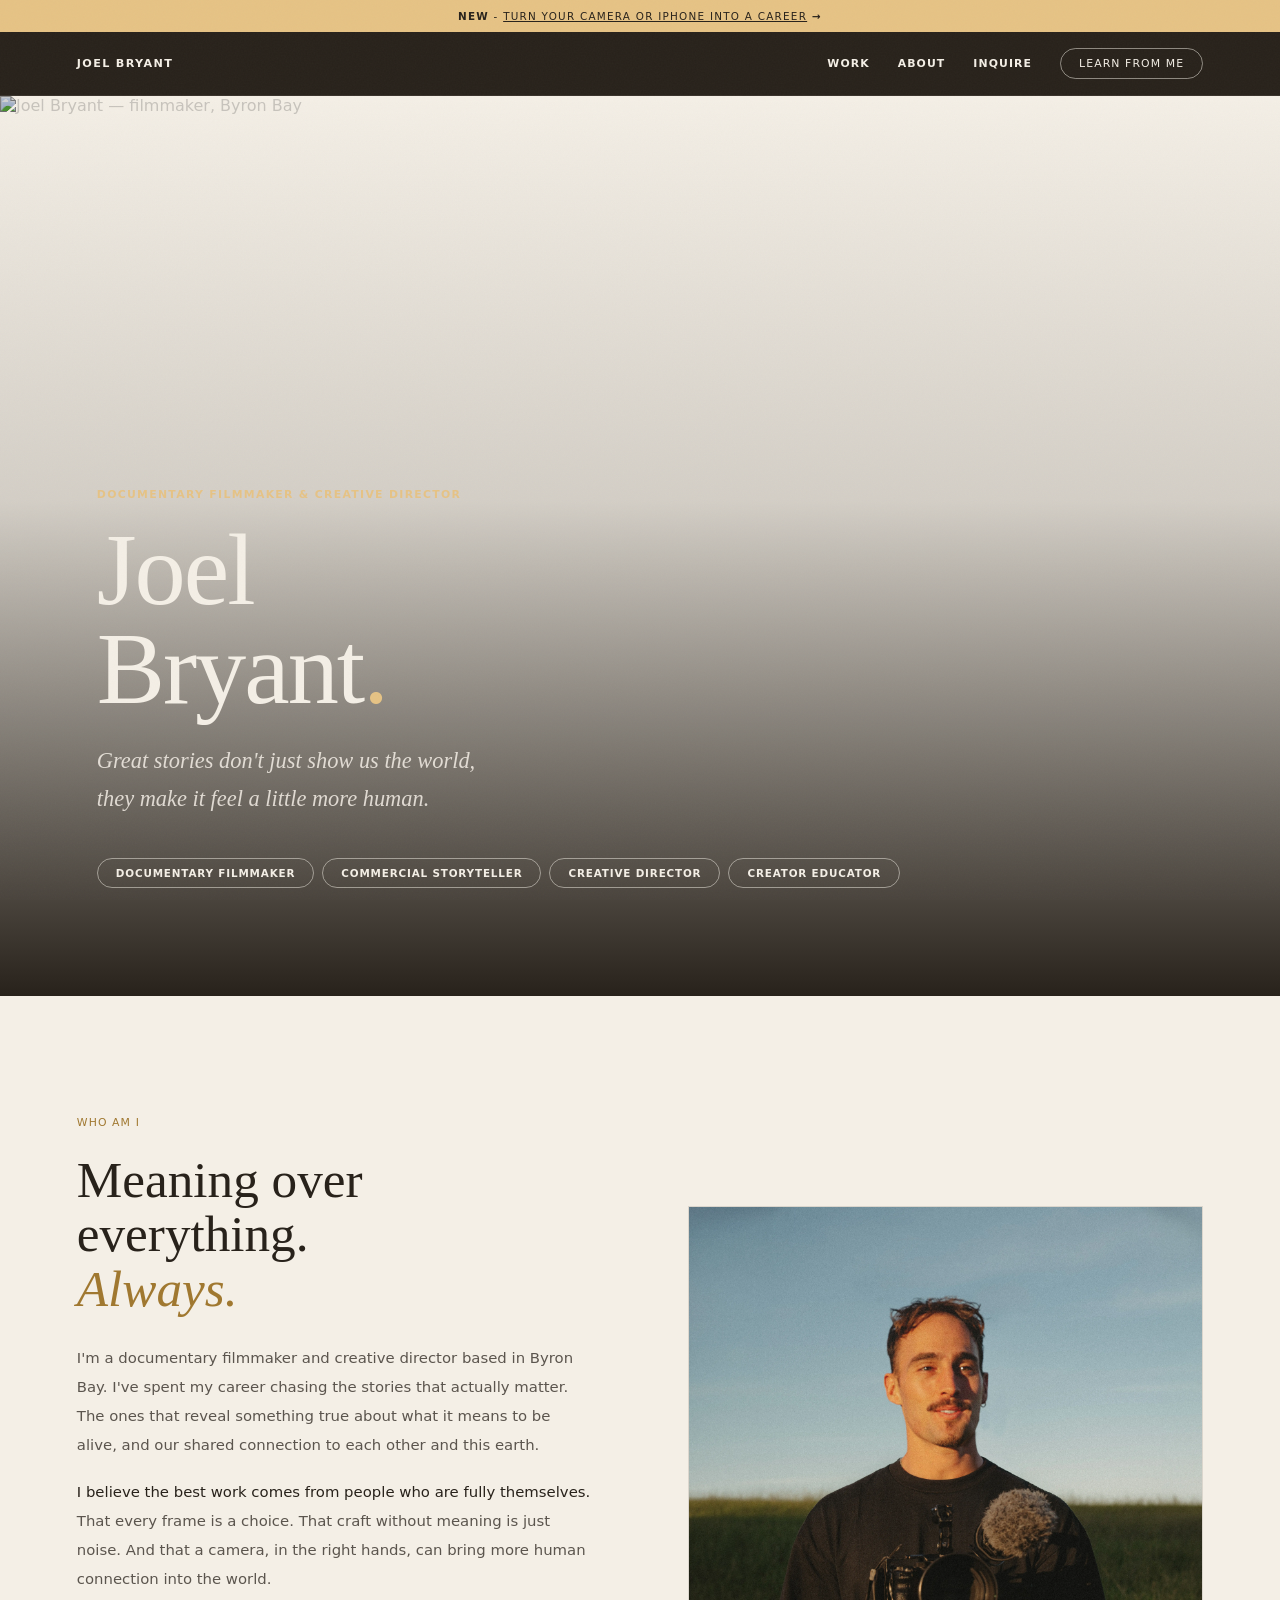
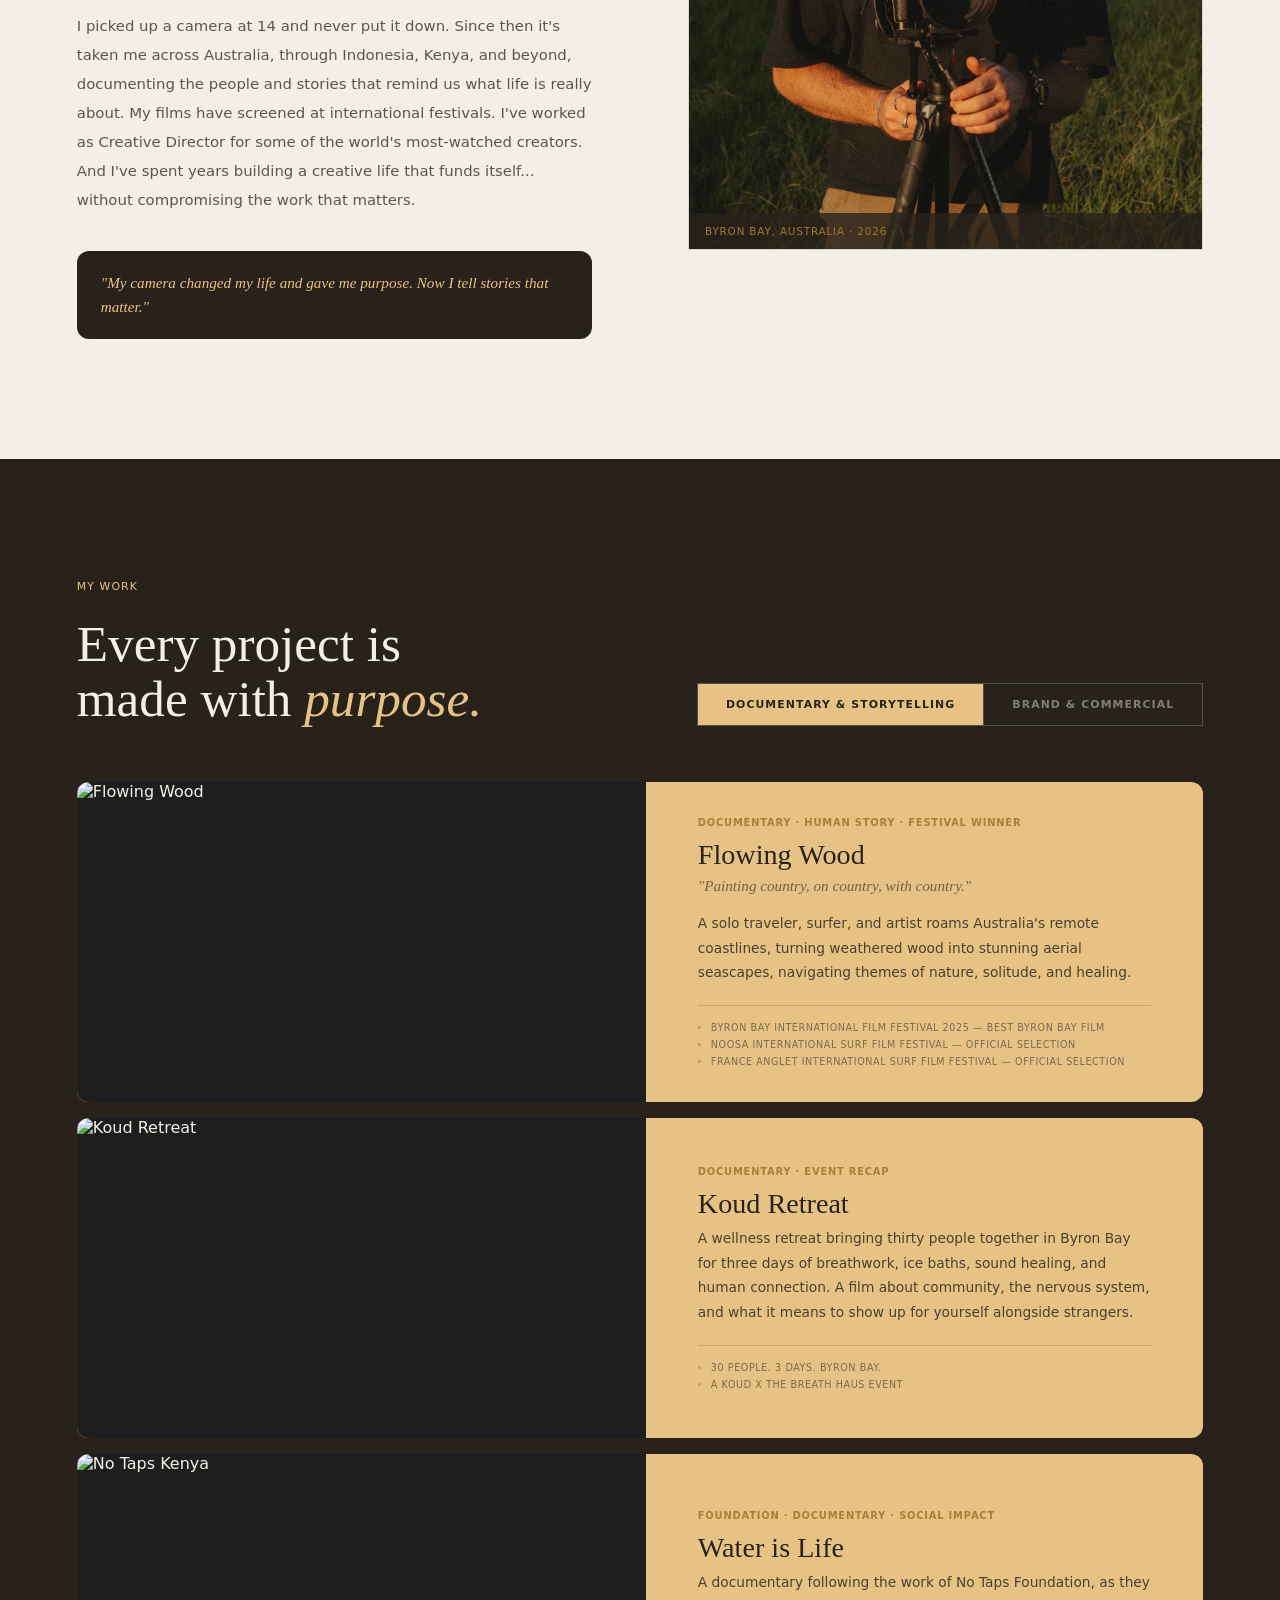
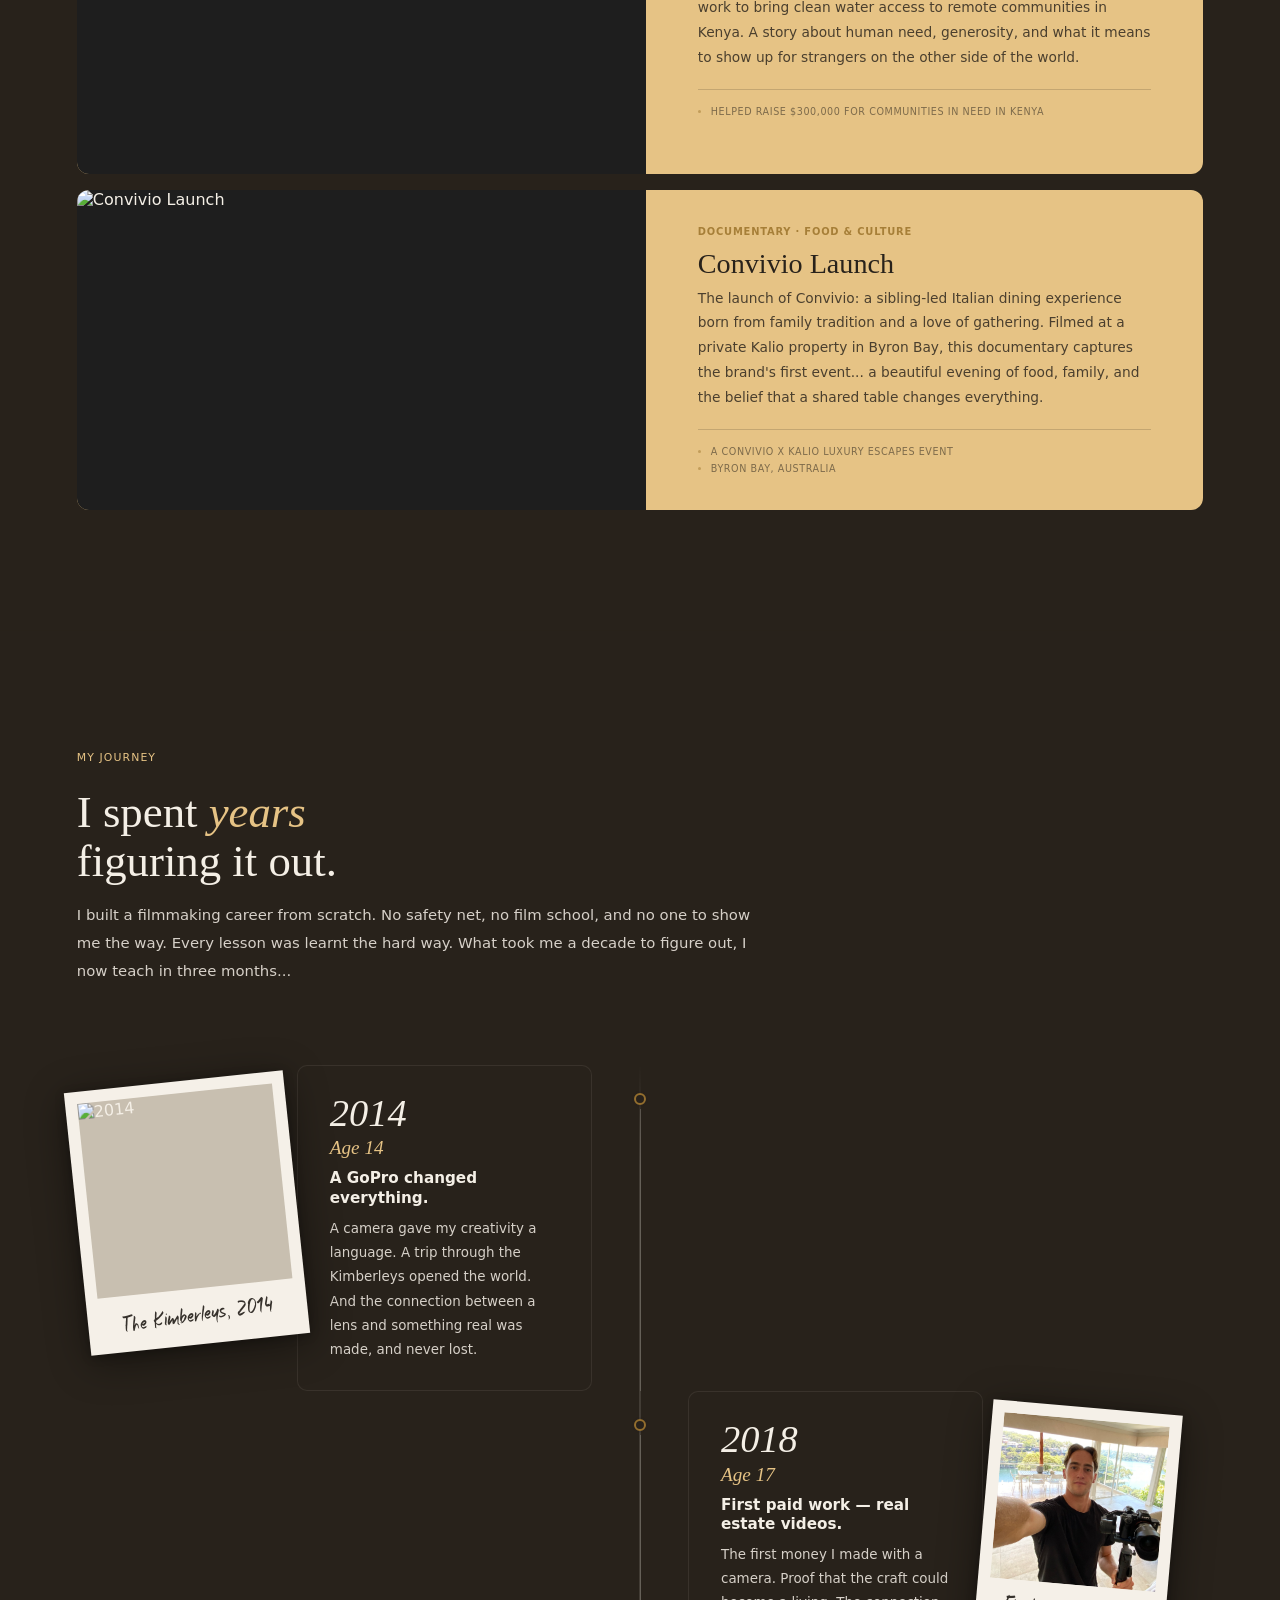
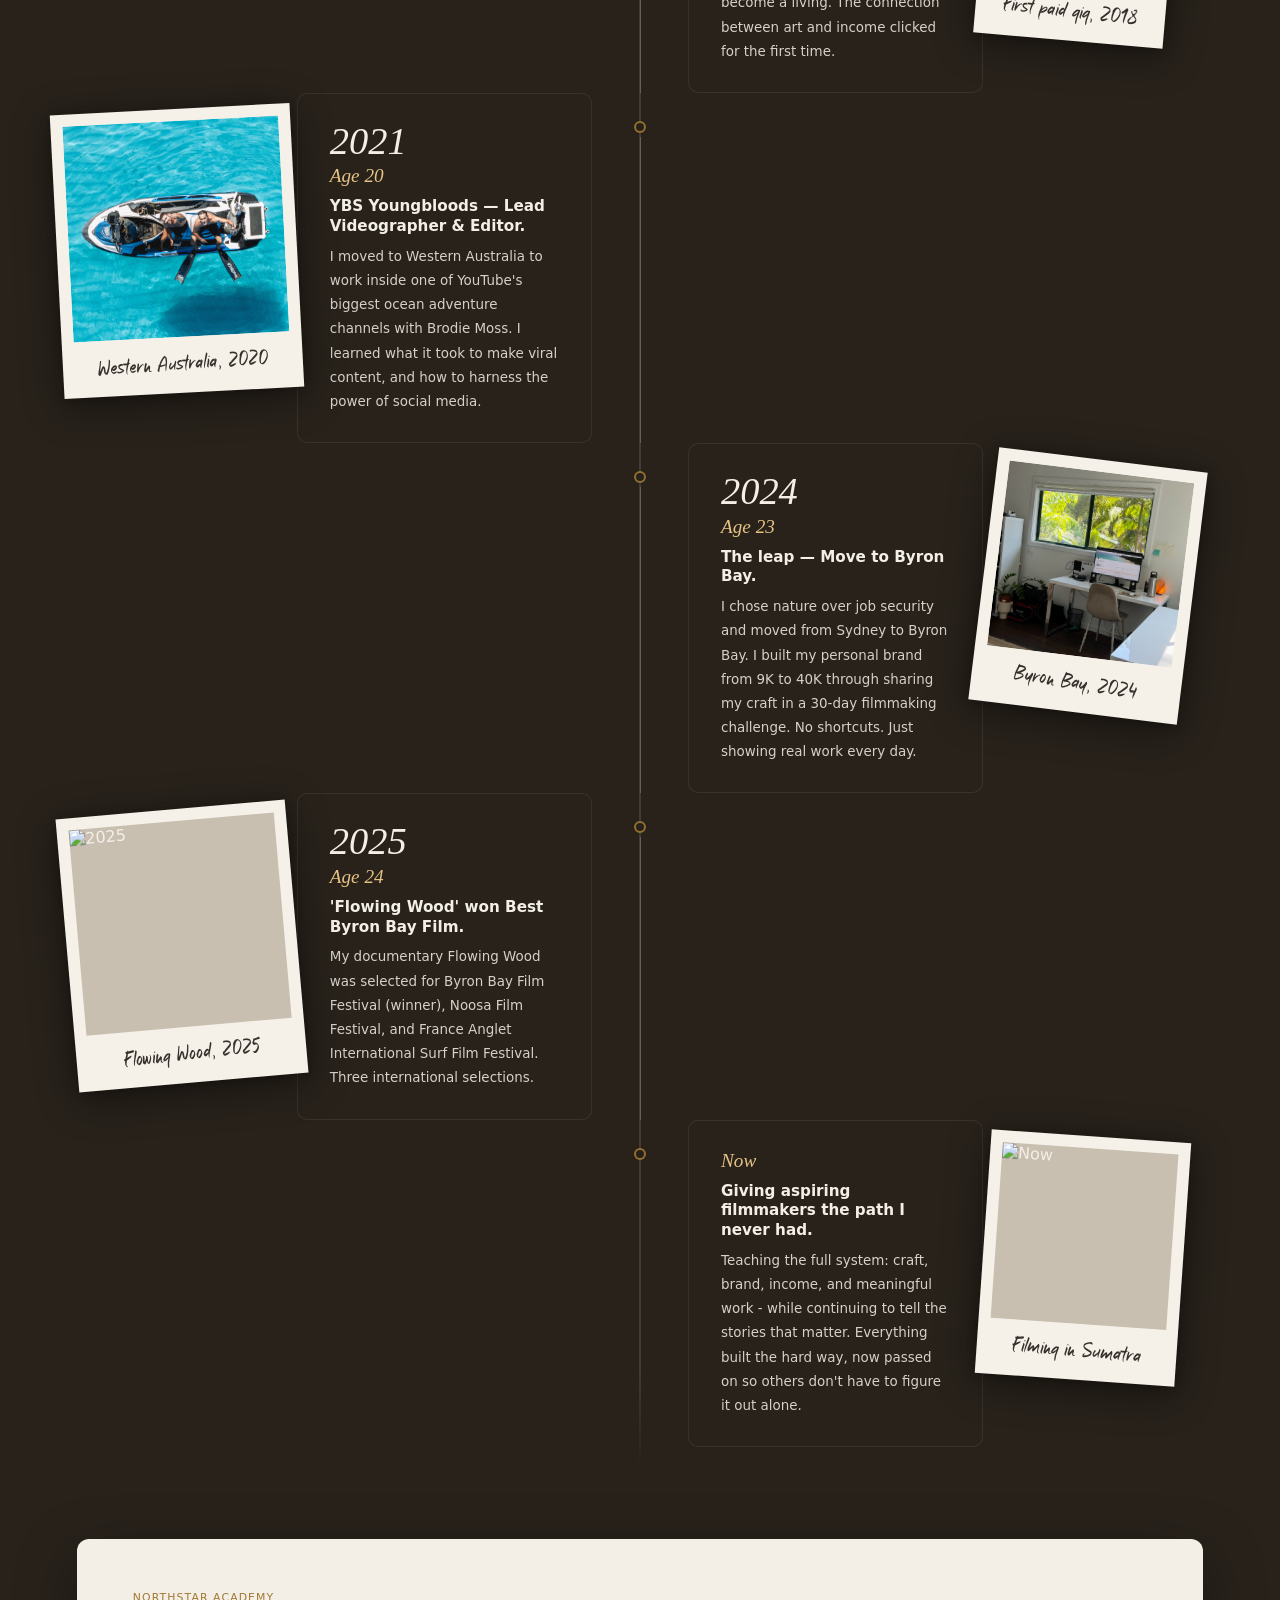
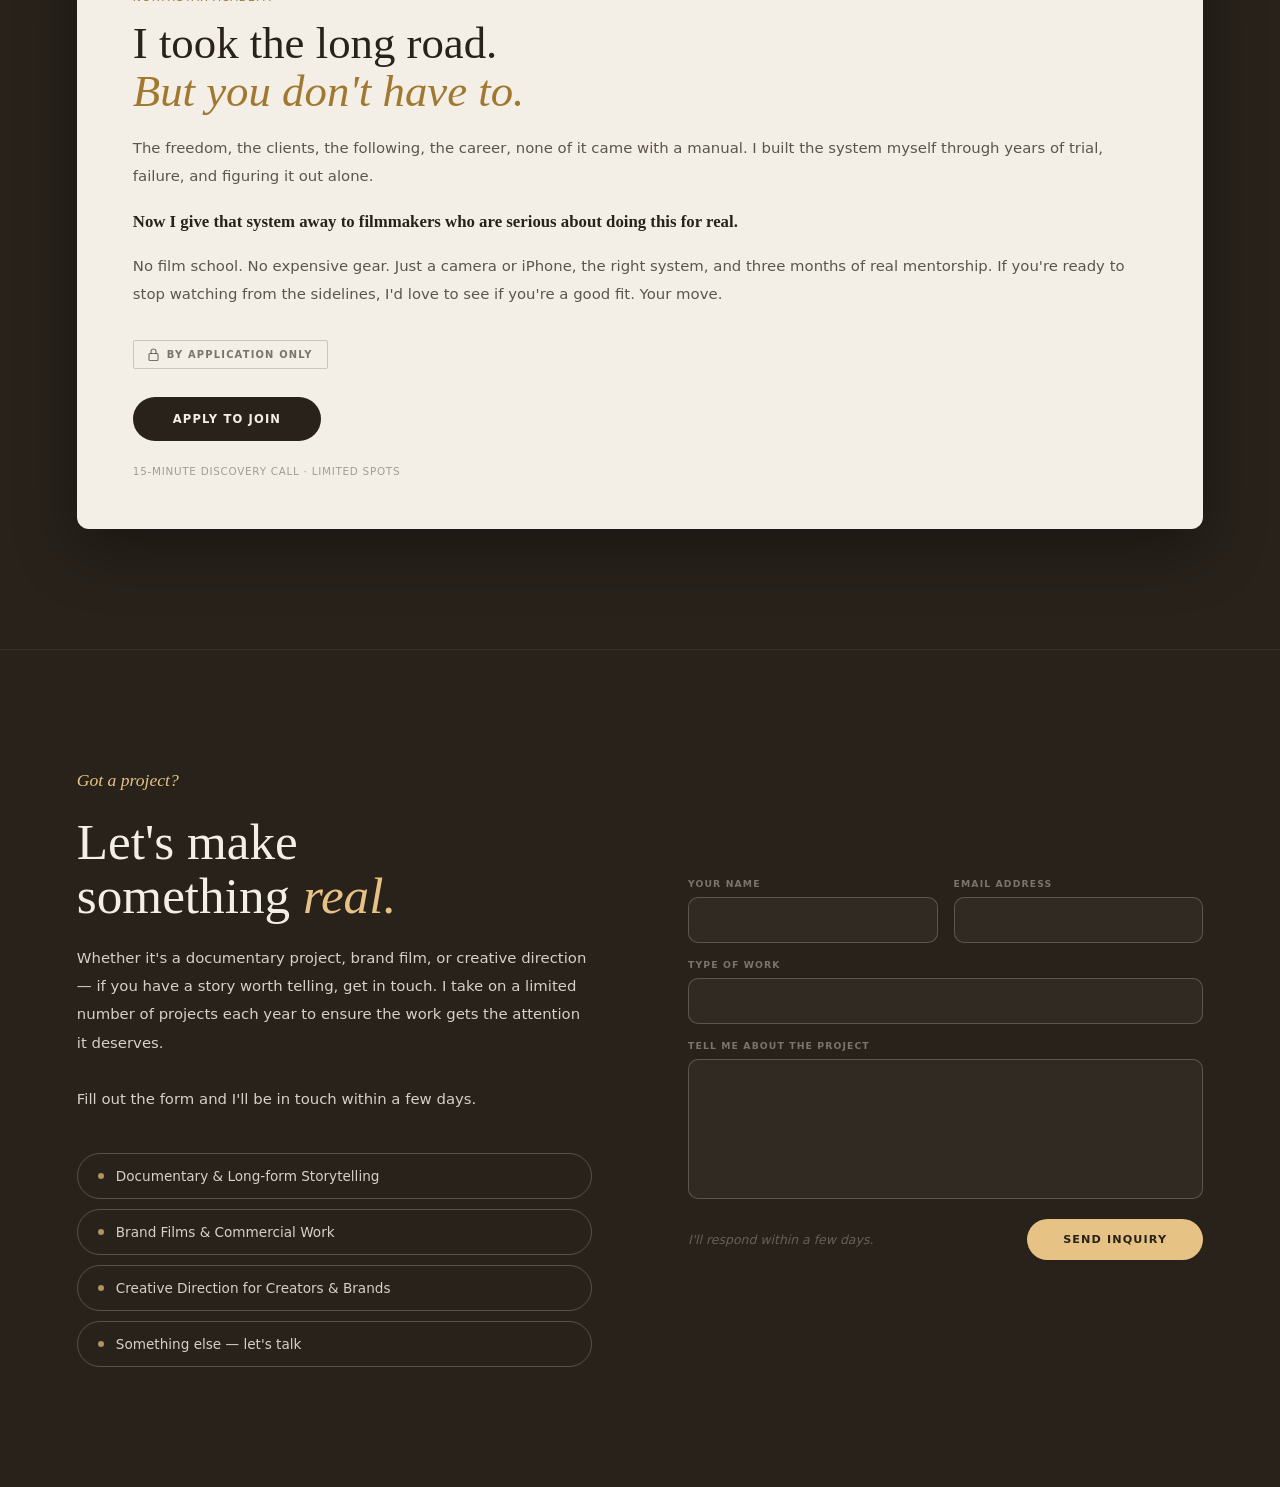
==== index.html @ 5dde791a "Push to Github." ====
<!DOCTYPE html>
<html lang="en">
<head>
<meta charset="UTF-8">
<meta name="viewport" content="width=device-width, initial-scale=1.0">
<title>Joel Bryant — Documentary Filmmaker & Creative Director</title>
<link rel="preload" as="image" href="images/Home-Cover.webp">
<link rel="preload" as="font" type="font/woff2" href="fonts/CanelaText-Regular.woff2" crossorigin>
<link rel="preload" as="font" type="font/woff2" href="fonts/SFProDisplay-Regular.woff2" crossorigin>
<link rel="preload" as="font" type="font/woff2" href="fonts/SFProDisplay-Medium.woff2" crossorigin>
<link rel="icon" type="image/jpeg" href="images/favicon.jpg">
<style>

@font-face { font-family: 'Canela Text'; src: url('fonts/CanelaText-Regular.woff2') format('woff2'); font-weight: 400; font-style: normal; font-display: block; }
@font-face { font-family: 'Canela Text'; src: url('fonts/CanelaText-RegularItalic.woff2') format('woff2'); font-weight: 400; font-style: italic; font-display: block; }
@font-face { font-family: 'Canela Text'; src: url('fonts/CanelaText-Bold.woff2') format('woff2'); font-weight: 700; font-style: normal; font-display: block; }
@font-face { font-family: 'Canela Text'; src: url('fonts/CanelaText-BoldItalic.woff2') format('woff2'); font-weight: 700; font-style: italic; font-display: block; }
@font-face { font-family: 'Canela Text'; src: url('fonts/CanelaText-Light.woff2') format('woff2'); font-weight: 300; font-style: normal; font-display: block; }
@font-face { font-family: 'Canela Text'; src: url('fonts/CanelaText-LightItalic.woff2') format('woff2'); font-weight: 300; font-style: italic; font-display: block; }
@font-face { font-family: 'SF Pro Display'; src: url('fonts/SFProDisplay-Regular.woff2') format('woff2'); font-weight: 400; font-style: normal; font-display: swap; }
@font-face { font-family: 'SF Pro Display'; src: url('fonts/SFProDisplay-RegularItalic.woff2') format('woff2'); font-weight: 400; font-style: italic; font-display: swap; }
@font-face { font-family: 'SF Pro Display'; src: url('fonts/SFProDisplay-Medium.woff2') format('woff2'); font-weight: 500; font-style: normal; font-display: swap; }
@font-face { font-family: 'SF Pro Display'; src: url('fonts/SFProDisplay-Heavy.woff2') format('woff2'); font-weight: 800; font-style: normal; font-display: swap; }
@font-face { font-family: 'MarkerMark'; src: url('fonts/MarkerMark-Regular.woff') format('woff'); font-weight: 400; font-style: normal; font-display: swap; }

:root {
  --bg: #28221b; --bg2: #3d3530; --bg3: #1e1e1e;
  --cream: #f4efe6; --cream2: rgba(244,239,230,0.85); --cream3: rgba(244,239,230,0.65);
  --gold: #e6c385; --golddim: rgba(230,195,133,0.12); --stone: #a99880;
  --border: rgba(244,239,230,0.08); --border2: rgba(244,239,230,0.22);
  --amber: #a07830;
  --serif: 'Canela Text', Georgia, serif;
  --sans: 'SF Pro Display', system-ui, sans-serif;
  --amber: #a07830;
}
*,*::before,*::after{box-sizing:border-box;margin:0;padding:0;}
html{scroll-behavior:smooth;}
body{background:var(--bg);color:var(--cream);font-family:var(--sans);font-weight:300;overflow-x:hidden;-webkit-font-smoothing:antialiased;}
body::after{content:'';position:fixed;inset:0;pointer-events:none;z-index:1000;opacity:0.03;background-image:url("data:image/svg+xml,%3Csvg xmlns='http://www.w3.org/2000/svg' width='300' height='300'%3E%3Cfilter id='n'%3E%3CfeTurbulence type='fractalNoise' baseFrequency='0.65' numOctaves='4' stitchTiles='stitch'/%3E%3C/filter%3E%3Crect width='300' height='300' filter='url(%23n)'/%3E%3C/svg%3E");}

/* ── NAV ── */
/* ── ANNOUNCEMENT BANNER ── */
.announce{background:#e6c385;color:#28221b;text-align:center;padding:10px 6vw;font-family:var(--sans);font-size:0.65rem;font-weight:400;letter-spacing:0.12em;text-transform:uppercase;}
.announce a{color:#28221b;text-decoration:none;}
.announce-arrow{display:inline;}

/* ── STICKY NAV ── */
nav{position:sticky;top:0;left:0;right:0;z-index:100;background:#28221b;padding:0 6vw;display:flex;justify-content:space-between;align-items:center;height:64px;border-bottom:1px solid rgba(244,239,230,0.08);}
.nav-name{font-family:var(--sans);font-size:0.7rem;font-weight:600;letter-spacing:0.12em;text-transform:uppercase;color:var(--cream);text-decoration:none;}
.nav-links{display:flex;gap:28px;align-items:center;}
.nav-link{font-family:var(--sans);font-size:0.68rem;font-weight:600;letter-spacing:0.1em;text-transform:uppercase;color:var(--cream);text-decoration:none;transition:opacity 0.2s;}
.nav-link:hover{opacity:0.6;}
.nav-cta{font-family:var(--sans);font-size:0.68rem;font-weight:500;letter-spacing:0.1em;text-transform:uppercase;color:var(--cream);text-decoration:none;border:1px solid rgba(244,239,230,0.5);padding:8px 18px;transition:all 0.2s;border-radius:999px;}
.nav-cta:hover{background:rgba(244,239,230,0.1);}
.nav-hamburger{display:none;flex-direction:column;gap:5px;background:none;border:none;cursor:pointer;padding:4px;}
.nav-hamburger span{display:block;width:22px;height:1.5px;background:var(--cream);transition:all 0.3s ease;}
.nav-hamburger.open span:nth-child(1){transform:translateY(6.5px) rotate(45deg);}
.nav-hamburger.open span:nth-child(2){opacity:0;}
.nav-hamburger.open span:nth-child(3){transform:translateY(-6.5px) rotate(-45deg);}
.nav-dropdown{display:none;position:absolute;top:64px;left:0;right:0;background:#28221b;border-bottom:1px solid rgba(244,239,230,0.08);z-index:99;flex-direction:column;padding:8px 0;}
.nav-dropdown.open{display:flex;}
.nav-dropdown-link{font-family:var(--sans);font-size:0.72rem;font-weight:600;letter-spacing:0.1em;text-transform:uppercase;color:var(--cream);text-decoration:none;padding:16px 6vw;border-bottom:1px solid rgba(244,239,230,0.05);transition:background 0.2s;}
.nav-dropdown-link:last-child{border-bottom:none;}
.nav-dropdown-link:hover{background:rgba(244,239,230,0.04);}
@media(max-width:768px){
  .nav-hamburger{display:flex;}
  .nav-links .nav-link:not(.nav-cta){display:none;}
  .nav-name{display:none;}
  nav{justify-content:space-between;}
  .nav-hamburger{order:-1;}
  .nav-links{order:1;}
}

/* ── HERO ── */
.hero{min-height:100svh;min-height:100vh;position:relative;display:flex;align-items:flex-end;overflow:visible;padding:20px;background:var(--cream);box-sizing:border-box;}
.hero-bg{position:absolute;inset:0;z-index:0;}
.hero-bg img{width:100%;height:100%;object-fit:cover;object-position:center center;display:block;filter:brightness(0.82);position:absolute;inset:0;}
.hero-bg::after{content:'';position:absolute;inset:0;background:linear-gradient(to top,var(--bg) 0%,rgba(28,22,17,0.15) 55%,transparent 100%);}
.hero-content{position:relative;z-index:2;padding:0 6vw 88px;width:100%;}
.hero-eyebrow{font-family:var(--sans);font-size:0.68rem;font-weight:600;letter-spacing:0.12em;text-transform:uppercase;color:var(--gold);margin-bottom:20px;display:flex;align-items:center;gap:12px;opacity:0;animation:up 0.9s ease 0.2s forwards;}
.hero-h1{font-family:var(--serif);font-weight:400;font-size:clamp(3.8rem,8vw,10rem);line-height:0.96;letter-spacing:-0.02em;color:var(--cream);margin-bottom:24px;opacity:0;animation:up 1s ease 0.35s forwards;}
.hero-desc{font-family:var(--serif);font-style:italic;font-size:clamp(1rem,1.8vw,1.4rem);line-height:1.7;color:var(--cream2);max-width:680px;opacity:0;animation:up 1s ease 0.5s forwards;margin-bottom:40px;}
.hero-tags{display:flex;gap:8px;flex-wrap:wrap;opacity:0;animation:up 1s ease 0.65s forwards;}
.htag{font-family:var(--sans);font-size:0.65rem;font-weight:600;letter-spacing:0.08em;text-transform:uppercase;padding:8px 18px;border:1px solid rgba(244,239,230,0.5);color:var(--cream);border-radius:999px;}
@keyframes up{from{opacity:0;transform:translateY(20px);}to{opacity:1;transform:none;}}

/* ── UTILITY ── */
.sec{padding:120px 6vw;}
.wrap{max-width:1200px;margin:0 auto;}
.tag-label{font-family:var(--sans);font-size:0.68rem;font-weight:500;letter-spacing:0.1em;text-transform:uppercase;color:var(--amber);display:flex;align-items:center;gap:12px;margin-bottom:24px;}
.tag-label::before{content:none;display:none;}
.tag-label-light{font-family:var(--sans);font-size:0.68rem;font-weight:500;letter-spacing:0.1em;text-transform:uppercase;color:var(--gold);display:flex;align-items:center;gap:12px;margin-bottom:24px;}
.tag-label-light::before{content:none;display:none;}
.reveal{opacity:1;transform:none;transition:opacity 0.9s ease,transform 0.9s ease;}
.reveal.in{opacity:1;transform:none;}

/* ── ABOUT ── */
.about{background:var(--cream);border-top:none;}
.about-grid{display:grid;grid-template-columns:1fr 1fr;gap:96px;align-items:center;}
.about-headline{font-family:var(--serif);font-weight:400;font-size:clamp(2.4rem,4vw,5rem);line-height:1.06;margin-bottom:28px;color:#28221b;}
.about-headline em{font-style:italic;color:var(--amber);}
.about-body{font-size:0.93rem;line-height:1.95;color:rgba(40,34,27,0.75);margin-bottom:18px;}
.about-body strong{color:#28221b;font-weight:500;}
.about-img{aspect-ratio:4/5;overflow:hidden;position:relative;border:1px solid rgba(40,34,27,0.12);}
.about-img img{width:100%;height:100%;object-fit:cover;object-position:center top;display:block;transition:transform 0.8s ease;}
.about-img:hover img{transform:scale(1.03);}
.about-img-caption{position:absolute;bottom:0;left:0;right:0;background:rgba(40,34,27,0.8);padding:12px 16px;font-family:var(--sans);font-size:0.65rem;font-weight:400;letter-spacing:0.08em;text-transform:uppercase;color:var(--amber);}

/* ── CREATIVE DIRECTION ── */
.cd{background:var(--bg);border-top:1px solid rgba(40,34,27,0.12);}
.cd-intro{max-width:720px;margin-bottom:64px;}
.cd-headline{font-family:var(--serif);font-weight:400;font-size:clamp(2.2rem,3.5vw,4.2rem);line-height:1.1;margin-bottom:20px;color:var(--cream);}
.cd-headline em{font-style:italic;color:var(--gold);}
.cd-body{font-size:0.93rem;line-height:1.9;color:var(--cream2);}
.cd-grid{display:grid;grid-template-columns:1fr 1fr;gap:1px;background:var(--border);border:1px solid var(--border);}
.cd-card{background:var(--bg);padding:48px 44px;position:relative;overflow:hidden;transition:background 0.3s;}
.cd-card:hover{background:var(--bg2);}
.cd-card::before{content:'';position:absolute;top:0;left:0;right:0;height:1px;background:linear-gradient(to right,var(--gold),transparent);opacity:0;transition:opacity 0.3s;}
.cd-card:hover::before{opacity:1;}
.cc-eyebrow{font-family:var(--sans);font-size:0.62rem;font-weight:500;letter-spacing:0.08em;text-transform:uppercase;color:var(--gold);margin-bottom:14px;}
.cc-name{font-family:var(--serif);font-size:1.8rem;font-weight:400;color:var(--cream);margin-bottom:6px;line-height:1.1;}
.cc-sub{font-family:var(--sans);font-size:0.65rem;font-weight:400;letter-spacing:0.06em;text-transform:uppercase;color:var(--stone);margin-bottom:18px;}
.cc-body{font-size:0.87rem;line-height:1.85;color:var(--cream2);}

/* ── TIMELINE ── */
.timeline{background:var(--bg);border-top:1px solid rgba(40,34,27,0.1);position:relative;}
.timeline::before{content:'';position:absolute;inset:0;background:url('images/Home-Cover.webp') center center/cover no-repeat;opacity:0.2;z-index:0;}
.timeline .wrap{position:relative;z-index:1;}
.tl-intro{max-width:680px;margin-bottom:80px;}
.tl-headline{font-family:var(--serif);font-weight:400;font-size:clamp(2.2rem,3.5vw,4.2rem);line-height:1.1;margin-bottom:16px;color:var(--cream);}
.tl-headline em{font-style:italic;color:var(--gold);}
.tl-body{font-size:0.93rem;line-height:1.85;color:var(--cream2);font-weight:400;}

/* ── SPINE TIMELINE ── */
.tl-spine{position:relative;padding:0 0 20px;}
.tl-spine::before{content:'';position:absolute;left:50%;top:0;bottom:0;width:1px;background:linear-gradient(to bottom,transparent,rgba(244,239,230,0.25) 5%,rgba(244,239,230,0.25) 95%,transparent);transform:translateX(-50%);}
.tl-item{display:grid;grid-template-columns:220px 1fr 48px 1fr 220px;gap:0;position:relative;min-height:120px;}
.tl-item.right{grid-template-columns:220px 1fr 48px 1fr 220px;}
.tl-item:last-child{margin-bottom:0;}
.tl-card{background:var(--bg);border:1px solid rgba(244,239,230,0.08);border-radius:10px;padding:28px 32px;transition:background 0.3s,transform 0.3s;}
.tl-card:hover{background:var(--bg2);transform:translateY(-2px);}
.tl-item.left .tl-card{grid-column:2;grid-row:1;margin-right:24px;}
.tl-item.left .tl-spacer{grid-column:3;grid-row:1;}
.tl-item.left .tl-polaroid-wrap{grid-column:1;grid-row:1;}
.tl-item.right .tl-polaroid-wrap{grid-column:5;grid-row:1;}
.tl-item.right .tl-spacer{grid-column:3;grid-row:1;}
.tl-item.right .tl-card{grid-column:4;grid-row:1;margin-left:24px;}
.tl-spacer{display:flex;flex-direction:column;align-items:center;justify-content:flex-start;padding-top:28px;gap:0;position:relative;z-index:2;}
.tl-node{width:12px;height:12px;border-radius:50%;background:#28221b;border:2px solid var(--amber);flex-shrink:0;position:relative;}
.tl-node::after{content:'';position:absolute;inset:-4px;border-radius:50%;background:rgba(40,34,27,0.1);}
.tl-connector{flex:1;width:1px;background:rgba(244,239,230,0.2);margin-top:4px;}
.tl-year{font-family:var(--serif);font-style:italic;font-size:clamp(2rem,3vw,3rem);font-weight:400;color:var(--cream);line-height:1;margin-bottom:4px;display:block;}
.tl-year-label{font-family:var(--serif);font-style:italic;font-size:clamp(1rem,1.5vw,1.3rem);font-weight:400;color:var(--gold);line-height:1.2;margin-bottom:10px;display:block;}
.tl-title{font-size:0.95rem;font-weight:700;color:var(--cream);margin-bottom:8px;line-height:1.3;}
.tl-desc{font-size:0.84rem;line-height:1.8;color:var(--cream2);}
.tl-polaroid-wrap{display:flex;align-items:flex-start;padding:16px 0;}
.tl-item.left .tl-polaroid-wrap{justify-content:flex-end;}
.tl-item.right .tl-polaroid-wrap{justify-content:flex-start;}
.tl-polaroid{background:#f5f0e8;padding:12px 12px 0;box-shadow:0 8px 40px rgba(0,0,0,0.45),0 2px 10px rgba(0,0,0,0.25);width:var(--size,200px);flex-shrink:0;opacity:1;transform:rotate(var(--rot,3deg));transition:opacity 0.8s ease,transform 0.8s ease;}
.tl-polaroid.will-animate{opacity:0;transform:rotate(var(--rot,3deg)) translateY(20px);}
.tl-polaroid.visible{opacity:1;transform:rotate(var(--rot,3deg));}

.tl-polaroid-img{aspect-ratio:1;overflow:hidden;background:#c8bfb0;width:100%;display:flex;align-items:center;justify-content:center;}
.tl-polaroid-img img{width:100%;height:100%;object-fit:cover;display:block;}
.tl-polaroid-caption{font-family:'MarkerMark',cursive;font-style:normal;font-size:1.4rem;color:rgba(20,15,10,0.85);text-align:center;display:flex;align-items:center;justify-content:center;height:64px;padding:0 10px;margin-top:-8px;}
@media(max-width:960px){
  .tl-spine::before{left:20px;}
  .tl-item,.tl-item.right{grid-template-columns:40px 1fr;}
  .tl-item.left .tl-card,.tl-item.right .tl-card{grid-column:2;grid-row:1;margin:0 0 0 16px;}
  .tl-item.left .tl-spacer,.tl-item.right .tl-spacer{grid-column:1;grid-row:1;}
  .tl-item.left .tl-polaroid-wrap,.tl-item.right .tl-polaroid-wrap{display:none;}
}

/* ── PORTFOLIO ── */
.portfolio{background:var(--bg);border-top:1px solid rgba(40,34,27,0.12);}
.portfolio-intro{max-width:920px;margin-bottom:72px;}
.portfolio-headline{font-family:var(--serif);font-weight:400;font-size:clamp(2.4rem,4vw,5rem);line-height:1.06;margin-bottom:16px;color:var(--cream);}
.portfolio-headline em{font-style:italic;color:var(--gold);}
.portfolio-sub{font-size:0.93rem;line-height:1.85;color:var(--cream2);}
.film-cards{display:flex;flex-direction:column;gap:16px;background:transparent;border:none;}
.film-card{display:grid;grid-template-columns:569px 1fr;height:320px;background:var(--gold);transition:transform 0.3s,box-shadow 0.3s;position:relative;text-decoration:none;color:inherit;border-radius:12px;}
.film-card:hover{transform:translateY(-3px);box-shadow:0 20px 60px rgba(0,0,0,0.3);}
.film-card:hover .fc-image img{transform:scale(1.04);}
.fc-image{width:569px;height:320px;overflow:hidden;position:relative;background:var(--bg3);flex-shrink:0;border-radius:12px 0 0 12px;}
.fc-image img{position:absolute;inset:0;width:100%;height:100%;object-fit:cover;display:block;transition:transform 0.5s ease;}
.fc-body{padding:40px 52px;display:flex;flex-direction:column;justify-content:center;overflow:hidden;}
.fc-type{font-family:var(--sans);font-size:0.62rem;font-weight:700;letter-spacing:0.08em;text-transform:uppercase;color:var(--amber);opacity:0.9;margin-bottom:12px;}
.fc-title{font-family:var(--serif);font-size:clamp(1.6rem,2.2vw,2.4rem);font-weight:400;color:#28221b;margin-bottom:6px;line-height:1.1;}
.fc-tagline{font-family:var(--serif);font-style:italic;font-size:0.95rem;color:#28221b;opacity:0.6;margin-bottom:16px;}
.fc-desc{font-size:0.86rem;line-height:1.8;color:rgba(40,34,27,0.82);margin-bottom:20px;}
.fc-meta{display:flex;flex-direction:column;gap:6px;padding-top:16px;border-top:1px solid rgba(40,34,27,0.18);}
.fc-meta-item{font-family:var(--sans);font-size:0.6rem;font-weight:500;letter-spacing:0.06em;text-transform:uppercase;color:rgba(40,34,27,0.55);display:flex;gap:10px;align-items:center;}
.fc-meta-dot{width:3px;height:3px;background:var(--amber);border-radius:50%;flex-shrink:0;opacity:0.5;}

/* ── FLOWING WOOD FEATURE ── */
.fw{background:var(--cream);border-top:1px solid rgba(40,34,27,0.18);}
.fw-grid{display:grid;grid-template-columns:1fr 1fr;gap:80px;align-items:start;}
.fw-headline{font-family:var(--serif);font-weight:400;font-size:clamp(3rem,5.5vw,6.5rem);line-height:1.0;margin-bottom:16px;color:var(--cream);}
.fw-headline em{font-style:italic;color:var(--gold);}
.fw-tagline{font-family:var(--serif);font-style:italic;font-size:1.15rem;color:var(--amber);margin-bottom:28px;letter-spacing:0.02em;}
.fw-body{font-size:0.93rem;line-height:1.95;color:rgba(40,34,27,0.75);margin-bottom:18px;}
.fw-body strong{color:#28221b;font-weight:500;}
.laurels{margin-top:36px;display:flex;flex-direction:column;border:1px solid rgba(40,34,27,0.15);}
.laurel{display:grid;grid-template-columns:44px 1fr;align-items:center;border-bottom:1px solid rgba(40,34,27,0.1);transition:background 0.2s;}
.laurel:last-child{border-bottom:none;}
.laurel:hover{background:rgba(40,34,27,0.04);}
.laurel-icon{padding:18px 0 18px 18px;display:flex;align-items:center;justify-content:center;}
.laurel-info{padding:18px 20px 18px 0;}
.laurel-name{font-size:0.9rem;font-weight:500;color:#28221b;margin-bottom:3px;}
.laurel-detail{font-family:var(--sans);font-size:0.62rem;font-weight:600;letter-spacing:0.06em;text-transform:uppercase;color:#6b5a47;}
.fw-right{display:flex;flex-direction:column;gap:20px;}
.fw-poster{width:100%;aspect-ratio:2/3;overflow:hidden;border:1px solid rgba(40,34,27,0.12);position:relative;}
.fw-poster img{width:100%;height:100%;object-fit:cover;display:block;transition:transform 0.6s ease;}
.fw-poster:hover img{transform:scale(1.03);}
.yt-wrap{position:relative;width:100%;aspect-ratio:16/9;background:var(--bg3);overflow:hidden;border:1px solid rgba(40,34,27,0.12);}
.yt-wrap iframe{position:absolute;inset:0;width:100%;height:100%;border:none;}
.yt-caption{font-family:var(--sans);font-size:0.65rem;font-weight:400;letter-spacing:0.08em;text-transform:uppercase;color:rgba(40,34,27,0.45);text-align:right;margin-top:10px;}

/* ── LEARN TRANSITION ── */
.learn-transition{background:var(--bg2);border-top:1px solid var(--border);padding:120px 6vw;}
.lt-inner{display:grid;grid-template-columns:1fr 1fr;gap:96px;align-items:center;max-width:1200px;margin:0 auto;}
.lt-headline{font-family:var(--serif);font-weight:400;font-size:clamp(2.4rem,4vw,5rem);line-height:1.06;margin-bottom:24px;color:var(--cream);}
.lt-headline em{font-style:italic;color:var(--gold);}
.lt-body{font-size:0.93rem;line-height:1.95;color:var(--cream2);margin-bottom:36px;}
.lt-body strong{color:var(--cream);font-weight:500;}
.btn-learn{display:inline-block;font-family:var(--sans);font-size:0.72rem;font-weight:500;letter-spacing:0.1em;text-transform:uppercase;color:var(--bg);background:var(--gold);padding:16px 40px;text-decoration:none;transition:background 0.3s;position:relative;overflow:hidden;}
.btn-learn::before{content:'';position:absolute;inset:0;background:var(--cream);transform:translateX(-101%);transition:transform 0.4s ease;}
.btn-learn span{position:relative;z-index:1;}
.btn-learn:hover::before{transform:translateX(0);}
.lt-note{margin-top:14px;font-family:var(--sans);font-size:0.65rem;font-weight:400;letter-spacing:0.07em;text-transform:uppercase;color:rgba(40,34,27,0.4);}
.lt-manifesto{background:var(--bg);border:1px solid var(--border2);padding:52px 48px;position:relative;}
.lm-rule{width:1px;height:48px;background:var(--amber);opacity:0.4;margin-bottom:32px;}
.lm-quote{font-family:var(--serif);font-style:italic;font-weight:400;font-size:1.6rem;line-height:1.4;color:#28221b;margin-bottom:20px;}
.lm-attr{font-family:var(--sans);font-size:0.65rem;font-weight:400;letter-spacing:0.08em;text-transform:uppercase;color:rgba(40,34,27,0.4);}
.lm-ns{display:flex;align-items:center;gap:8px;margin-top:28px;padding-top:20px;border-top:1px solid rgba(40,34,27,0.12);}
.lm-ns-text{font-family:var(--sans);font-size:0.65rem;font-weight:400;letter-spacing:0.08em;text-transform:uppercase;color:rgba(40,34,27,0.45);}
.lm-ns-text em{font-style:normal;color:var(--amber);opacity:0.9;}

/* ── LIGHTBOX ── */
.lightbox{position:fixed;inset:0;z-index:999;background:rgba(0,0,0,0.95);display:flex;align-items:center;justify-content:center;opacity:0;pointer-events:none;transition:opacity 0.3s ease;}
.lightbox.open{opacity:1;pointer-events:all;}
.lightbox-inner{position:relative;width:90vw;max-width:1100px;aspect-ratio:16/9;background:#000;}
.lightbox-inner iframe{position:absolute;inset:0;width:100%;height:100%;border:none;}
.lightbox-close{position:absolute;top:-44px;right:0;font-family:var(--sans);font-size:0.65rem;font-weight:600;letter-spacing:0.12em;text-transform:uppercase;color:rgba(244,239,230,0.5);background:none;border:none;cursor:pointer;padding:8px 0;transition:color 0.2s;}
.lightbox-close:hover{color:var(--cream);}


.tl-cta{display:block;margin-top:72px;background:var(--cream);border-radius:12px;overflow:hidden;box-shadow:0 20px 60px rgba(0,0,0,0.35);}
.tl-cta-heading{font-family:var(--serif);font-weight:400;font-size:clamp(2rem,3.5vw,3.8rem);line-height:1.06;margin-bottom:20px;color:#28221b;}
.tl-cta-heading em{font-style:italic;color:var(--amber);}
@media(max-width:960px){.tl-cta{grid-template-columns:1fr;gap:52px;}}

/* ── POLAROIDS ── */

.tl-lock-badge{display:inline-flex;align-items:center;gap:8px;font-family:var(--sans);font-size:0.62rem;font-weight:600;letter-spacing:0.12em;text-transform:uppercase;color:var(--cream2);border:1px solid rgba(244,239,230,0.2);padding:7px 14px;border-radius:2px;}
.tl-badge-wrap{display:flex;align-items:center;gap:16px;margin-bottom:28px;flex-wrap:wrap;}
.btn-apply{display:inline-block;font-family:var(--sans);font-size:0.72rem;font-weight:600;letter-spacing:0.1em;text-transform:uppercase;color:var(--cream);background:#28221b;padding:15px 40px;text-decoration:none;transition:background 0.3s;border-radius:999px;border:none;cursor:pointer;}
.btn-apply:hover{background:#3d3530;}
.tl-sketch-wrap{position:relative;display:flex;justify-content:center;margin:8px 0 0;pointer-events:none;}

.inquire{background:var(--bg);border-top:1px solid var(--border);}
.inquire-grid{display:grid;grid-template-columns:1fr 1fr;gap:96px;align-items:center;}
.inquire-headline{font-family:var(--serif);font-weight:400;font-size:clamp(2.4rem,4vw,5rem);line-height:1.06;margin-bottom:20px;color:var(--cream);}
.inquire-headline em{font-style:italic;color:var(--gold);}
.inquire-body{font-size:0.93rem;line-height:1.9;color:var(--cream2);margin-bottom:28px;}
.inquire-types{display:flex;flex-direction:column;gap:10px;margin-top:40px;}
.inquire-type{display:flex;align-items:center;gap:12px;padding:14px 20px;border-radius:999px;border:1px solid var(--border2);transition:background 0.2s,border-color 0.2s;}
.inquire-type:hover{background:rgba(244,239,230,0.04);border-color:rgba(230,195,133,0.3);}
.it-dot{width:6px;height:6px;background:var(--gold);border-radius:50%;flex-shrink:0;opacity:0.7;}
.it-label{font-family:var(--sans);font-size:0.85rem;color:var(--cream2);}
.inquire-form{display:flex;flex-direction:column;gap:16px;}
.form-row{display:grid;grid-template-columns:1fr 1fr;gap:16px;}
.form-field{display:flex;flex-direction:column;gap:8px;}
.form-field.full{grid-column:1/-1;}
.form-label{font-family:var(--sans);font-size:0.58rem;font-weight:600;letter-spacing:0.12em;text-transform:uppercase;color:rgba(244,239,230,0.4);}
.form-input,.form-select,.form-textarea{background:rgba(244,239,230,0.04);border:1px solid var(--border2);border-radius:10px;color:var(--cream);font-family:var(--sans);font-size:0.9rem;font-weight:300;padding:14px 18px;outline:none;transition:border-color 0.2s,background 0.2s;width:100%;-webkit-appearance:none;appearance:none;}
.form-input:focus,.form-select:focus,.form-textarea:focus{border-color:rgba(230,195,133,0.5);background:rgba(244,239,230,0.06);}
.form-textarea{min-height:140px;resize:none;line-height:1.7;}
.form-select{cursor:pointer;}
.form-select option{background:var(--bg2);color:var(--cream);}
.form-submit-row{display:flex;justify-content:space-between;align-items:center;gap:20px;padding-top:4px;}
.form-note{font-family:var(--sans);font-size:0.78rem;color:rgba(244,239,230,0.3);font-style:italic;}
.btn-inquire{font-family:var(--sans);font-size:0.7rem;font-weight:600;letter-spacing:0.1em;text-transform:uppercase;color:var(--bg);background:var(--gold);border:none;padding:14px 36px;cursor:pointer;transition:background 0.3s;flex-shrink:0;border-radius:999px;}
.btn-inquire:hover{background:var(--cream);}
@media(max-width:960px){.inquire-grid{grid-template-columns:1fr;gap:52px;}.form-row{grid-template-columns:1fr;}}


footer{padding:36px 6vw;border-top:1px solid var(--border);display:flex;justify-content:space-between;align-items:center;}

/* ── MOBILE OPTIMISATION ── */
@media(max-width:768px){
  .sec{padding:64px 5vw;}
  .learn-transition{padding:64px 5vw;}
  .announce{font-size:0.58rem;padding:10px 4vw;}
  nav{padding:0 5vw;}
  .hero-content{padding:0 5vw 64px;}
  .hero-h1{font-size:clamp(3rem,14vw,5rem);}
  .hero-desc{font-size:0.95rem;}
  .hero-tags{gap:6px;}
  .htag{font-size:0.6rem;padding:6px 12px;}
  .about-grid{grid-template-columns:1fr;gap:0;}
  .about-left{display:contents;}
  .about-intro{order:1;padding-bottom:0;}
  .about-intro .about-headline{margin-bottom:0;}
  .about-img{order:2;margin:0;}
  .about-body-wrap{order:3;}
  .about-quote-text{font-size:1.2rem!important;}
  .wt-header{flex-direction:column;align-items:flex-start;gap:24px;margin-bottom:36px;}
  .wt-heading-block{width:100%;}
  .wt-headline{font-size:clamp(1.8rem,7vw,2.4rem);}
  .wt-tabs{width:100%;}
  .wt-tab{flex:1;font-size:0.6rem;padding:12px 6px;text-align:center;}
  .film-cards{gap:20px;}
  .film-card{grid-template-columns:1fr;height:auto;border-radius:10px;}
  .fc-image{width:100%;height:220px;border-radius:0;position:relative;}
  .fc-image img{position:absolute;inset:0;width:100%;height:100%;}
  .fc-body{padding:24px 20px;}
  .fc-title{font-size:1.4rem;}
  .brand-grid{gap:20px;}
  .fw-grid{grid-template-columns:1fr;gap:40px;}
  .work-doors{grid-template-columns:1fr;}
  .work-door{min-height:200px;padding:32px 28px;}
  .inquire-grid{grid-template-columns:1fr;gap:40px;}
  .form-row{grid-template-columns:1fr;}
  .form-field{border-right:none;}
  .form-submit-row{flex-direction:column;align-items:flex-start;}
  .btn-inquire{width:100%;text-align:center;}
  .tl-cta{border-radius:8px;}
  .tl-cta-right{padding:36px 28px!important;}
  .tl-cta-heading{font-size:1.8rem;}
  .tl-spine::before{display:block!important;left:18px;transform:none;}
  .tl-connector{display:none;}
  .tl-item,.tl-item.right{grid-template-columns:36px 1fr!important;grid-template-rows:auto;position:relative;overflow:visible;}
  .tl-item.left .tl-card,.tl-item.right .tl-card{grid-column:2!important;grid-row:1;margin:0 0 0 14px!important;padding:16px 14px;position:relative;z-index:3;}
  .tl-item.left .tl-spacer,.tl-item.right .tl-spacer{grid-column:1!important;grid-row:1;}
  .tl-item.left .tl-polaroid-wrap,.tl-item.right .tl-polaroid-wrap{display:flex!important;position:absolute;left:50px;top:-44px;z-index:5;padding:0;margin:0;grid-column:unset;grid-row:unset;}
  .tl-item:last-child .tl-polaroid-wrap{top:-66px;}
  .tl-polaroid{width:110px!important;position:relative;z-index:5;}
  .tl-polaroid-caption{font-size:0.65rem!important;height:48px!important;line-height:1.2;margin-top:0!important;}
  .tl-item .tl-year{padding-left:118px;}
  .tl-item .tl-year-label{padding-left:118px;}
  .tl-item .tl-title{padding-left:118px;}
  .tl-item .tl-desc{padding-left:0;margin-left:0;width:100%;}
  .tl-item{margin-bottom:32px;margin-top:52px;}
  .tl-item:last-child{margin-top:74px;}
  .tl-item:first-child{margin-top:0;}
  .tl-card{padding:20px 18px;}
  .tl-year{font-size:2rem;}
  .tl-year-label{font-size:0.9rem;}
  .tl-intro{margin-bottom:80px;}
  .tl-node{width:10px;height:10px;}
  .tl-cta{margin-top:40px;}
  footer{flex-direction:column;gap:16px;text-align:center;}
  .footer-links{flex-wrap:wrap;justify-content:center;}
}
@media(max-width:480px){
  .sec{padding:48px 4vw;}
  .hero-h1{font-size:clamp(2.6rem,16vw,4rem);}
  .wt-tab{font-size:0.55rem;letter-spacing:0.06em;}
  .fc-body{padding:20px 16px;}
  .brand-grid{grid-template-columns:1fr;}
  .tl-card{padding:20px 18px;}
  .tl-year{font-size:1.8rem;}
  .tl-year-label{font-size:0.9rem;}
  .tl-intro{margin-bottom:40px;}
}
.footer-l{font-family:var(--sans);font-size:0.65rem;font-weight:400;letter-spacing:0.08em;text-transform:uppercase;color:var(--cream3);}
.footer-links{display:flex;gap:24px;}
.footer-link{font-family:var(--sans);font-size:0.65rem;font-weight:400;letter-spacing:0.08em;text-transform:uppercase;color:var(--cream3);text-decoration:none;transition:color 0.2s;}
.footer-link:hover{color:var(--gold);}

@media(max-width:960px){
  .about-grid,.fw-grid,.lt-inner{grid-template-columns:1fr;gap:52px;}
  .cd-grid{grid-template-columns:1fr;}
  .film-card{grid-template-columns:1fr;height:auto;}
  .fc-image{width:100%;height:auto;aspect-ratio:16/9;border-radius:0;}
  .fc-image img{position:absolute;inset:0;}
  .tl-item{grid-template-columns:80px 1fr;}
  nav .nav-links .nav-link:not(.nav-cta){display:none;}
}

/* ── VISIBILITY GUARANTEE ── */
section, .sec, .cred-strip, .learn-transition, footer,
.about-grid, .fw-grid, .portfolio-intro, .film-cards,
.film-card, .cd-intro, .cd-grid, .tl-intro, .tl-items,
.lt-inner, .hero-content, .cred-row, .cred-item {
  opacity: 1 !important;
  transform: none !important;
  visibility: visible !important;
}
.reveal {
  opacity: 1 !important;
  transform: none !important;
  visibility: visible !important;
}


/* ── WORK TABS ── */
.work-tabs{background:var(--bg);border-top:1px solid rgba(40,34,27,0.12);}
.tab-radio{display:none;}
.wt-header{display:flex;justify-content:space-between;align-items:flex-end;margin-bottom:56px;gap:40px;flex-wrap:wrap;}
.wt-heading-block{flex:1;min-width:280px;}
.wt-headline{font-family:var(--serif);font-weight:400;font-size:clamp(2.4rem,4vw,5rem);line-height:1.06;color:var(--cream);}
.wt-headline em{font-style:italic;color:var(--gold);}
.wt-tabs{display:flex;gap:0;border:1px solid var(--border2);align-self:flex-end;flex-shrink:0;}
.wt-tab{font-family:var(--sans);font-size:0.68rem;font-weight:600;letter-spacing:0.1em;text-transform:uppercase;padding:14px 28px;background:transparent;color:rgba(244,239,230,0.45);cursor:pointer;transition:all 0.2s;}
.wt-tab+.wt-tab{border-left:1px solid var(--border2);}
.wt-tab:hover{color:var(--cream);background:rgba(244,239,230,0.04);}
.wt-panel{display:none;}
#tab-doc:checked ~ .wt-header label[for="tab-doc"],
#tab-brand:checked ~ .wt-header label[for="tab-brand"]{background:var(--gold);color:var(--bg);}
#tab-doc:checked ~ #wt-documentary{display:block;}
#tab-brand:checked ~ #wt-brand{display:block;}

/* ── TWO-DOOR WORK ENTRY ── */
.work-entry{background:var(--bg);border-top:1px solid var(--border);padding:120px 6vw;}
.work-entry-intro{max-width:680px;margin-bottom:64px;}
.work-entry-headline{font-family:var(--serif);font-weight:400;font-size:clamp(2.4rem,4vw,5rem);line-height:1.06;margin-bottom:16px;color:var(--cream);}
.work-entry-headline em{font-style:italic;color:var(--gold);}
.work-entry-sub{font-size:0.93rem;line-height:1.85;color:var(--cream2);}
.work-doors{display:grid;grid-template-columns:1fr 1fr;gap:1px;background:var(--border);border:1px solid var(--border);}
.work-door{background:var(--bg);padding:56px 52px;display:flex;flex-direction:column;justify-content:space-between;min-height:320px;position:relative;overflow:hidden;text-decoration:none;cursor:pointer;transition:background 0.3s;}
.work-door:hover{background:var(--bg2);}
.work-door::before{content:'';position:absolute;top:0;left:0;right:0;height:2px;background:linear-gradient(to right,var(--gold),transparent);opacity:0;transition:opacity 0.3s;}
.work-door:hover::before{opacity:1;}
.work-door-primary::after{content:'Primary focus';position:absolute;top:28px;right:28px;font-family:var(--sans);font-size:0.58rem;font-weight:600;letter-spacing:0.1em;text-transform:uppercase;color:var(--gold);border:1px solid rgba(230,195,133,0.25);padding:4px 10px;}
.door-eyebrow{font-family:var(--sans);font-size:0.62rem;font-weight:600;letter-spacing:0.1em;text-transform:uppercase;color:var(--amber);margin-bottom:20px;}
.door-title{font-family:var(--serif);font-weight:400;font-size:clamp(1.8rem,2.8vw,3.2rem);line-height:1.05;color:var(--cream);margin-bottom:16px;}
.door-title em{font-style:italic;color:var(--gold);}
.door-desc{font-size:0.87rem;line-height:1.8;color:var(--cream2);max-width:360px;}
.door-footer{display:flex;align-items:center;justify-content:space-between;padding-top:32px;border-top:1px solid var(--border);margin-top:32px;}
.door-items{display:flex;flex-direction:column;gap:5px;}
.door-item{font-family:var(--sans);font-size:0.62rem;font-weight:500;letter-spacing:0.06em;text-transform:uppercase;color:var(--stone);display:flex;align-items:center;gap:8px;}
.door-item::before{content:'';width:3px;height:3px;background:var(--gold);border-radius:50%;opacity:0.5;flex-shrink:0;}
.door-arrow{font-family:var(--serif);font-style:italic;font-size:1.4rem;color:var(--gold);opacity:0.5;transition:opacity 0.3s,transform 0.3s;}
.work-door:hover .door-arrow{opacity:1;transform:translateY(4px);}
@media(max-width:960px){.work-doors{grid-template-columns:1fr;}}


.brand-work{border-top:1px solid rgba(40,34,27,0.12);}
.brand-intro{max-width:680px;margin-bottom:64px;}
.brand-grid{display:grid;grid-template-columns:repeat(3,1fr);gap:16px;background:transparent;border:none;}
.brand-card{background:var(--gold);transition:transform 0.3s,box-shadow 0.3s;display:flex;flex-direction:column;border-radius:12px;overflow:hidden;text-decoration:none;color:inherit;}
.brand-card:hover{transform:translateY(-3px);box-shadow:0 20px 60px rgba(0,0,0,0.3);}
.brand-card-img{position:relative;aspect-ratio:16/10;overflow:hidden;background:var(--bg2);border-radius:12px 12px 0 0;flex-shrink:0;}
.brand-card-img img{width:100%;height:100%;object-fit:cover;display:block;transition:transform 0.5s ease;}
.brand-card:hover .brand-card-img img{transform:scale(1.04);}
.brand-placeholder{width:100%;height:100%;display:flex;align-items:center;justify-content:center;color:var(--cream);}
.brand-card-overlay{position:absolute;inset:0;background:linear-gradient(to top,rgba(28,22,17,0.5) 0%,transparent 60%);}
.brand-card-type{position:absolute;bottom:12px;left:14px;font-family:var(--sans);font-size:0.55rem;font-weight:600;letter-spacing:0.1em;text-transform:uppercase;color:var(--cream);z-index:2;}
.brand-card-body{padding:20px 22px 24px;}
.brand-card-title{font-family:var(--serif);font-size:1.15rem;font-weight:400;color:#28221b;margin-bottom:6px;line-height:1.25;}
.brand-card-desc{font-size:0.78rem;line-height:1.6;color:rgba(40,34,27,0.6);margin-top:4px;}
@media(max-width:960px){.brand-grid{grid-template-columns:1fr 1fr;gap:12px;}}
@media(max-width:600px){.brand-grid{grid-template-columns:1fr;}}


/* ── CREATIVE DIRECTION CLIENTS ── */
.cd-clients{display:grid;grid-template-columns:1fr 1fr;gap:1px;background:var(--border);border:1px solid var(--border);margin-bottom:80px;}
.cd-client-card{background:var(--bg2);padding:48px 44px;position:relative;overflow:hidden;transition:background 0.3s;}
.cd-client-card:hover{background:var(--bg3);}
.cd-client-card::before{content:'';position:absolute;top:0;left:0;right:0;height:2px;background:linear-gradient(to right,var(--gold),transparent);opacity:0;transition:opacity 0.3s;}
.cd-client-card:hover::before{opacity:1;}
.cd-client-top{display:flex;justify-content:space-between;align-items:flex-start;margin-bottom:24px;gap:20px;}
.cd-client-eyebrow{font-family:var(--sans);font-size:0.58rem;font-weight:600;letter-spacing:0.1em;text-transform:uppercase;color:#a07830;margin-bottom:8px;}
.cd-client-name{font-family:var(--serif);font-size:1.9rem;font-weight:400;color:var(--cream);line-height:1.1;margin-bottom:4px;}
.cd-client-channel{font-family:var(--sans);font-size:0.7rem;font-weight:500;letter-spacing:0.08em;text-transform:uppercase;color:rgba(244,239,230,0.4);}
.cd-client-stat{text-align:right;flex-shrink:0;}
.cd-stat-num{font-family:var(--serif);font-style:italic;font-size:2rem;font-weight:400;color:var(--gold);line-height:1;margin-bottom:4px;white-space:nowrap;}
.cd-stat-label{font-family:var(--sans);font-size:0.52rem;font-weight:500;letter-spacing:0.08em;text-transform:uppercase;color:rgba(244,239,230,0.35);max-width:120px;text-align:right;line-height:1.4;}
.cd-client-body{font-size:0.87rem;line-height:1.85;color:rgba(244,239,230,0.7);margin-bottom:24px;}
.cd-client-tags{display:flex;flex-wrap:wrap;gap:6px;margin-bottom:24px;}
.cd-tag{font-family:var(--sans);font-size:0.55rem;font-weight:600;letter-spacing:0.08em;text-transform:uppercase;padding:5px 10px;border:1px solid rgba(244,239,230,0.12);color:rgba(244,239,230,0.4);border-radius:2px;}
.cd-client-link{font-family:var(--sans);font-size:0.65rem;font-weight:600;letter-spacing:0.08em;text-transform:uppercase;color:var(--gold);text-decoration:none;border-bottom:1px solid rgba(230,195,133,0.3);padding-bottom:2px;transition:border-color 0.2s;display:inline-flex;align-items:center;gap:6px;}
.cd-client-link:hover{border-color:var(--gold);}
.cd-link-note{display:none;}

/* What I bring grid */
.cd-what{border-top:1px solid var(--border);padding-top:52px;}
.cd-what-label{font-family:var(--sans);font-size:0.62rem;font-weight:600;letter-spacing:0.1em;text-transform:uppercase;color:rgba(244,239,230,0.3);margin-bottom:32px;}
.cd-what-grid{display:grid;grid-template-columns:1fr 1fr;gap:0;border:1px solid var(--border);}
.cd-what-item{display:flex;gap:20px;align-items:flex-start;padding:28px 32px;border-bottom:1px solid var(--border);border-right:1px solid var(--border);}
.cd-what-item:nth-child(2n){border-right:none;}
.cd-what-item:nth-child(3),.cd-what-item:nth-child(4){border-bottom:none;}
.cd-what-dot{width:4px;height:4px;background:var(--gold);border-radius:50%;flex-shrink:0;margin-top:6px;opacity:0.6;}
.cd-what-title{font-family:var(--sans);font-size:0.82rem;font-weight:600;color:var(--cream);margin-bottom:6px;}
.cd-what-desc{font-size:0.82rem;line-height:1.75;color:rgba(244,239,230,0.6);}

@media(max-width:960px){
  .cd-clients{grid-template-columns:1fr;}
  .cd-what-grid{grid-template-columns:1fr;}
  .cd-what-item{border-right:none;}
  .cd-what-item:nth-child(3){border-bottom:1px solid var(--border);}
}

</style>
</head>
<body>

<!-- ── NAV ── -->
<!-- Announcement banner -->
<div class="announce">
  <a href="apply.html"><strong>New</strong> - <span style="text-decoration:underline;">Turn your camera or iPhone into a career</span><span class="announce-arrow"><strong> →</strong></span></a>
</div>

<!-- Sticky nav -->
<nav id="nav" style="position:sticky;">
  <a href="#" class="nav-name">Joel Bryant</a>
  <div class="nav-links">
    <a href="#work" class="nav-link">Work</a>
    <a href="#about" class="nav-link">About</a>
    <a href="#inquire" class="nav-link">Inquire</a>
    <a href="apply.html" class="nav-link nav-cta">Learn from me</a>
  </div>
  <button class="nav-hamburger" id="hamburger" aria-label="Menu">
    <span></span><span></span><span></span>
  </button>
  <div class="nav-dropdown" id="nav-dropdown">
    <a href="index.html" class="nav-dropdown-link">Home</a>
    <a href="#work" class="nav-dropdown-link">Work</a>
    <a href="#about" class="nav-dropdown-link">About</a>
    <a href="#inquire" class="nav-dropdown-link">Inquire</a>
    <a href="apply.html" class="nav-dropdown-link" style="color:var(--gold);">Learn from me</a>
  </div>
</nav>

<!-- ── HERO ── -->
<section class="hero">
  <div class="hero-bg">
    <img src="images/Home-Cover.webp" alt="Joel Bryant — filmmaker, Byron Bay">
  </div>
  <div class="hero-content">
    <p class="hero-eyebrow">Documentary Filmmaker & Creative Director</p>
    <h1 class="hero-h1">Joel<br>Bryant<span style="color:var(--gold)">.</span></h1>
    <p class="hero-desc">Great stories don't just show us the world,<br>they make it feel a little more human.</p>
    <div class="hero-tags">
      <span class="htag">Documentary Filmmaker</span>
      <span class="htag">Commercial Storyteller</span>
      <span class="htag">Creative Director</span>
      <span class="htag">Creator Educator</span>
    </div>
  </div>
</section>

<!-- ── ABOUT / WHO AM I ── -->
<section class="sec about" id="about">
  <div class="wrap about-grid">
    <div class="about-left">
      <div class="about-intro">
        <p class="tag-label reveal">Who Am I</p>
        <h2 class="about-headline reveal">
          Meaning over<br>everything.<br><em>Always.</em>
        </h2>
      </div>
      <div class="about-body-wrap">
        <p class="about-body reveal">
          I'm a documentary filmmaker and creative director based in Byron Bay. I've spent my career chasing the stories that actually matter. The ones that reveal something true about what it means to be alive, and our shared connection to each other and this earth.
        </p>
        <p class="about-body reveal">
          <strong>I believe the best work comes from people who are fully themselves.</strong> That every frame is a choice. That craft without meaning is just noise. And that a camera, in the right hands, can bring more human connection into the world.
        </p>
        <p class="about-body reveal">
          I picked up a camera at 14 and never put it down. Since then it's taken me across Australia, through Indonesia, Kenya, and beyond, documenting the people and stories that remind us what life is really about. My films have screened at international festivals. I've worked as Creative Director for some of the world's most-watched creators. And I've spent years building a creative life that funds itself... without compromising the work that matters.
        </p>
        <div class="reveal" style="margin-top:36px;background:#28221b;border-radius:12px;padding:20px 24px;">
          <p class="about-quote-text" style="font-family:var(--serif);font-style:italic;font-size:0.95rem;line-height:1.6;color:var(--gold);margin-bottom:0;">"My camera changed my life and gave me purpose. Now I tell stories that matter."</p>
        </div>
      </div>
    </div>
    <div class="about-img reveal">
      <img src="images/joel-dp.webp" alt="Joel Bryant">
      <div class="about-img-caption">Byron Bay, Australia · 2026</div>
    </div>
  </div>
</section>

<!-- ── WORK (TABBED) ── -->
<section class="sec work-tabs" id="work">
  <div class="wrap">

    <input type="radio" id="tab-doc" name="work-tabs" class="tab-radio" checked>
    <input type="radio" id="tab-brand" name="work-tabs" class="tab-radio">

    <div class="wt-header">
      <div class="wt-heading-block">
        <p class="tag-label-light reveal">My work</p>
        <h2 class="wt-headline reveal">Every project is<br>made with <em>purpose.</em></h2>
      </div>
      <div class="wt-tabs">
        <label class="wt-tab" for="tab-doc">Documentary & Storytelling</label>
        <label class="wt-tab" for="tab-brand">Brand & Commercial</label>
      </div>
    </div>

    <!-- ── DOCUMENTARY PANEL ── -->
    <div class="wt-panel" id="wt-documentary">
      <div class="film-cards">

        <a class="film-card reveal" href="flowing-wood.html">
          <div class="fc-image">
            <img loading="lazy" decoding="async" src="images/Flowing-wood-thumbnail.jpg" alt="Flowing Wood">
            
          </div>
          <div class="fc-body">
            <p class="fc-type">Documentary · Human Story · Festival Winner</p>
            <h3 class="fc-title">Flowing Wood</h3>
            <p class="fc-tagline">"Painting country, on country, with country."</p>
            <p class="fc-desc">A solo traveler, surfer, and artist roams Australia's remote coastlines, turning weathered wood into stunning aerial seascapes, navigating themes of nature, solitude, and healing.</p>
            <div class="fc-meta">
              <span class="fc-meta-item"><span class="fc-meta-dot"></span>Byron Bay International Film Festival 2025 — Best Byron Bay Film</span>
              <span class="fc-meta-item"><span class="fc-meta-dot"></span>Noosa International Surf Film Festival — Official Selection</span>
              <span class="fc-meta-item"><span class="fc-meta-dot"></span>France Anglet International Surf Film Festival — Official Selection</span>
            </div>
          </div>
        </a>

        <a class="film-card reveal" href="koud-retreat.html">
          <div class="fc-image">
            <img loading="lazy" decoding="async" src="images/Koud-thumbnail.jpg" alt="Koud Retreat">
            
          </div>
          <div class="fc-body">
            <p class="fc-type">Documentary · Event Recap</p>
            <h3 class="fc-title">Koud Retreat</h3>
            <p class="fc-desc">A wellness retreat bringing thirty people together in Byron Bay for three days of breathwork, ice baths, sound healing, and human connection. A film about community, the nervous system, and what it means to show up for yourself alongside strangers.</p>
            <div class="fc-meta">
              <span class="fc-meta-item"><span class="fc-meta-dot"></span>30 people. 3 days. Byron Bay.</span>
              <span class="fc-meta-item"><span class="fc-meta-dot"></span>A Koud x The Breath Haus Event</span>
            </div>
          </div>
        </a>

        <a class="film-card reveal" href="no-taps-kenya.html">
          <div class="fc-image">
            <img loading="lazy" decoding="async" src="images/Kenya-placeholder.jpg" alt="No Taps Kenya">
            
          </div>
          <div class="fc-body">
            <p class="fc-type">Foundation · Documentary · Social Impact</p>
            <h3 class="fc-title">Water is Life</h3>
            <p class="fc-desc">A documentary following the work of No Taps Foundation, as they work to bring clean water access to remote communities in Kenya. A story about human need, generosity, and what it means to show up for strangers on the other side of the world.</p>
            <div class="fc-meta">
              <span class="fc-meta-item"><span class="fc-meta-dot"></span>Helped raise $300,000 for communities in need in Kenya</span>
            </div>
          </div>
        </a>

        <a class="film-card reveal" href="convivio.html">
          <div class="fc-image">
            <img loading="lazy" decoding="async" src="images/Convivio-thumbnail.jpg" alt="Convivio Launch">
            
          </div>
          <div class="fc-body">
            <p class="fc-type">Documentary · Food &amp; Culture</p>
            <h3 class="fc-title">Convivio Launch</h3>
            <p class="fc-desc">The launch of Convivio: a sibling-led Italian dining experience born from family tradition and a love of gathering. Filmed at a private Kalio property in Byron Bay, this documentary captures the brand's first event... a beautiful evening of food, family, and the belief that a shared table changes everything.</p>
            <div class="fc-meta">
              <span class="fc-meta-item"><span class="fc-meta-dot"></span>A Convivio x Kalio Luxury Escapes Event</span>
              <span class="fc-meta-item"><span class="fc-meta-dot"></span>Byron Bay, Australia</span>
            </div>
          </div>
        </a>

      </div>
    </div>

    <!-- ── BRAND PANEL ── -->
    <div class="wt-panel" id="wt-brand">
      <div class="brand-grid">

        <a href="craved-this-1.html" class="brand-card">
          <div class="brand-card-img">
            <img loading="lazy" decoding="async" src="images/Craved2-thumbnail.jpg" alt="Craved This I" style="width:100%;height:100%;object-fit:cover;display:block;">
            <div class="brand-card-overlay"></div>
            <span class="brand-card-type">Brand Film</span>
          </div>
          <div class="brand-card-body"><h3 class="brand-card-title">Craved This I</h3><p class="brand-card-desc">Aphrodisiac chocolate — dark, sensory, and unapologetically indulgent.</p></div>
        </a>

        <a href="craved-this-2.html" class="brand-card">
          <div class="brand-card-img">
            <img loading="lazy" decoding="async" src="images/Craved1-thumbnail.jpg" alt="Craved This II" style="width:100%;height:100%;object-fit:cover;display:block;">
            <div class="brand-card-overlay"></div>
            <span class="brand-card-type">Brand Film</span>
          </div>
          <div class="brand-card-body"><h3 class="brand-card-title">Craved This II</h3><p class="brand-card-desc">A second film — deepening the brand's world of ritual and desire.</p></div>
        </a>

        <a href="rogue-watches.html" class="brand-card">
          <div class="brand-card-img">
            <img loading="lazy" decoding="async" src="images/Rogue-placeholder.gif" alt="Rogue Watches" style="width:100%;height:100%;object-fit:cover;display:block;">
            <div class="brand-card-overlay"></div>
            <span class="brand-card-type">Commercial</span>
          </div>
          <div class="brand-card-body"><h3 class="brand-card-title">Rogue Watches</h3><p class="brand-card-desc">Australian independent watches — craft, precision, and time.</p></div>
        </a>

        <a href="bytropic-nutrition.html" class="brand-card">
          <div class="brand-card-img">
            <img loading="lazy" decoding="async" src="images/Bytropic-placeholder.gif" alt="Bytropic Nutrition" style="width:100%;height:100%;object-fit:cover;display:block;">
            <div class="brand-card-overlay"></div>
            <span class="brand-card-type">Brand Film</span>
          </div>
          <div class="brand-card-body"><h3 class="brand-card-title">Bytropic Nutrition</h3><p class="brand-card-desc">Performance nutrition rooted in nature and human potential.</p></div>
        </a>

        <a href="fat-fish-bikes.html" class="brand-card">
          <div class="brand-card-img">
            <img loading="lazy" decoding="async" src="images/Fatfish-thumbnail.jpg" alt="Fat Fish Bikes" style="width:100%;height:100%;object-fit:cover;display:block;">
            <div class="brand-card-overlay"></div>
            <span class="brand-card-type">Brand Film</span>
          </div>
          <div class="brand-card-body"><h3 class="brand-card-title">Fat Fish Bikes</h3><p class="brand-card-desc">Bikes, culture, and the freedom of the ride.</p></div>
        </a>

        <a href="grun-resort.html" class="brand-card">
          <div class="brand-card-img">
            <img loading="lazy" decoding="async" src="images/Grun-thumbnail.jpg" alt="Grün Resort Bali" style="width:100%;height:100%;object-fit:cover;display:block;">
            <div class="brand-card-overlay"></div>
            <span class="brand-card-type">Brand Film</span>
          </div>
          <div class="brand-card-body"><h3 class="brand-card-title">Grün Resort Bali</h3><p class="brand-card-desc">Luxury eco-retreat in Bali — stillness, nature, and real rest.</p></div>
        </a>

      </div>
    </div>

  </div>
</section>

<!-- ── JOURNEY + LEARN ── -->
<section class="sec timeline" id="journey">
  <div class="wrap">

    <div class="tl-intro">
      <p class="tag-label-light reveal">My journey</p>
      <h2 class="tl-headline reveal">I spent <em>years</em><br>figuring it out.</h2>
      <p class="tl-body reveal">I built a filmmaking career from scratch. No safety net, no film school, and no one to show me the way. Every lesson was learnt the hard way. What took me a decade to figure out, I now teach in three months...</p>
    </div>

    <div class="tl-spine">

      <div class="tl-item left">
        <div class="tl-card">
          <span class="tl-year">2014</span>
          <span class="tl-year-label">Age 14</span>
          <p class="tl-title">A GoPro changed everything.</p>
          <p class="tl-desc">A camera gave my creativity a language. A trip through the Kimberleys opened the world. And the connection between a lens and something real was made, and never lost.</p>
        </div>
        <div class="tl-spacer"><div class="tl-node"></div><div class="tl-connector"></div></div>
        <div class="tl-polaroid-wrap"><div class="tl-polaroid" style="--rot:-6deg;--size:220px;"><div class="tl-polaroid-img"><img loading="lazy" decoding="async" src="images/Polaroid-1.jpg" alt="2014"></div><p class="tl-polaroid-caption" style="transform:rotate(-2deg);">The Kimberleys, 2014</p></div></div>
      </div>

      <div class="tl-item right">
        <div class="tl-polaroid-wrap"><div class="tl-polaroid" style="--rot:5deg;--size:190px;"><div class="tl-polaroid-img"><img loading="lazy" decoding="async" src="images/Polaroid-2.jpg" alt="2018"></div><p class="tl-polaroid-caption" style="transform:rotate(1.5deg);">First paid gig, 2018</p></div></div>
        <div class="tl-spacer"><div class="tl-node"></div><div class="tl-connector"></div></div>
        <div class="tl-card">
          <span class="tl-year">2018</span>
          <span class="tl-year-label">Age 17</span>
          <p class="tl-title">First paid work — real estate videos.</p>
          <p class="tl-desc">The first money I made with a camera. Proof that the craft could become a living. The connection between art and income clicked for the first time.</p>
        </div>
      </div>

      <div class="tl-item left">
        <div class="tl-card">
          <span class="tl-year">2021</span>
          <span class="tl-year-label">Age 20</span>
          <p class="tl-title">YBS Youngbloods — Lead Videographer & Editor.</p>
          <p class="tl-desc">I moved to Western Australia to work inside one of YouTube's biggest ocean adventure channels with Brodie Moss. I learned what it took to make viral content, and how to harness the power of social media.</p>
        </div>
        <div class="tl-spacer"><div class="tl-node"></div><div class="tl-connector"></div></div>
        <div class="tl-polaroid-wrap"><div class="tl-polaroid" style="--rot:-3deg;--size:240px;"><div class="tl-polaroid-img"><img loading="lazy" decoding="async" src="images/Polaroid-3.jpg" alt="2020"></div><p class="tl-polaroid-caption" style="transform:rotate(-1deg);">Western Australia, 2020</p></div></div>
      </div>

      <div class="tl-item right">
        <div class="tl-polaroid-wrap"><div class="tl-polaroid" style="--rot:7deg;--size:210px;"><div class="tl-polaroid-img"><img loading="lazy" decoding="async" src="images/Polaroid-4.jpg" alt="2024"></div><p class="tl-polaroid-caption" style="transform:rotate(2deg);">Byron Bay, 2024</p></div></div>
        <div class="tl-spacer"><div class="tl-node"></div><div class="tl-connector"></div></div>
        <div class="tl-card">
          <span class="tl-year">2024</span>
          <span class="tl-year-label">Age 23</span>
          <p class="tl-title">The leap — Move to Byron Bay.</p>
          <p class="tl-desc">I chose nature over job security and moved from Sydney to Byron Bay. I built my personal brand from 9K to 40K through sharing my craft in a 30-day filmmaking challenge. No shortcuts. Just showing real work every day.</p>
        </div>
      </div>

      <div class="tl-item left">
        <div class="tl-card">
          <span class="tl-year">2025</span>
          <span class="tl-year-label">Age 24</span>
          <p class="tl-title">'Flowing Wood' won Best Byron Bay Film.</p>
          <p class="tl-desc">My documentary Flowing Wood was selected for Byron Bay Film Festival (winner), Noosa Film Festival, and France Anglet International Surf Film Festival. Three international selections.</p>
        </div>
        <div class="tl-spacer"><div class="tl-node"></div><div class="tl-connector"></div></div>
        <div class="tl-polaroid-wrap"><div class="tl-polaroid" style="--rot:-5deg;--size:230px;"><div class="tl-polaroid-img"><img loading="lazy" decoding="async" src="images/Polaroid-5.jpg" alt="2025"></div><p class="tl-polaroid-caption" style="transform:rotate(-1.5deg);">Flowing Wood, 2025</p></div></div>
      </div>

      <div class="tl-item right">
        <div class="tl-polaroid-wrap"><div class="tl-polaroid" style="--rot:4deg;--size:200px;"><div class="tl-polaroid-img"><img loading="lazy" decoding="async" src="images/Polaroid-6.jpg" alt="Now"></div><p class="tl-polaroid-caption" style="transform:rotate(1deg);">Filming in Sumatra</p></div></div>
        <div class="tl-spacer"><div class="tl-node"></div></div>
        <div class="tl-card">
          <span class="tl-year-label">Now</span>
          <p class="tl-title">Giving aspiring filmmakers the path I never had.</p>
          <p class="tl-desc">Teaching the full system: craft, brand, income, and meaningful work - while continuing to tell the stories that matter. Everything built the hard way, now passed on so others don't have to figure it out alone.</p>
        </div>
      </div>

    </div>

    <!-- CTA -->
    <div class="tl-cta reveal">
      <div class="tl-cta-right" style="padding:52px 56px;">
        <p class="tag-label-light" style="margin-bottom:16px;color:var(--amber);">Northstar Academy</p>
        <h3 class="tl-cta-heading">I took the long road.<br><em>But you don't have to.</em></h3>
        <p class="tl-body" style="margin-bottom:16px;color:rgba(40,34,27,0.75);">The freedom, the clients, the following, the career, none of it came with a manual. I built the system myself through years of trial, failure, and figuring it out alone.</p>
        <p class="tl-body" style="margin-bottom:16px;"><strong style="color:#28221b;font-family:var(--serif);font-size:1.05rem;">Now I give that system away to filmmakers who are serious about doing this for real.</strong></p>
        <p class="tl-body" style="margin-bottom:32px;color:rgba(40,34,27,0.75);">No film school. No expensive gear. Just a camera or iPhone, the right system, and three months of real mentorship. If you're ready to stop watching from the sidelines, I'd love to see if you're a good fit. Your move.</p>
        <div class="tl-badge-wrap">
          <span class="tl-lock-badge" style="color:rgba(40,34,27,0.6);border-color:rgba(40,34,27,0.2);">
            <svg width="11" height="13" viewBox="0 0 11 13" fill="none"><rect x="1" y="5.5" width="9" height="7" rx="1" stroke="currentColor" stroke-width="1.2"/><path d="M3 5.5V3.5a2.5 2.5 0 0 1 5 0v2" stroke="currentColor" stroke-width="1.2" stroke-linecap="round"/></svg>
            By application only
          </span>
        </div>
        <a href="apply.html" class="btn-apply">Apply to join</a>
        <p class="lt-note" style="margin-top:24px;color:rgba(40,34,27,0.4);">15-minute discovery call · Limited spots</p>
      </div>
    </div>

  </div>
</section>

<!-- ── INQUIRE ── -->
<section class="sec inquire" id="inquire">
  <div class="wrap">
    <div class="inquire-grid">

      <div>
        <p class="tag-label-light reveal" style="font-family:var(--serif);font-style:italic;font-size:1.1rem;letter-spacing:0;text-transform:none;font-weight:400;">Got a project?</p>
        <h2 class="inquire-headline reveal">Let's make<br>something <em>real.</em></h2>
        <p class="inquire-body reveal">Whether it's a documentary project, brand film, or creative direction — if you have a story worth telling, get in touch. I take on a limited number of projects each year to ensure the work gets the attention it deserves.</p>
        <p class="inquire-body reveal">Fill out the form and I'll be in touch within a few days.</p>
        <div class="inquire-types reveal">
          <div class="inquire-type"><span class="it-dot"></span><span class="it-label">Documentary & Long-form Storytelling</span></div>
          <div class="inquire-type"><span class="it-dot"></span><span class="it-label">Brand Films & Commercial Work</span></div>
          <div class="inquire-type"><span class="it-dot"></span><span class="it-label">Creative Direction for Creators & Brands</span></div>
          <div class="inquire-type"><span class="it-dot"></span><span class="it-label">Something else — let's talk</span></div>
        </div>
      </div>

      <div class="reveal">
        <form class="inquire-form" id="inquireForm" onsubmit="handleInquire(event)">
          <div class="form-row">
            <div class="form-field">
              <label class="form-label" for="inq-name">Your name</label>
              <input class="form-input" id="inq-name" name="name" type="text" autocomplete="name" required>
            </div>
            <div class="form-field">
              <label class="form-label" for="inq-email">Email address</label>
              <input class="form-input" id="inq-email" name="email" type="email" autocomplete="email" required>
            </div>
          </div>
          <div class="form-row">
            <div class="form-field full">
              <label class="form-label" for="inq-type">Type of work</label>
              <select class="form-select" id="inq-type" name="type">
                <option value="" disabled selected></option>
                <option value="documentary">Documentary & Long-form</option>
                <option value="brand">Brand Film & Commercial</option>
                <option value="creative-direction">Creative Direction</option>
                <option value="other">Something else</option>
              </select>
            </div>
          </div>
          <div class="form-row">
            <div class="form-field full">
              <label class="form-label" for="inq-message">Tell me about the project</label>
              <textarea class="form-textarea" id="inq-message" name="message" required></textarea>
            </div>
          </div>
          <div class="form-submit-row">
            <p class="form-note">I'll respond within a few days.</p>
            <button type="submit" class="btn-inquire">Send inquiry</button>
          </div>
        </form>
        <div id="inquireSuccess" style="display:none;padding:32px 0;text-align:center;">
          <p style="font-family:var(--serif);font-style:italic;font-size:1.4rem;color:var(--cream);margin-bottom:8px;">Message received.</p>
          <p style="font-size:0.88rem;color:var(--cream2);">I'll be in touch within a few days.</p>
        </div>
      </div>

    </div>
  </div>
</section>

<!-- ── FOOTER ── */
<footer>
  <span class="footer-l">© 2026 Joel Bryant</span>
  <div class="footer-links">
    <a href="https://instagram.com/joelbryant_" class="footer-link" target="_blank">Instagram</a>
    <a href="https://www.youtube.com/watch?v=8GG6SbLBU90" class="footer-link" target="_blank">Flowing Wood</a>
    <a href="apply.html" class="footer-link" style="color:var(--gold);">Learn from me</a>
  </div>
</footer>

<!-- ── LIGHTBOX ── -->
<div class="lightbox" id="lightbox">
  <div class="lightbox-inner">
    <button class="lightbox-close" id="lightbox-close">✕ &nbsp;Close</button>
    <iframe id="lightbox-iframe" src="" allow="accelerometer; autoplay; clipboard-write; encrypted-media; gyroscope; picture-in-picture" allowfullscreen></iframe>
  </div>
</div>

<script defer>
const lightbox=document.getElementById('lightbox');
const lbIframe=document.getElementById('lightbox-iframe');
const lbClose=document.getElementById('lightbox-close');

document.querySelectorAll('.film-card[data-video]').forEach(card=>{
  card.addEventListener('click',()=>{
    const url=card.dataset.video;
    if(!url)return;
    lbIframe.src=url;
    lightbox.classList.add('open');
    document.body.style.overflow='hidden';
  });
});

function closeLightbox(){
  lightbox.classList.remove('open');
  lbIframe.src='';
  document.body.style.overflow='';
}

lbClose.addEventListener('click',closeLightbox);
lightbox.addEventListener('click',e=>{if(e.target===lightbox)closeLightbox();});
document.addEventListener('keydown',e=>{if(e.key==='Escape')closeLightbox();});

function handleInquire(e){
  e.preventDefault();
  const form = document.getElementById('inquireForm');
  fetch('https://formspree.io/f/mqegoqgv', {
    method:'POST',
    body: new FormData(form),
    headers:{'Accept':'application/json'}
  }).then(res => {
    if(res.ok){
      form.style.display='none';
      document.getElementById('inquireSuccess').style.display='block';
    } else {
      alert('Something went wrong. Please try again.');
    }
  }).catch(() => alert('Something went wrong. Please try again.'));
}

const hamburger=document.getElementById('hamburger');
const navDropdown=document.getElementById('nav-dropdown');
hamburger.addEventListener('click',()=>{
  hamburger.classList.toggle('open');
  navDropdown.classList.toggle('open');
});
document.querySelectorAll('.nav-dropdown-link').forEach(link=>{
  link.addEventListener('click',()=>{
    hamburger.classList.remove('open');
    navDropdown.classList.remove('open');
  });
});

const revealObs=new IntersectionObserver(entries=>{
  entries.forEach(e=>{
    if(e.isIntersecting){
      const s=[...e.target.parentElement.querySelectorAll('.reveal')];
      setTimeout(()=>e.target.classList.add('in'),s.indexOf(e.target)*90);
      revealObs.unobserve(e.target);
    }
  });
},{threshold:0.08});
document.querySelectorAll('.reveal').forEach(el=>revealObs.observe(el));

const polaroidObs=new IntersectionObserver(entries=>{
  entries.forEach(e=>{
    if(e.isIntersecting){
      setTimeout(()=>e.target.classList.add('visible'),100);
      polaroidObs.unobserve(e.target);
    }
  });
},{threshold:0.15});
document.querySelectorAll('.tl-polaroid').forEach(p=>{
  p.classList.add('will-animate');
  polaroidObs.observe(p);
});

</script>
</body>
</html>
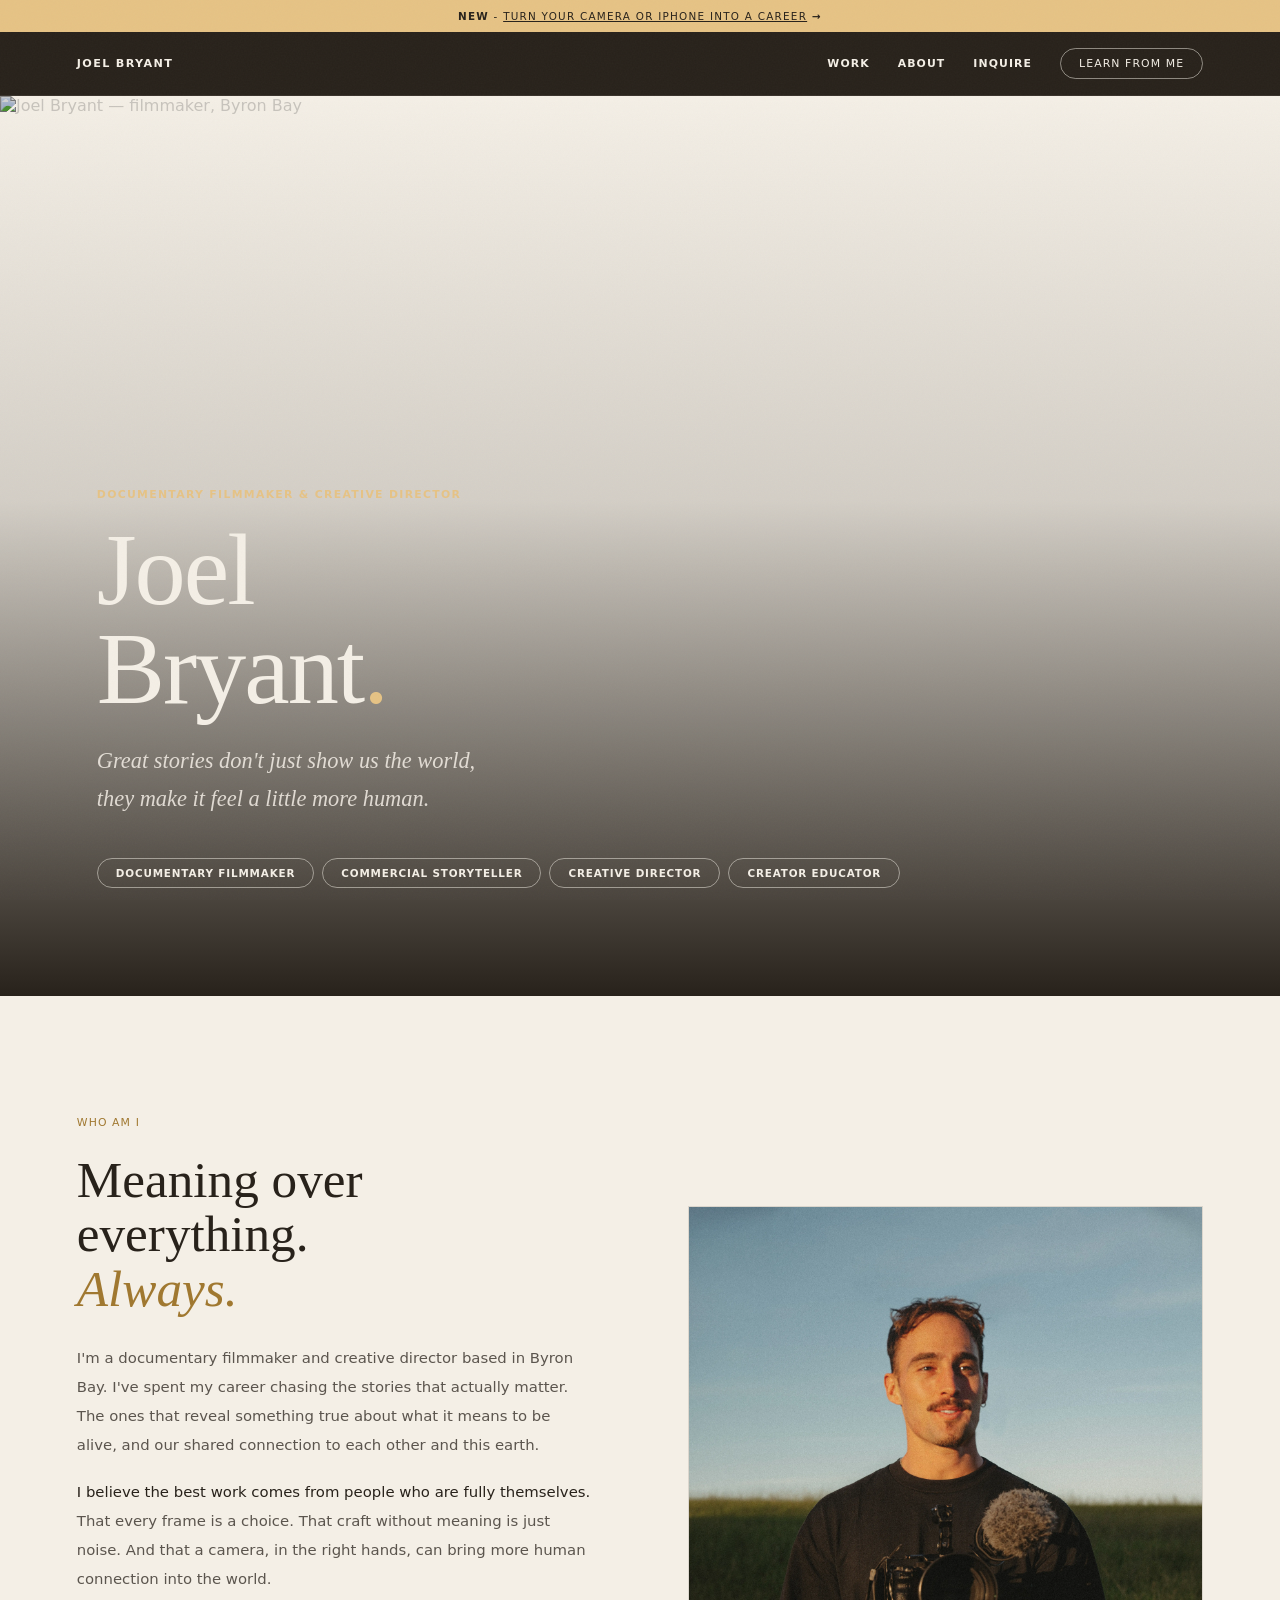
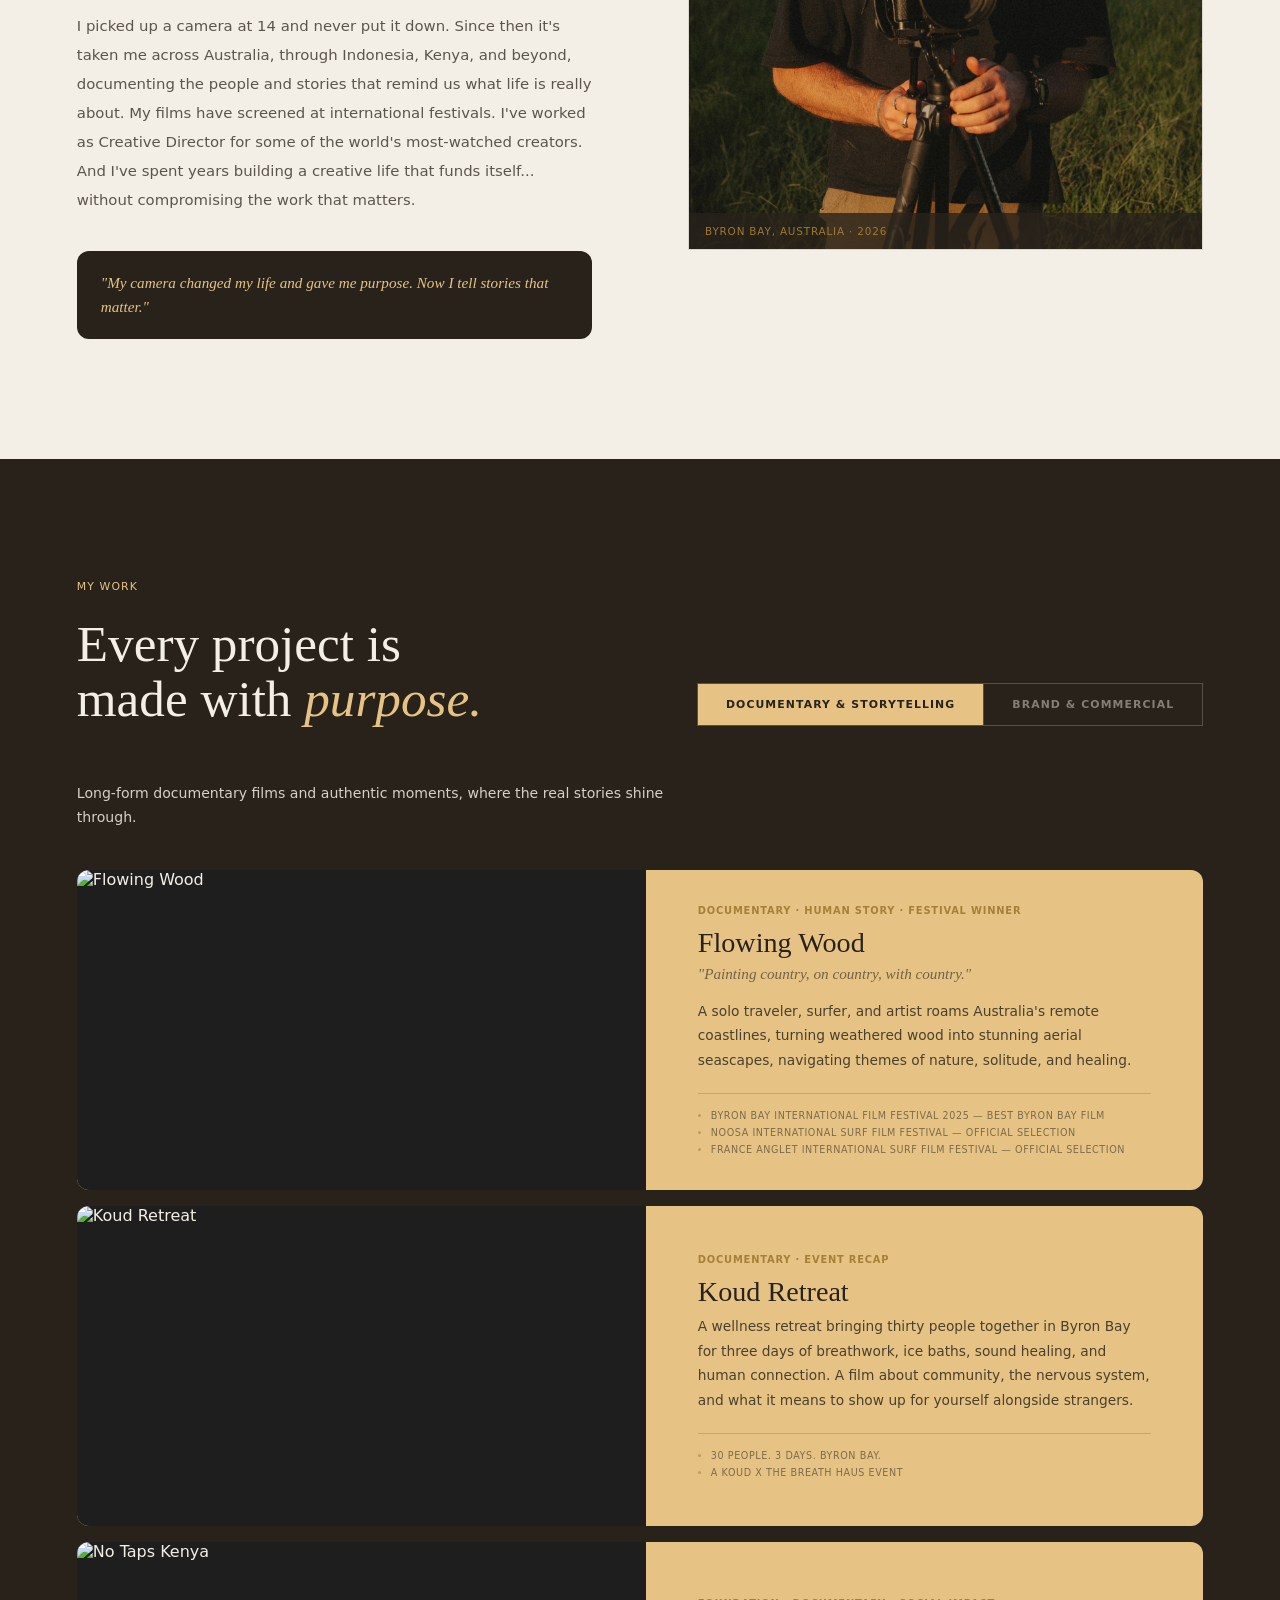
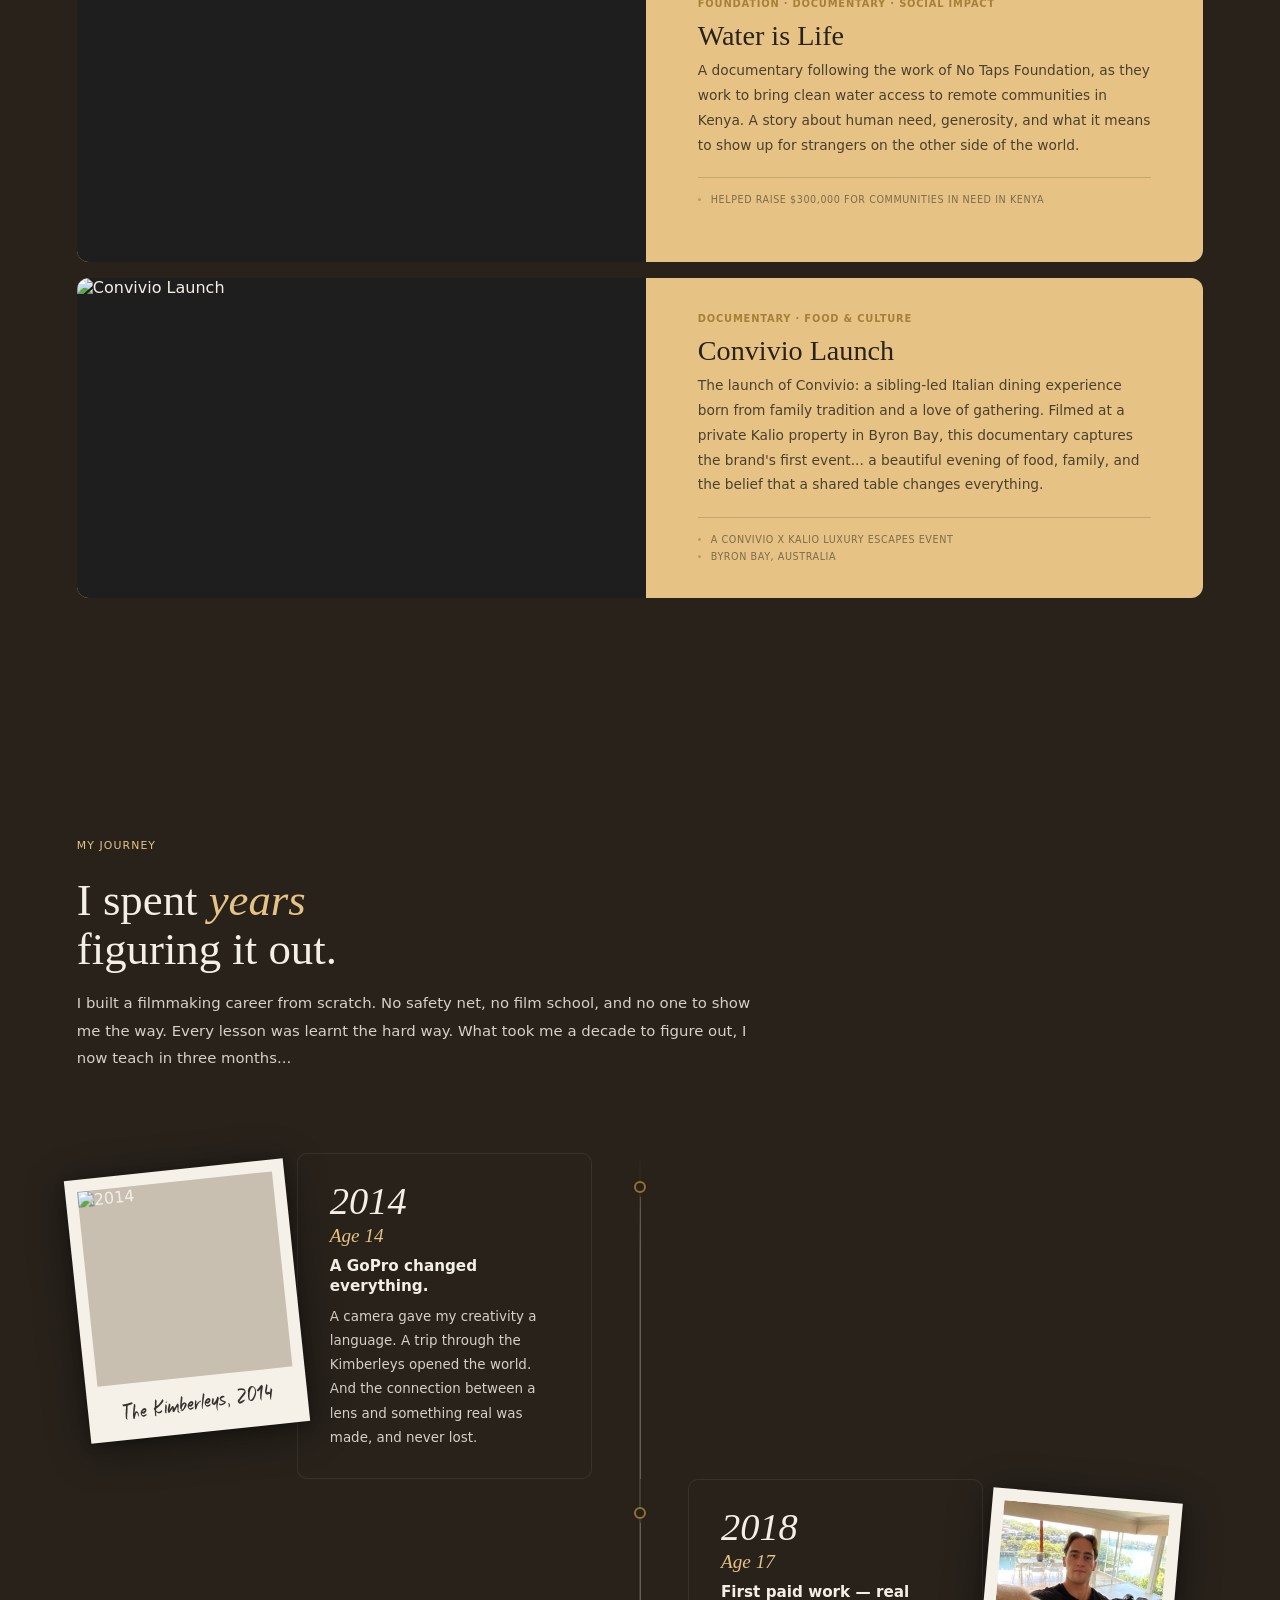
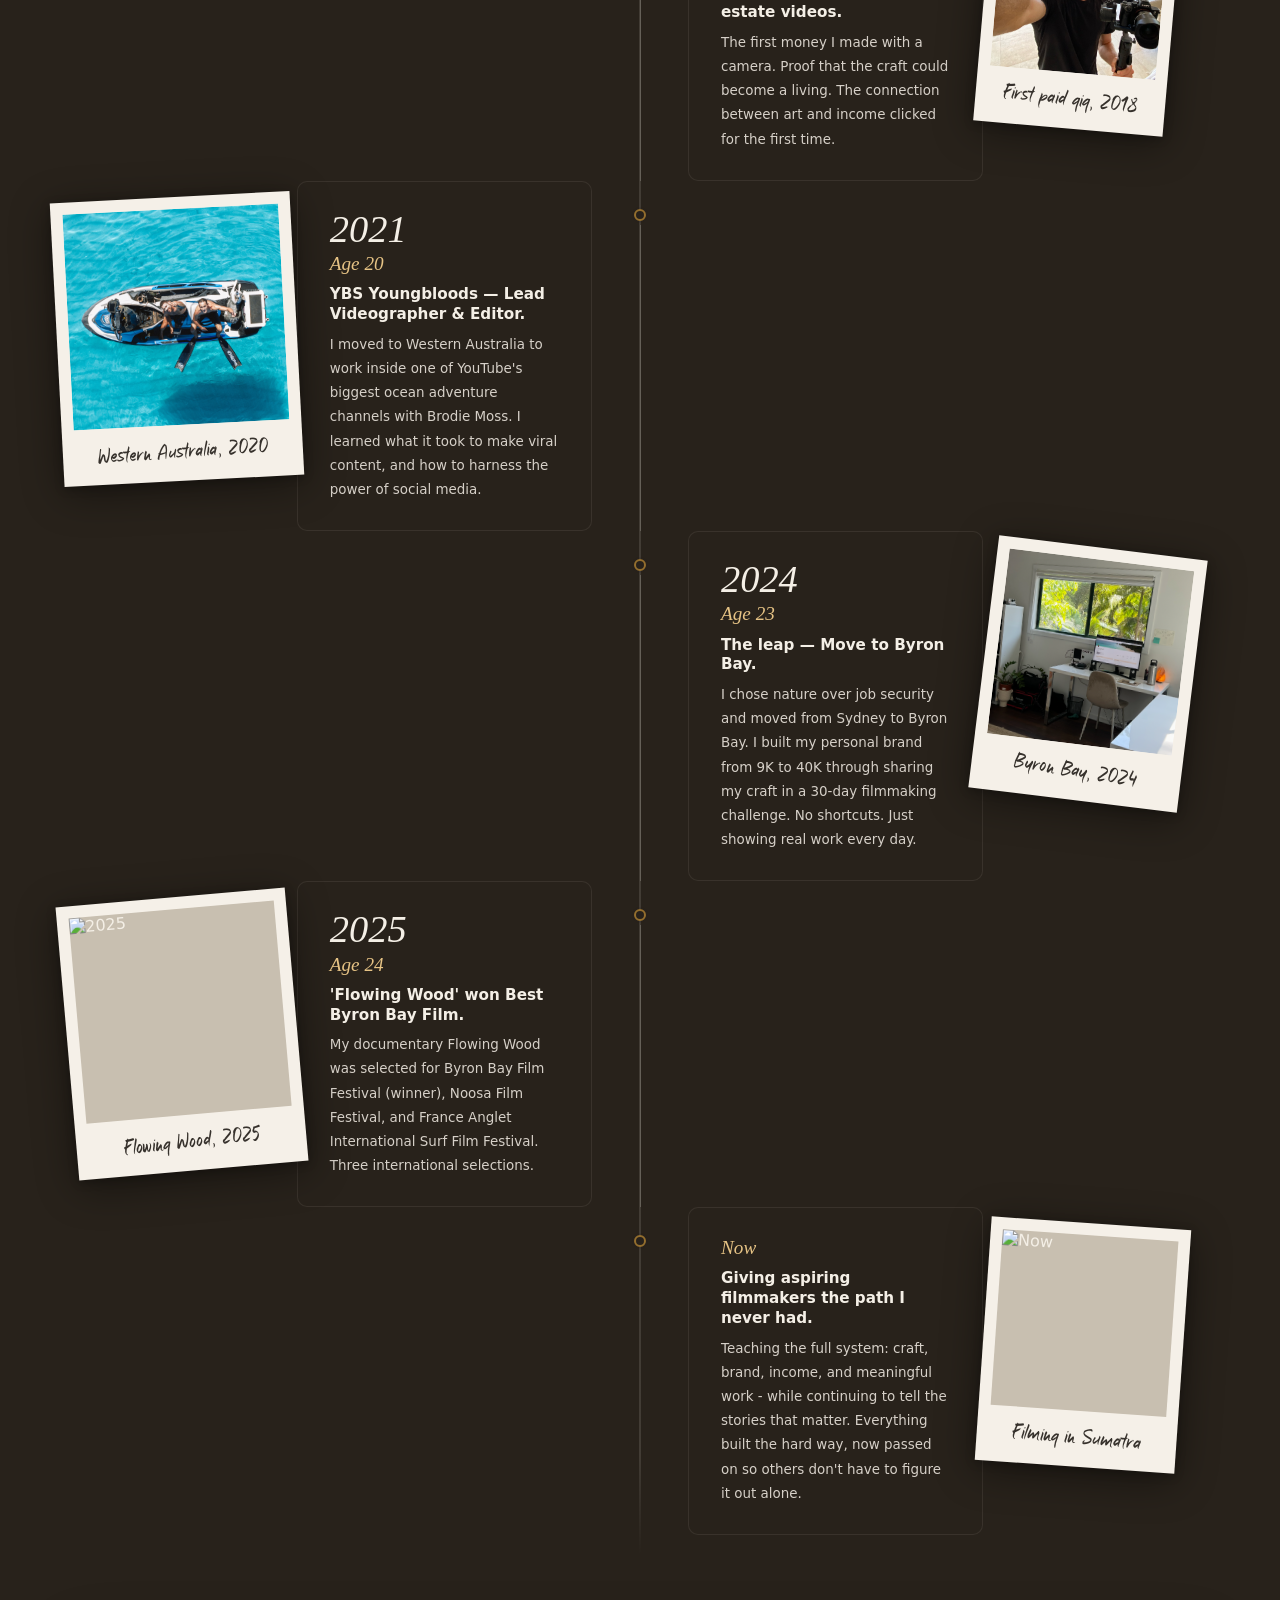
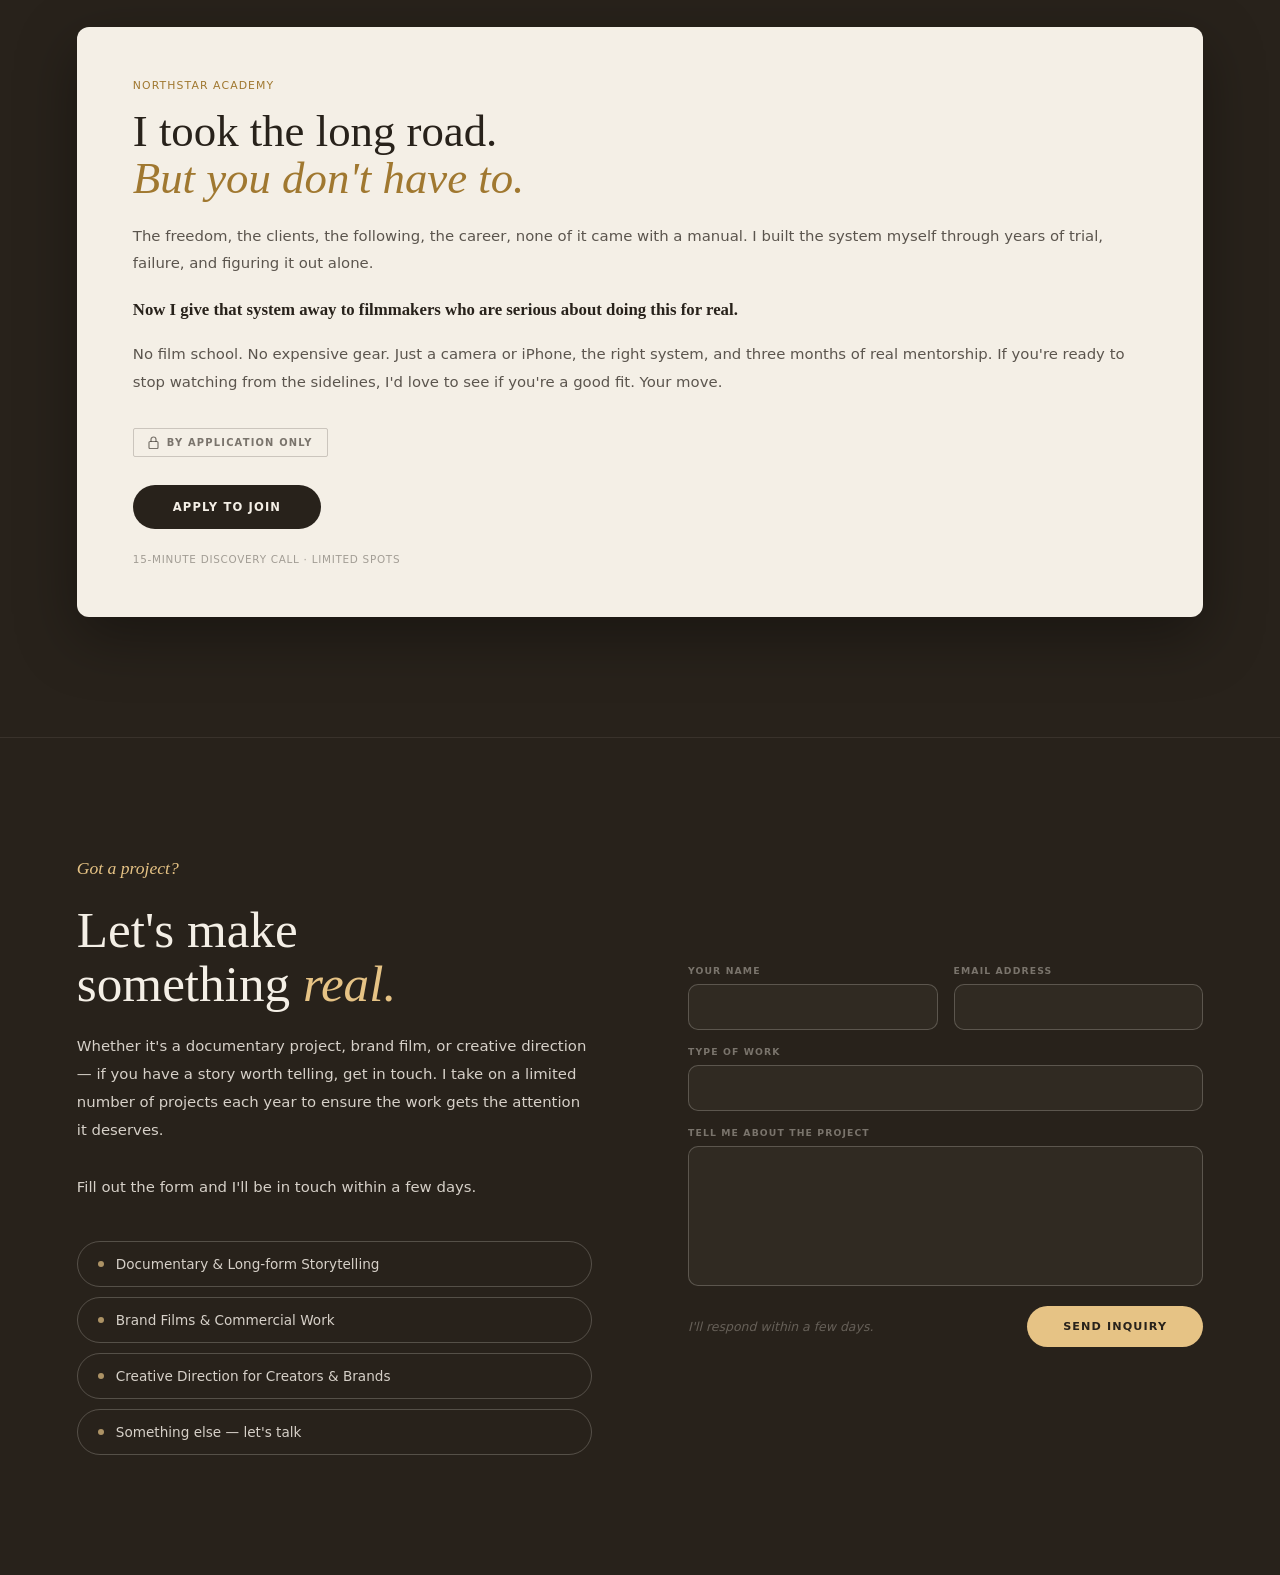
==== commit 1e3a7b48: "push to github" ====
--- a/index.html
+++ b/index.html
@@ -312,7 +312,8 @@
   .wt-tab{flex:1;font-size:0.6rem;padding:12px 6px;text-align:center;}
   .film-cards{gap:20px;}
   .film-card{grid-template-columns:1fr;height:auto;border-radius:10px;}
-  .fc-image{width:100%;height:220px;border-radius:0;position:relative;}
+  .film-card{background:var(--bg2);}
+  .fc-image{width:100%;height:220px;border-radius:12px 12px 0 0;position:relative;overflow:hidden;}
   .fc-image img{position:absolute;inset:0;width:100%;height:100%;}
   .fc-body{padding:24px 20px;}
   .fc-title{font-size:1.4rem;}
@@ -373,7 +374,7 @@
   .about-grid,.fw-grid,.lt-inner{grid-template-columns:1fr;gap:52px;}
   .cd-grid{grid-template-columns:1fr;}
   .film-card{grid-template-columns:1fr;height:auto;}
-  .fc-image{width:100%;height:auto;aspect-ratio:16/9;border-radius:0;}
+  .fc-image{width:100%;height:auto;aspect-ratio:16/9;border-radius:12px 12px 0 0;overflow:hidden;}
   .fc-image img{position:absolute;inset:0;}
   .tl-item{grid-template-columns:80px 1fr;}
   nav .nav-links .nav-link:not(.nav-cta){display:none;}
@@ -411,6 +412,7 @@
 #tab-brand:checked ~ .wt-header label[for="tab-brand"]{background:var(--gold);color:var(--bg);}
 #tab-doc:checked ~ #wt-documentary{display:block;}
 #tab-brand:checked ~ #wt-brand{display:block;}
+.wt-blurb{font-family:var(--sans);font-size:0.88rem;color:var(--cream2);line-height:1.7;margin-bottom:40px;max-width:600px;}
 
 /* ── TWO-DOOR WORK ENTRY ── */
 .work-entry{background:var(--bg);border-top:1px solid var(--border);padding:120px 6vw;}
@@ -516,7 +518,7 @@
     <span></span><span></span><span></span>
   </button>
   <div class="nav-dropdown" id="nav-dropdown">
-    <a href="index.html" class="nav-dropdown-link">Home</a>
+    <a href="#" class="nav-dropdown-link">Home</a>
     <a href="#work" class="nav-dropdown-link">Work</a>
     <a href="#about" class="nav-dropdown-link">About</a>
     <a href="#inquire" class="nav-dropdown-link">Inquire</a>
@@ -592,6 +594,9 @@
       </div>
     </div>
 
+    <p class="wt-blurb wt-blurb-doc">Long-form documentary films and authentic moments, where the real stories shine through.</p>
+    <p class="wt-blurb wt-blurb-brand">Brand films and commercial work for founders and businesses who understand that short-form storytelling is the best marketing.</p>
+
     <!-- ── DOCUMENTARY PANEL ── -->
     <div class="wt-panel" id="wt-documentary">
       <div class="film-cards">
@@ -668,6 +673,33 @@
     <div class="wt-panel" id="wt-brand">
       <div class="brand-grid">
 
+        <a href="bytropic-nutrition.html" class="brand-card">
+          <div class="brand-card-img">
+            <img loading="lazy" decoding="async" src="images/Bytropic-placeholder.gif" alt="Bytropic Nutrition" style="width:100%;height:100%;object-fit:cover;display:block;">
+            <div class="brand-card-overlay"></div>
+            <span class="brand-card-type">Brand Film</span>
+          </div>
+          <div class="brand-card-body"><h3 class="brand-card-title">Bytropic Nutrition</h3><p class="brand-card-desc">Performance nutrition rooted in nature and human potential.</p></div>
+        </a>
+
+        <a href="fat-fish-bikes.html" class="brand-card">
+          <div class="brand-card-img">
+            <img loading="lazy" decoding="async" src="images/Fatfish-thumbnail.jpg" alt="Fat Fish Bikes" style="width:100%;height:100%;object-fit:cover;display:block;">
+            <div class="brand-card-overlay"></div>
+            <span class="brand-card-type">Brand Film</span>
+          </div>
+          <div class="brand-card-body"><h3 class="brand-card-title">Fat Fish Bikes</h3><p class="brand-card-desc">Bikes, culture, and the freedom of the ride.</p></div>
+        </a>
+
+        <a href="rogue-watches.html" class="brand-card">
+          <div class="brand-card-img">
+            <img loading="lazy" decoding="async" src="images/Rogue-placeholder.gif" alt="Rogue Watches" style="width:100%;height:100%;object-fit:cover;display:block;">
+            <div class="brand-card-overlay"></div>
+            <span class="brand-card-type">Commercial</span>
+          </div>
+          <div class="brand-card-body"><h3 class="brand-card-title">Rogue Watches</h3><p class="brand-card-desc">Australian independent watches — craft, precision, and time.</p></div>
+        </a>
+
         <a href="craved-this-1.html" class="brand-card">
           <div class="brand-card-img">
             <img loading="lazy" decoding="async" src="images/Craved2-thumbnail.jpg" alt="Craved This I" style="width:100%;height:100%;object-fit:cover;display:block;">
@@ -684,33 +716,6 @@
             <span class="brand-card-type">Brand Film</span>
           </div>
           <div class="brand-card-body"><h3 class="brand-card-title">Craved This II</h3><p class="brand-card-desc">A second film — deepening the brand's world of ritual and desire.</p></div>
-        </a>
-
-        <a href="rogue-watches.html" class="brand-card">
-          <div class="brand-card-img">
-            <img loading="lazy" decoding="async" src="images/Rogue-placeholder.gif" alt="Rogue Watches" style="width:100%;height:100%;object-fit:cover;display:block;">
-            <div class="brand-card-overlay"></div>
-            <span class="brand-card-type">Commercial</span>
-          </div>
-          <div class="brand-card-body"><h3 class="brand-card-title">Rogue Watches</h3><p class="brand-card-desc">Australian independent watches — craft, precision, and time.</p></div>
-        </a>
-
-        <a href="bytropic-nutrition.html" class="brand-card">
-          <div class="brand-card-img">
-            <img loading="lazy" decoding="async" src="images/Bytropic-placeholder.gif" alt="Bytropic Nutrition" style="width:100%;height:100%;object-fit:cover;display:block;">
-            <div class="brand-card-overlay"></div>
-            <span class="brand-card-type">Brand Film</span>
-          </div>
-          <div class="brand-card-body"><h3 class="brand-card-title">Bytropic Nutrition</h3><p class="brand-card-desc">Performance nutrition rooted in nature and human potential.</p></div>
-        </a>
-
-        <a href="fat-fish-bikes.html" class="brand-card">
-          <div class="brand-card-img">
-            <img loading="lazy" decoding="async" src="images/Fatfish-thumbnail.jpg" alt="Fat Fish Bikes" style="width:100%;height:100%;object-fit:cover;display:block;">
-            <div class="brand-card-overlay"></div>
-            <span class="brand-card-type">Brand Film</span>
-          </div>
-          <div class="brand-card-body"><h3 class="brand-card-title">Fat Fish Bikes</h3><p class="brand-card-desc">Bikes, culture, and the freedom of the ride.</p></div>
         </a>
 
         <a href="grun-resort.html" class="brand-card">
@@ -952,6 +957,17 @@
   }).catch(() => alert('Something went wrong. Please try again.'));
 }
 
+function updateBlurb(){
+  const docBlurb = document.querySelector('.wt-blurb-doc');
+  const brandBlurb = document.querySelector('.wt-blurb-brand');
+  const isDoc = document.getElementById('tab-doc').checked;
+  if(docBlurb) docBlurb.style.display = isDoc ? 'block' : 'none';
+  if(brandBlurb) brandBlurb.style.display = isDoc ? 'none' : 'block';
+}
+document.getElementById('tab-doc').addEventListener('change', updateBlurb);
+document.getElementById('tab-brand').addEventListener('change', updateBlurb);
+updateBlurb();
+
 const hamburger=document.getElementById('hamburger');
 const navDropdown=document.getElementById('nav-dropdown');
 hamburger.addEventListener('click',()=>{
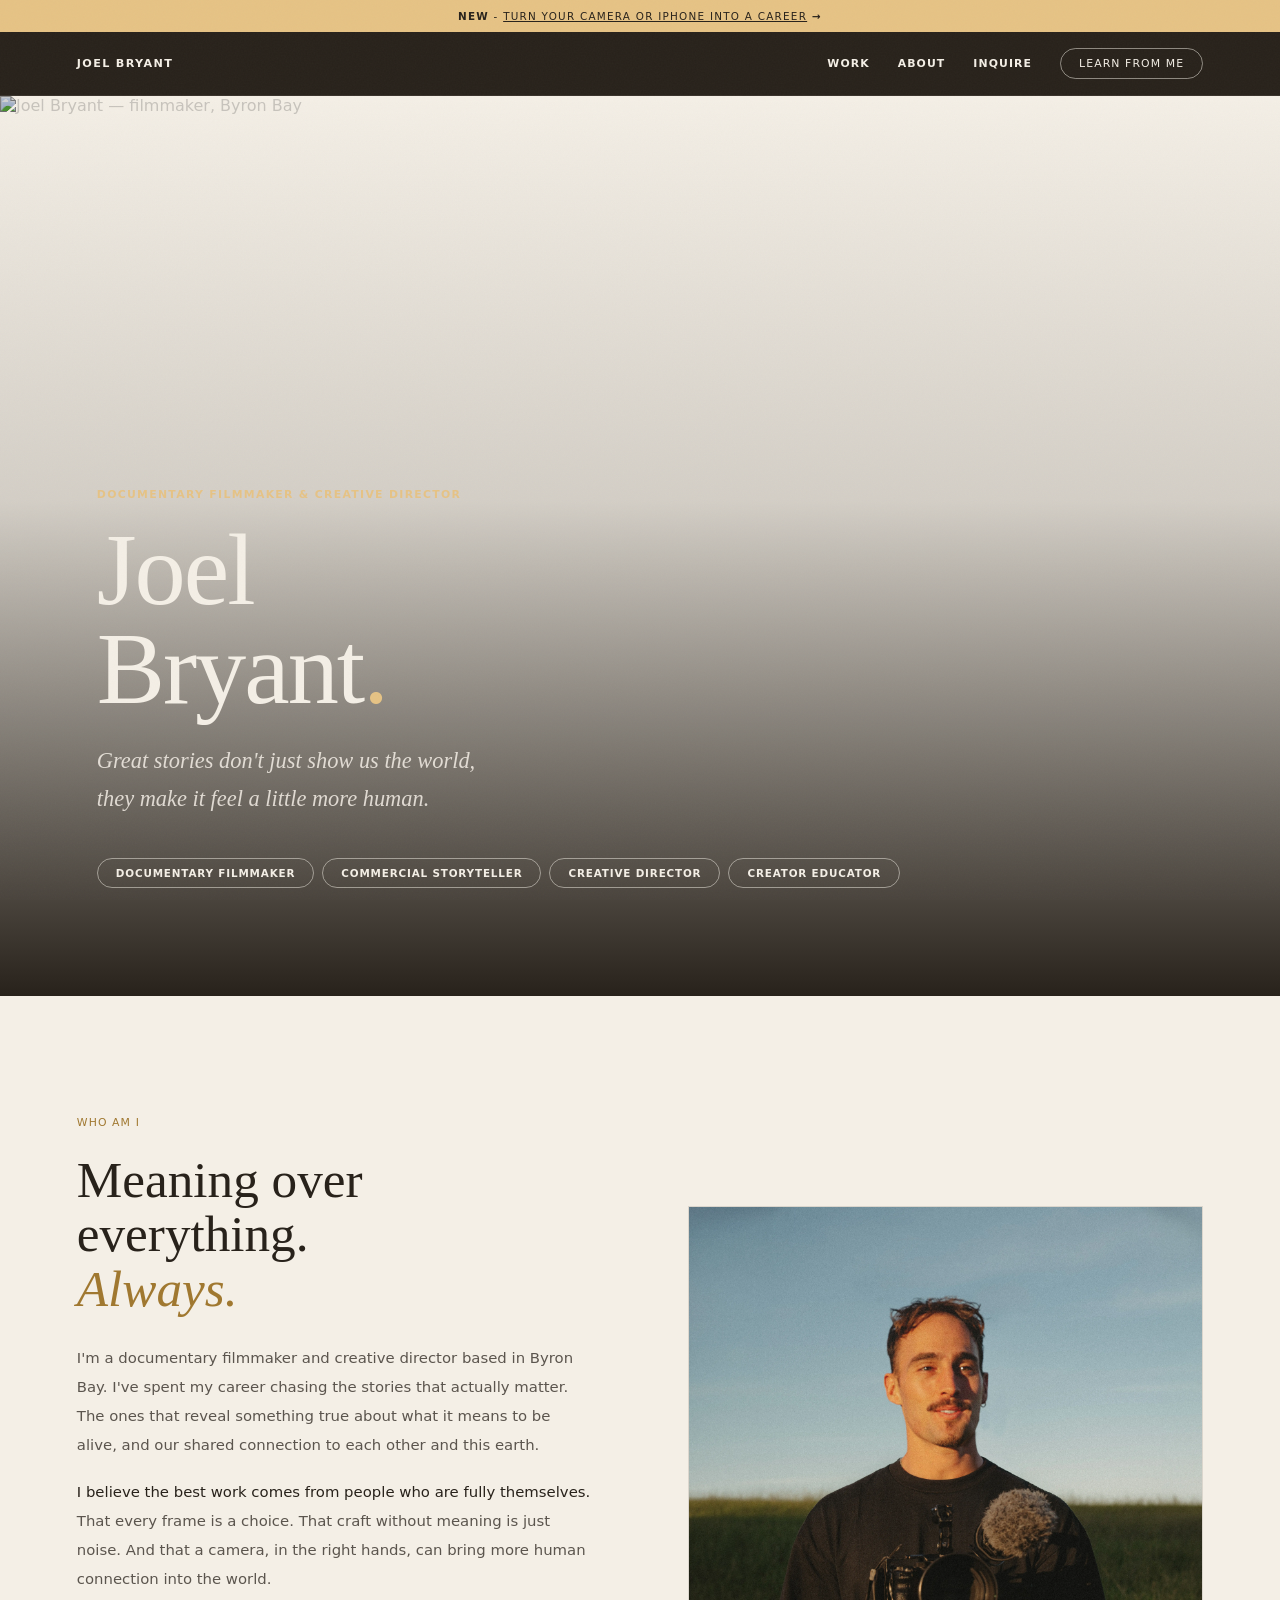
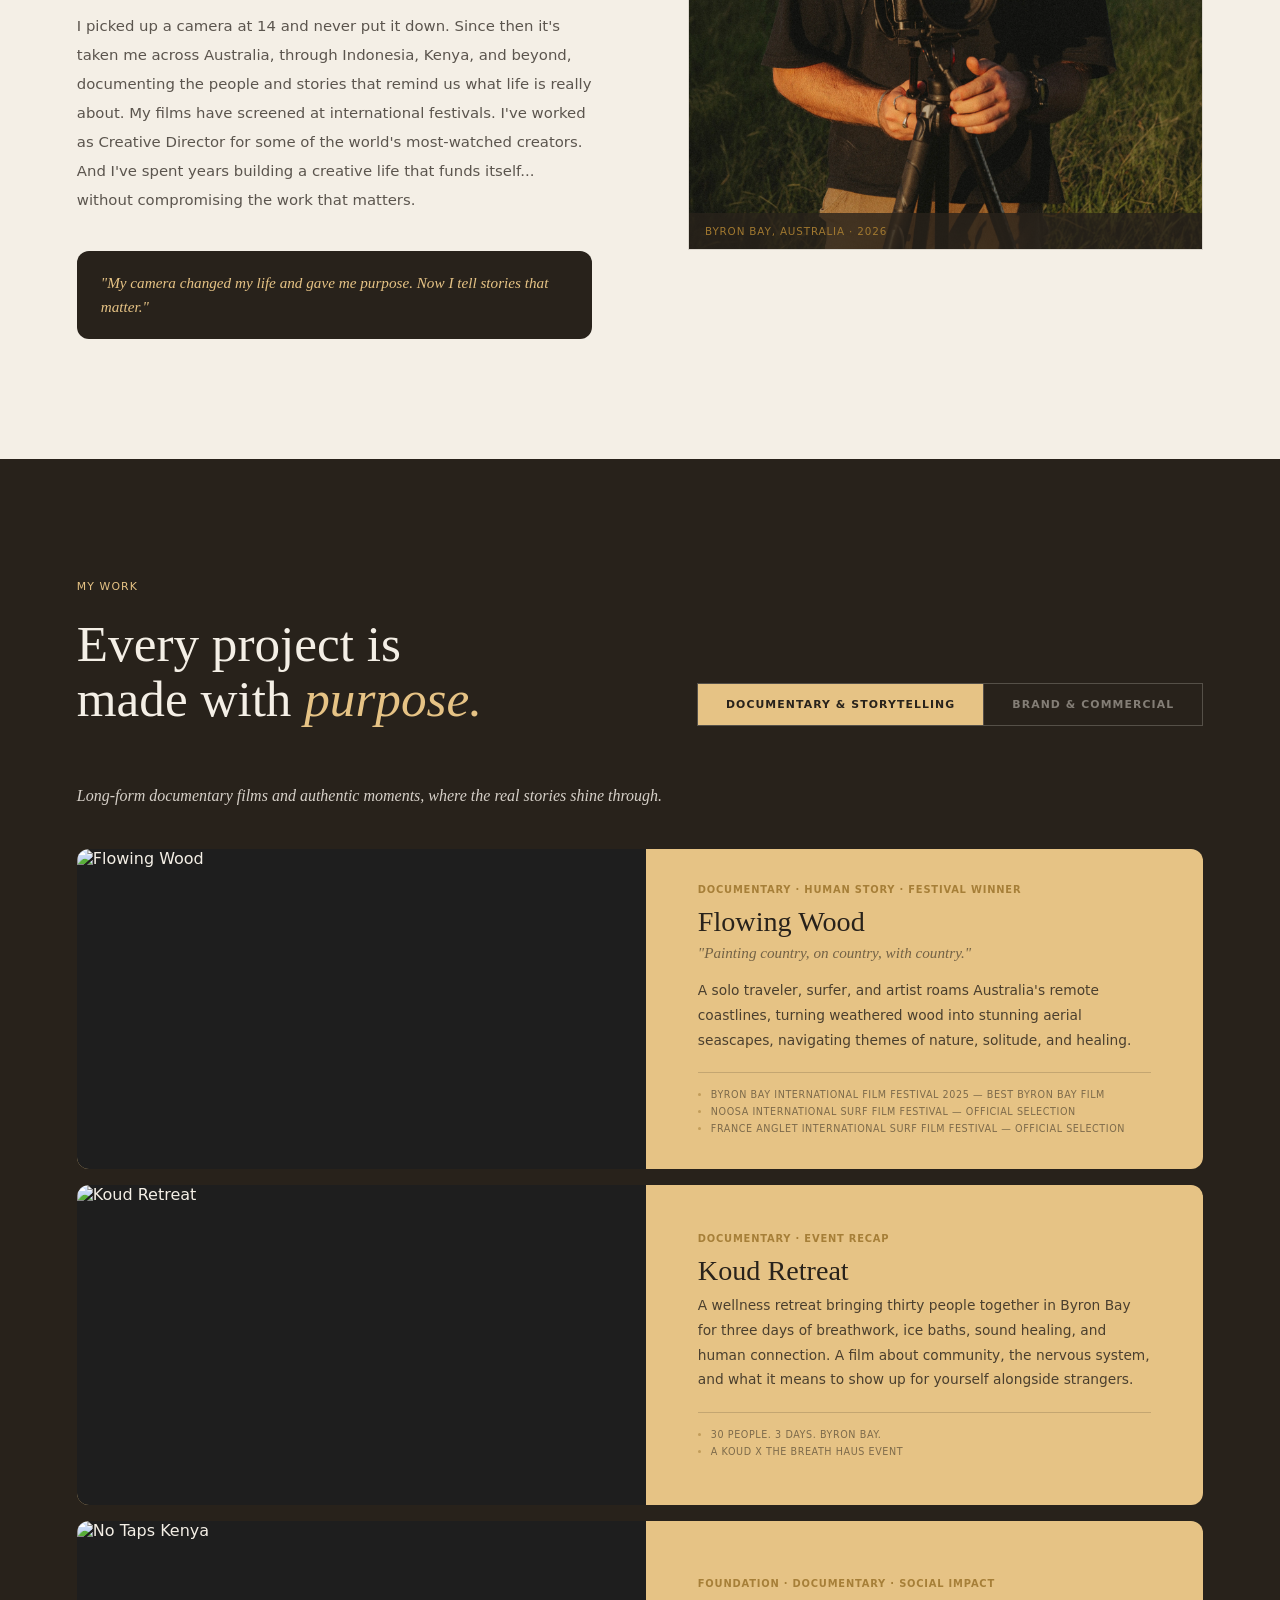
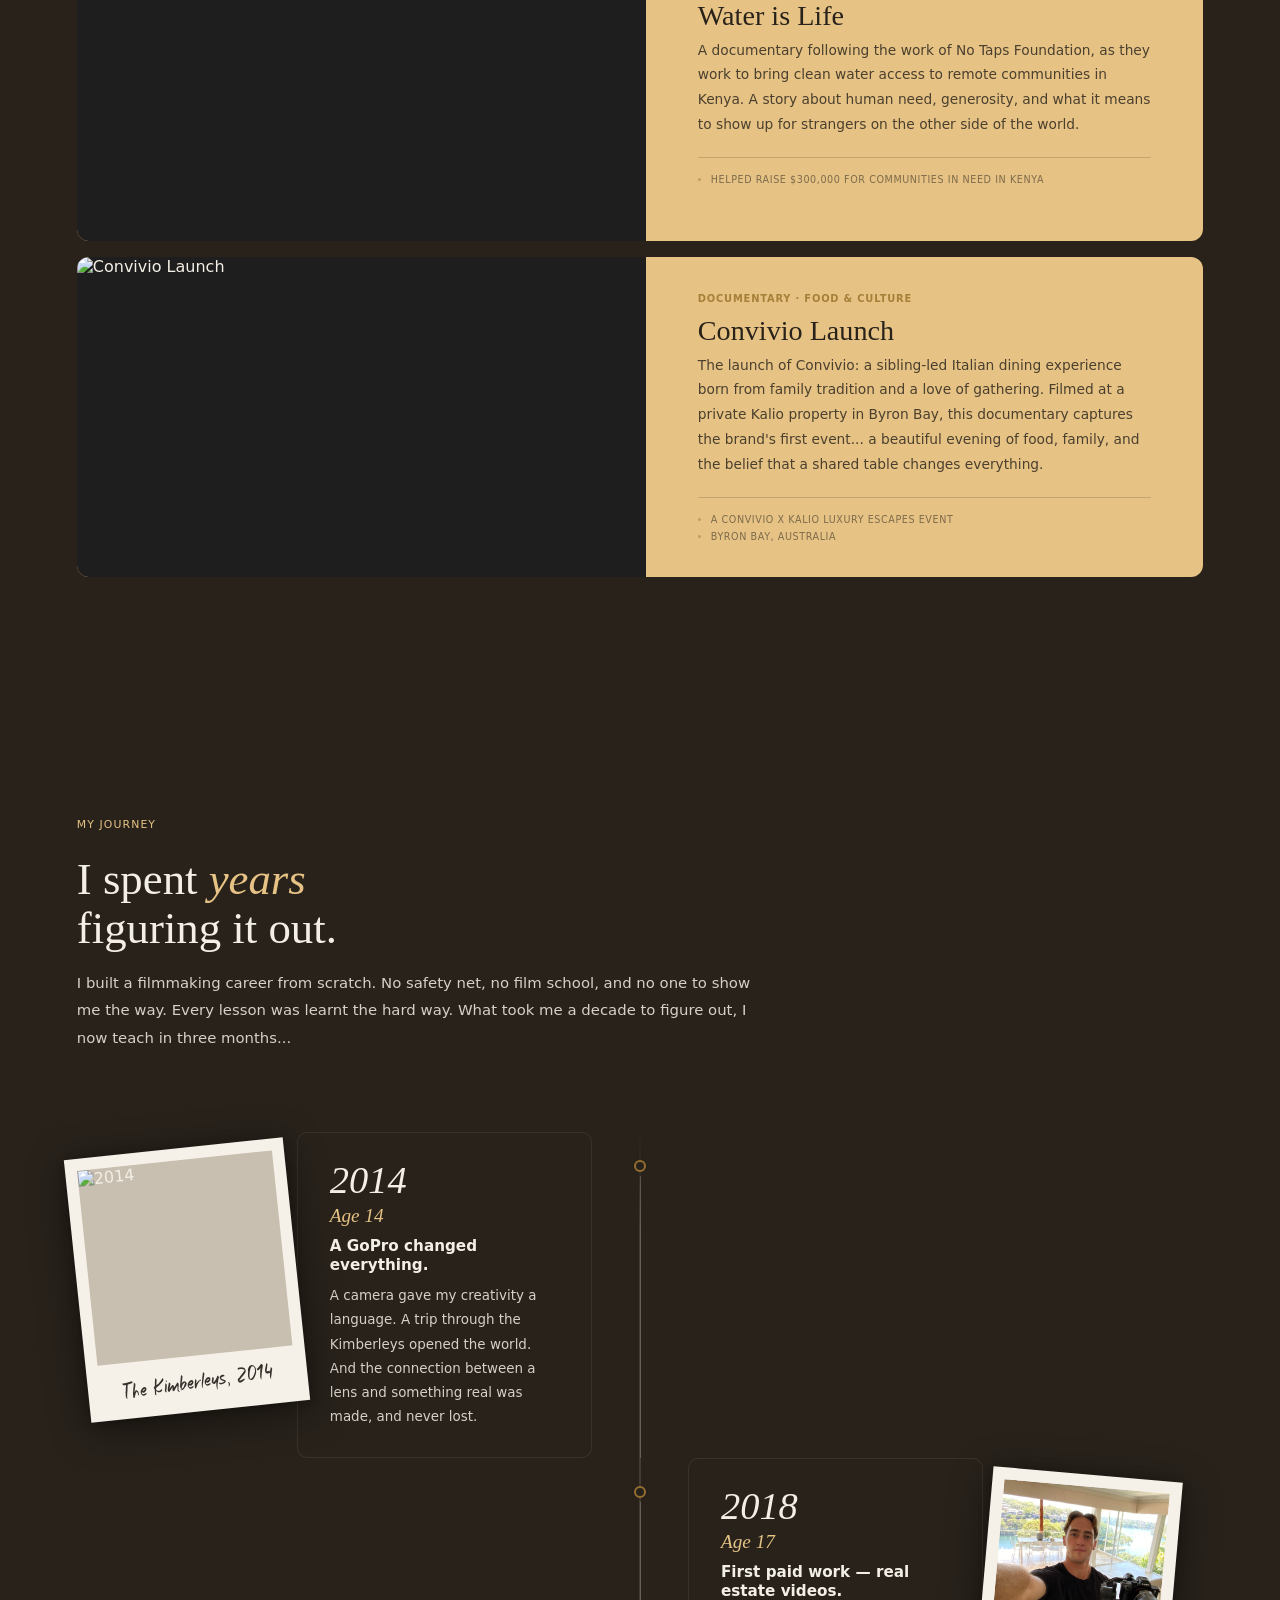
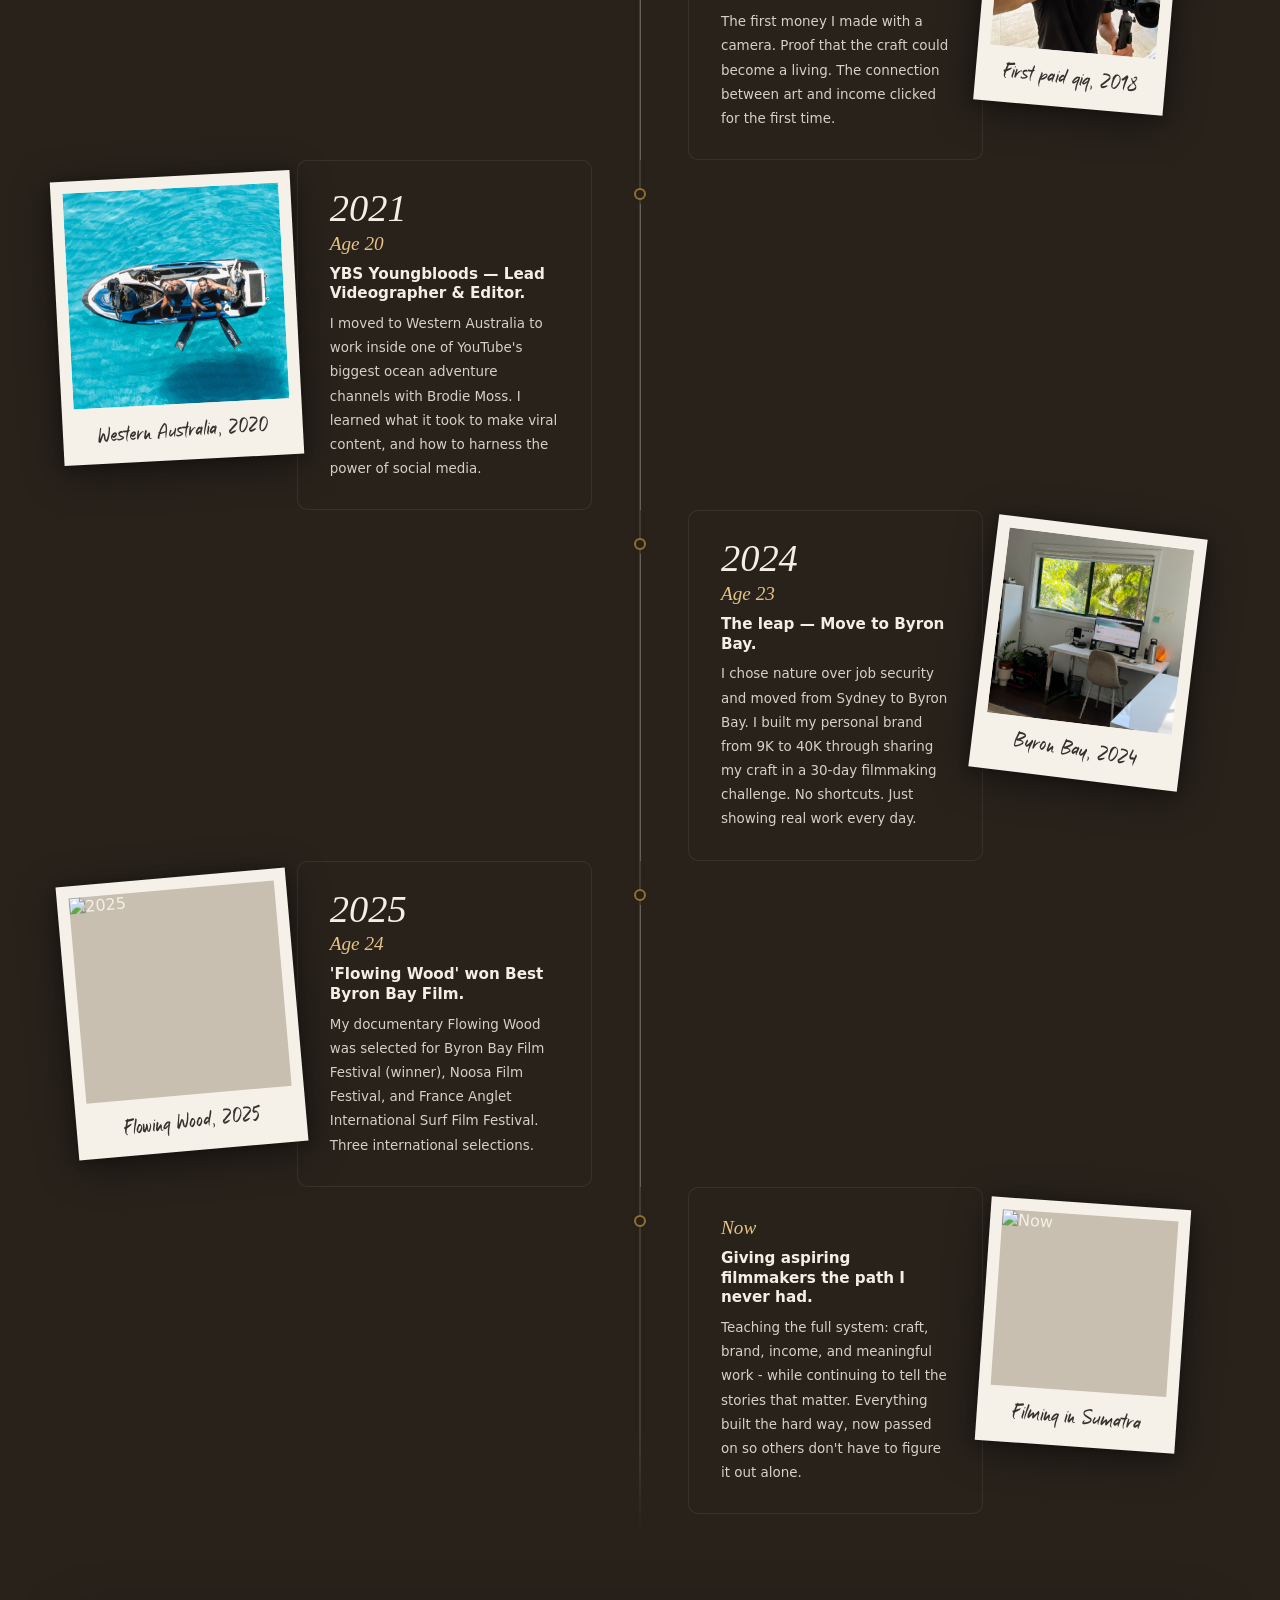
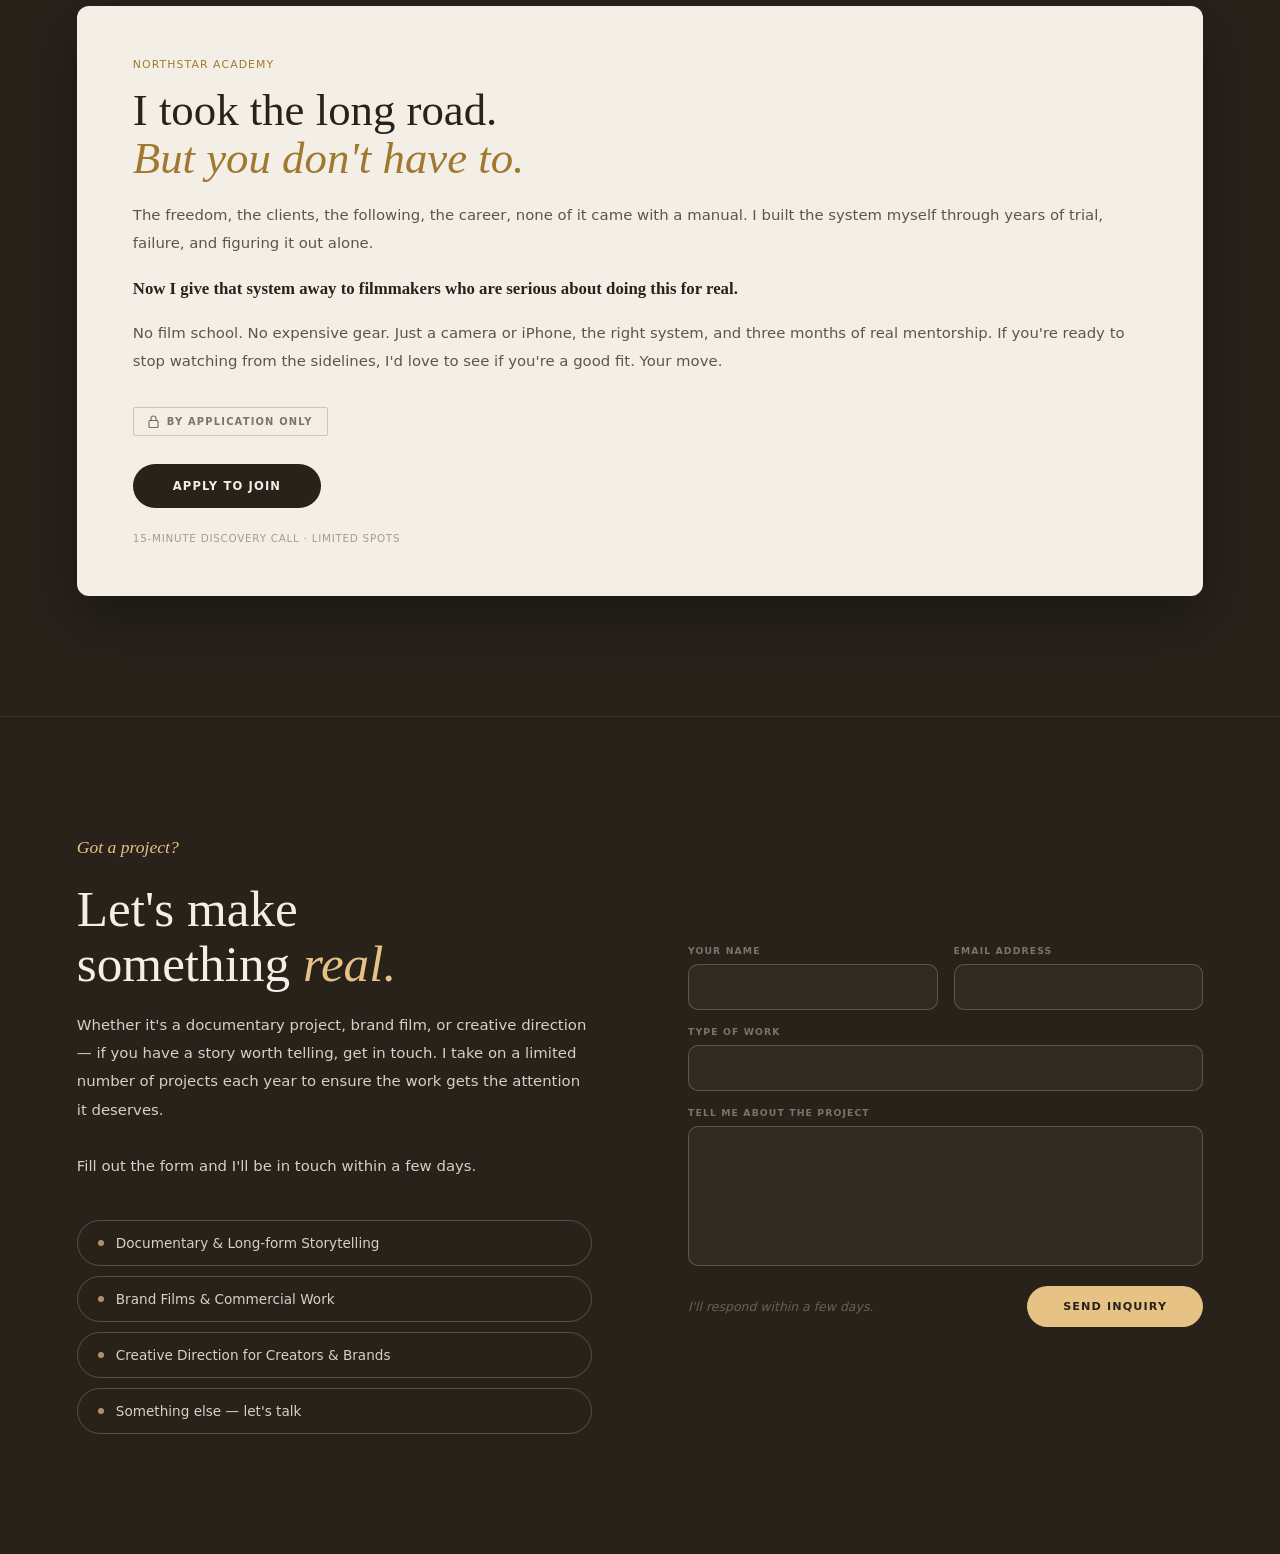
==== commit f97e5eee: "push to github" ====
--- a/index.html
+++ b/index.html
@@ -304,6 +304,7 @@
   .about-intro .about-headline{margin-bottom:0;}
   .about-img{order:2;margin:0;}
   .about-body-wrap{order:3;}
+  .film-card{background:var(--bg2);}
   .about-quote-text{font-size:1.2rem!important;}
   .wt-header{flex-direction:column;align-items:flex-start;gap:24px;margin-bottom:36px;}
   .wt-heading-block{width:100%;}
@@ -312,7 +313,6 @@
   .wt-tab{flex:1;font-size:0.6rem;padding:12px 6px;text-align:center;}
   .film-cards{gap:20px;}
   .film-card{grid-template-columns:1fr;height:auto;border-radius:10px;}
-  .film-card{background:var(--bg2);}
   .fc-image{width:100%;height:220px;border-radius:12px 12px 0 0;position:relative;overflow:hidden;}
   .fc-image img{position:absolute;inset:0;width:100%;height:100%;}
   .fc-body{padding:24px 20px;}
@@ -412,7 +412,7 @@
 #tab-brand:checked ~ .wt-header label[for="tab-brand"]{background:var(--gold);color:var(--bg);}
 #tab-doc:checked ~ #wt-documentary{display:block;}
 #tab-brand:checked ~ #wt-brand{display:block;}
-.wt-blurb{font-family:var(--sans);font-size:0.88rem;color:var(--cream2);line-height:1.7;margin-bottom:40px;max-width:600px;}
+.wt-blurb{font-family:var(--serif);font-style:italic;font-size:1rem;color:var(--cream2);line-height:1.7;margin-bottom:40px;max-width:600px;display:none;}
 
 /* ── TWO-DOOR WORK ENTRY ── */
 .work-entry{background:var(--bg);border-top:1px solid var(--border);padding:120px 6vw;}
@@ -957,16 +957,18 @@
   }).catch(() => alert('Something went wrong. Please try again.'));
 }
 
-function updateBlurb(){
-  const docBlurb = document.querySelector('.wt-blurb-doc');
-  const brandBlurb = document.querySelector('.wt-blurb-brand');
-  const isDoc = document.getElementById('tab-doc').checked;
-  if(docBlurb) docBlurb.style.display = isDoc ? 'block' : 'none';
-  if(brandBlurb) brandBlurb.style.display = isDoc ? 'none' : 'block';
-}
-document.getElementById('tab-doc').addEventListener('change', updateBlurb);
-document.getElementById('tab-brand').addEventListener('change', updateBlurb);
-updateBlurb();
+document.addEventListener('DOMContentLoaded', function(){
+  function updateBlurb(){
+    const docBlurb = document.querySelector('.wt-blurb-doc');
+    const brandBlurb = document.querySelector('.wt-blurb-brand');
+    const isDoc = document.getElementById('tab-doc').checked;
+    if(docBlurb) docBlurb.style.display = isDoc ? 'block' : 'none';
+    if(brandBlurb) brandBlurb.style.display = isDoc ? 'none' : 'block';
+  }
+  document.getElementById('tab-doc').addEventListener('change', updateBlurb);
+  document.getElementById('tab-brand').addEventListener('change', updateBlurb);
+  updateBlurb();
+});
 
 const hamburger=document.getElementById('hamburger');
 const navDropdown=document.getElementById('nav-dropdown');
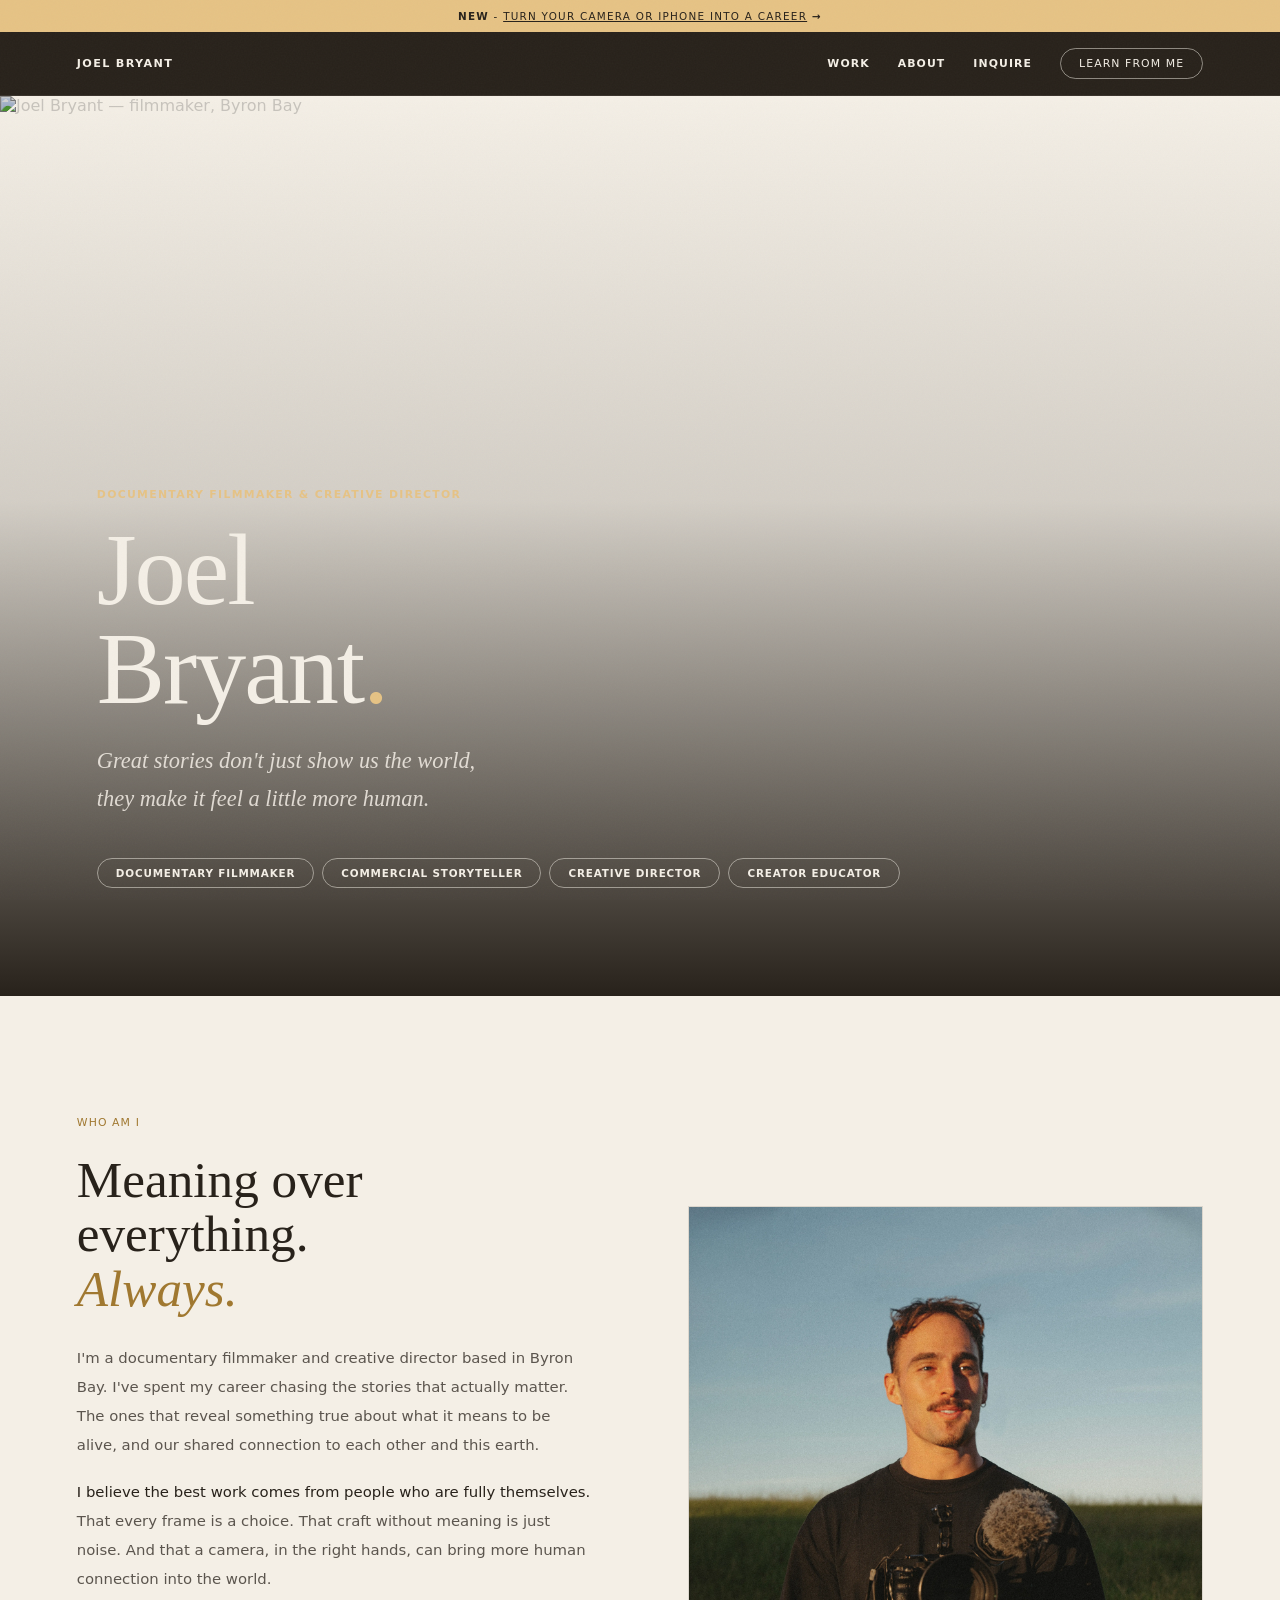
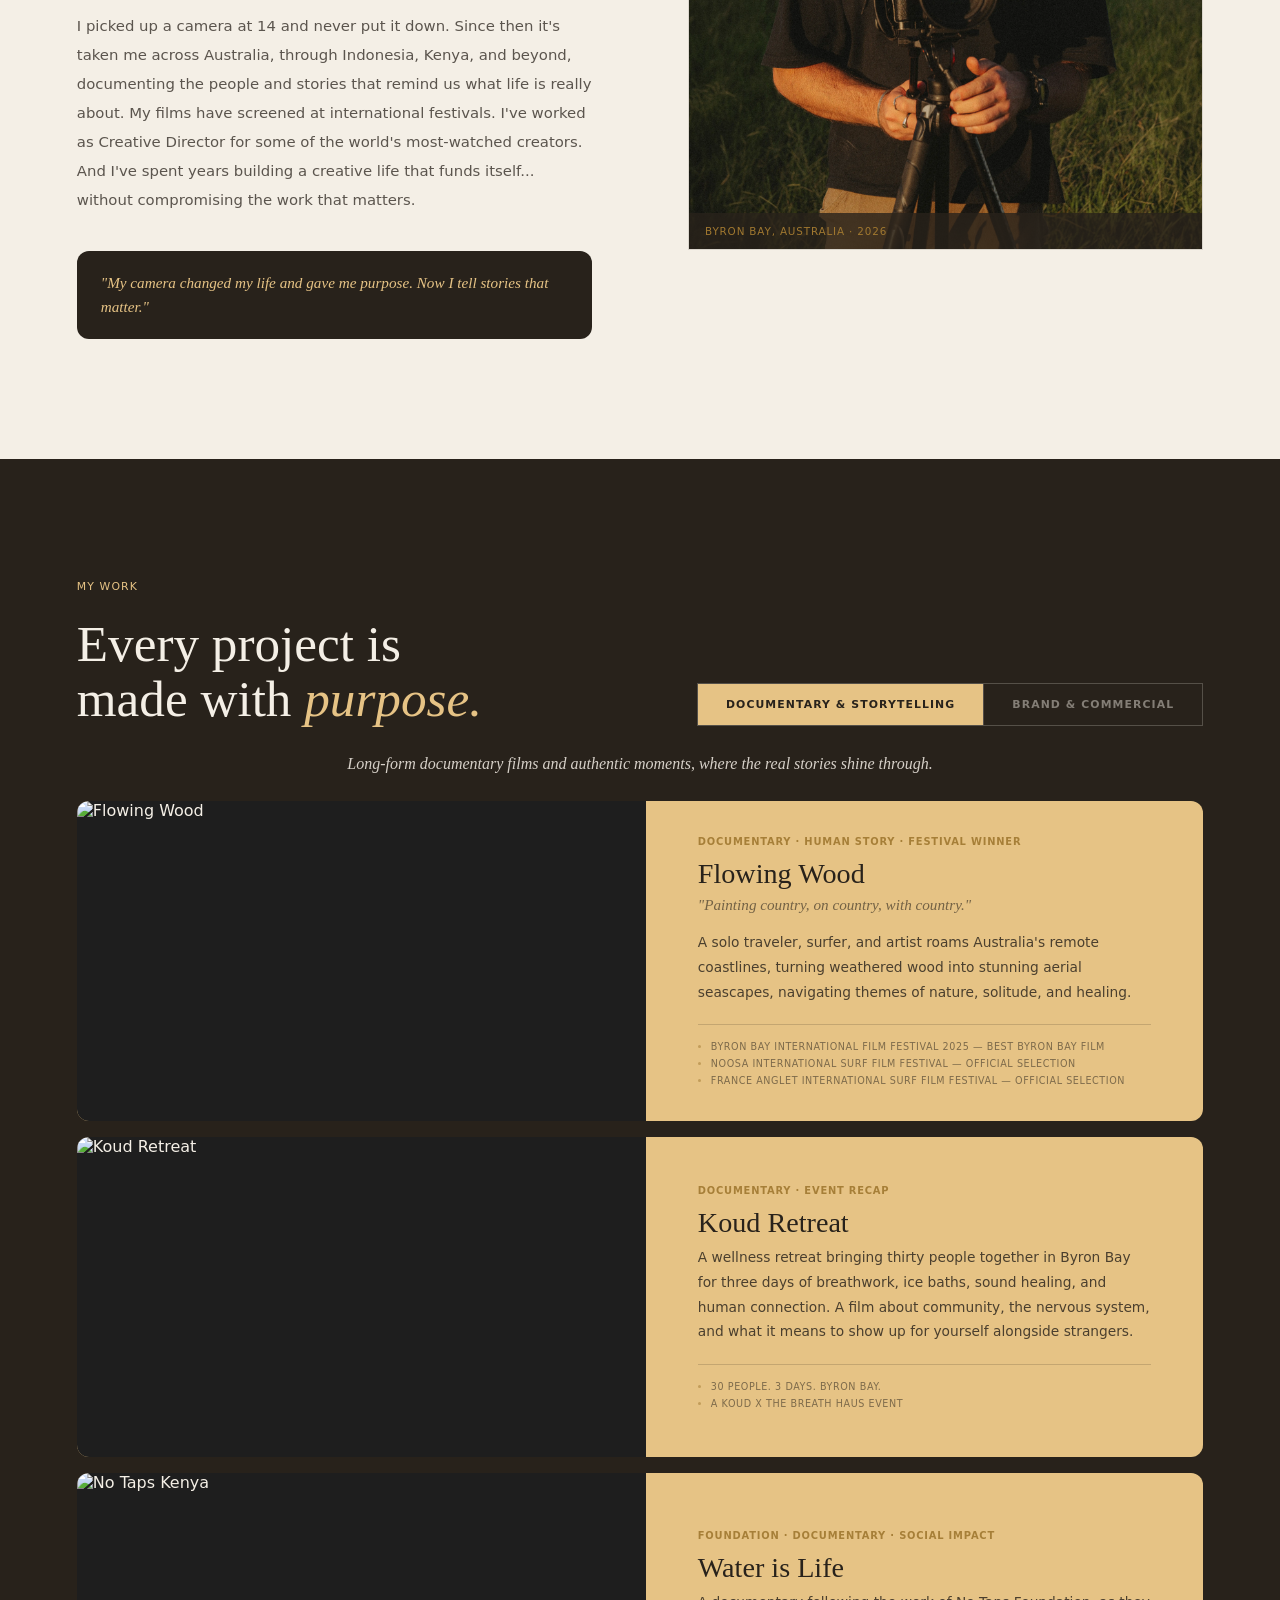
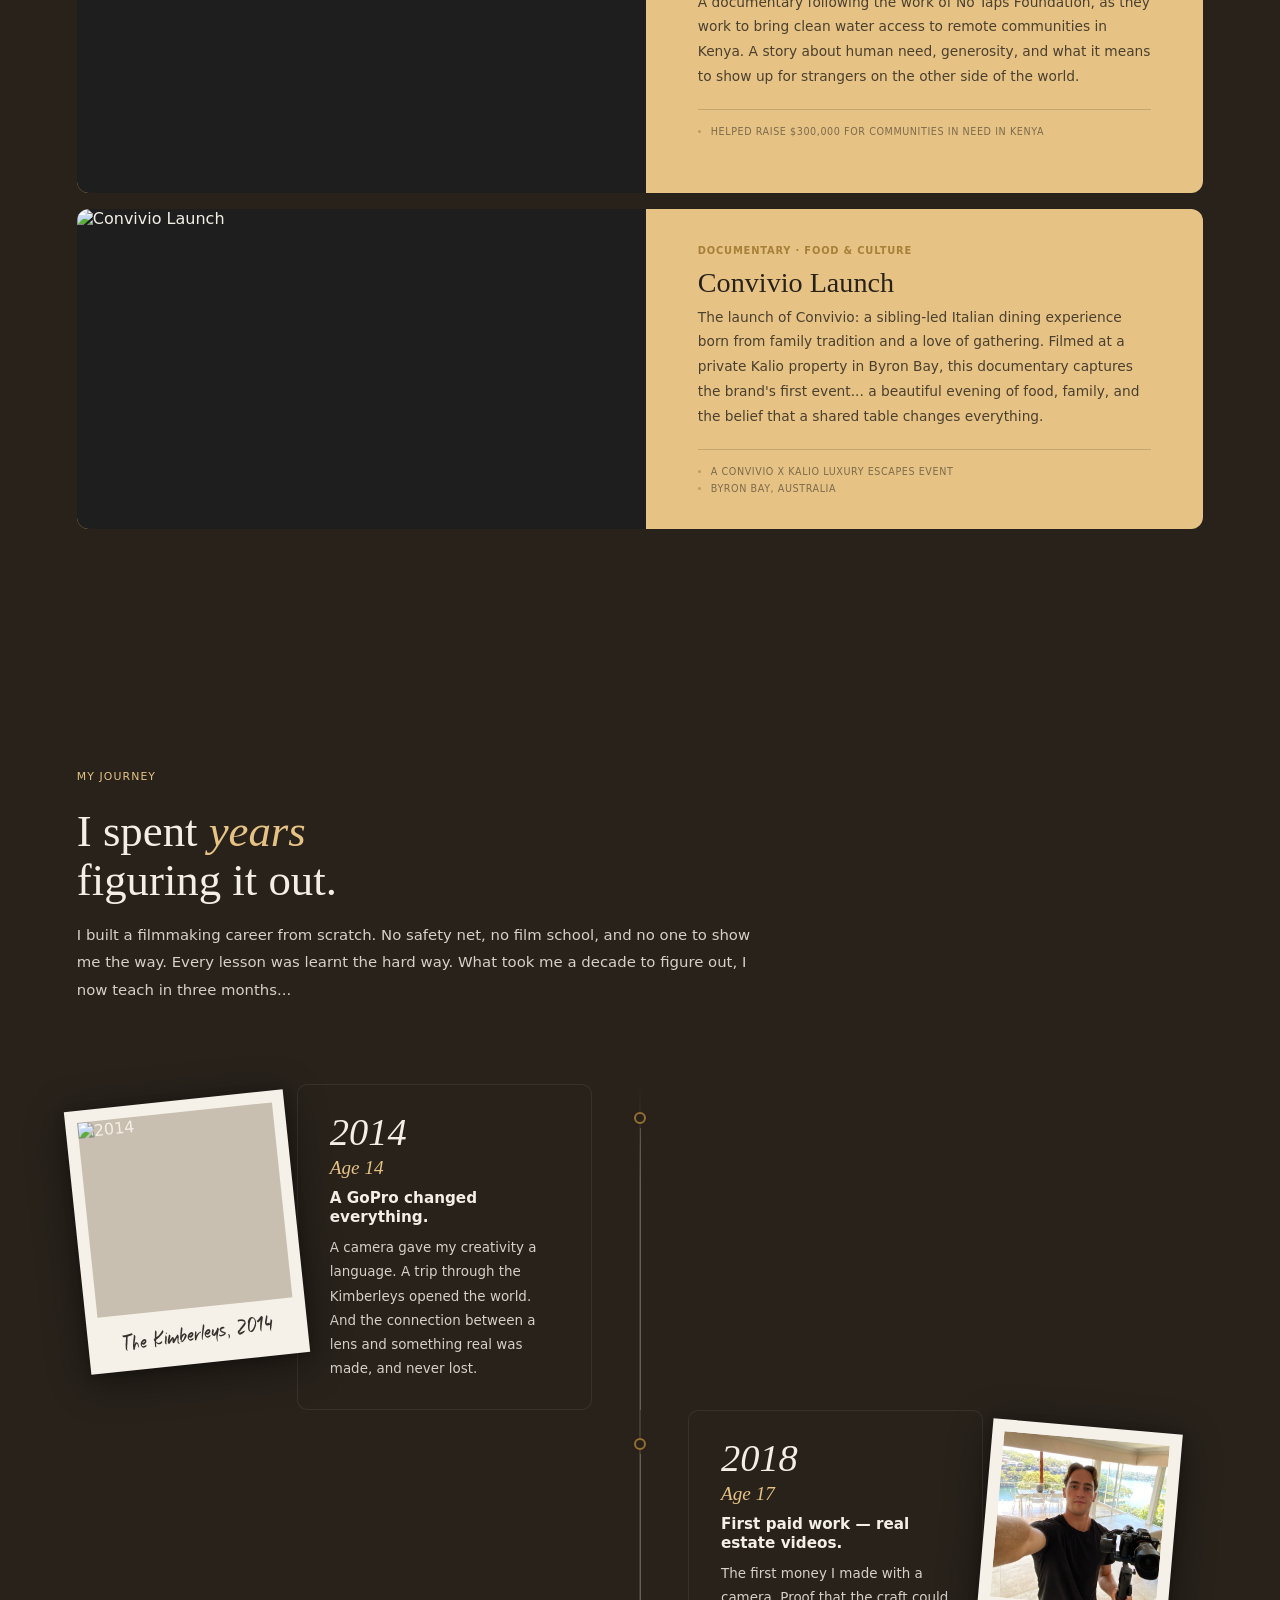
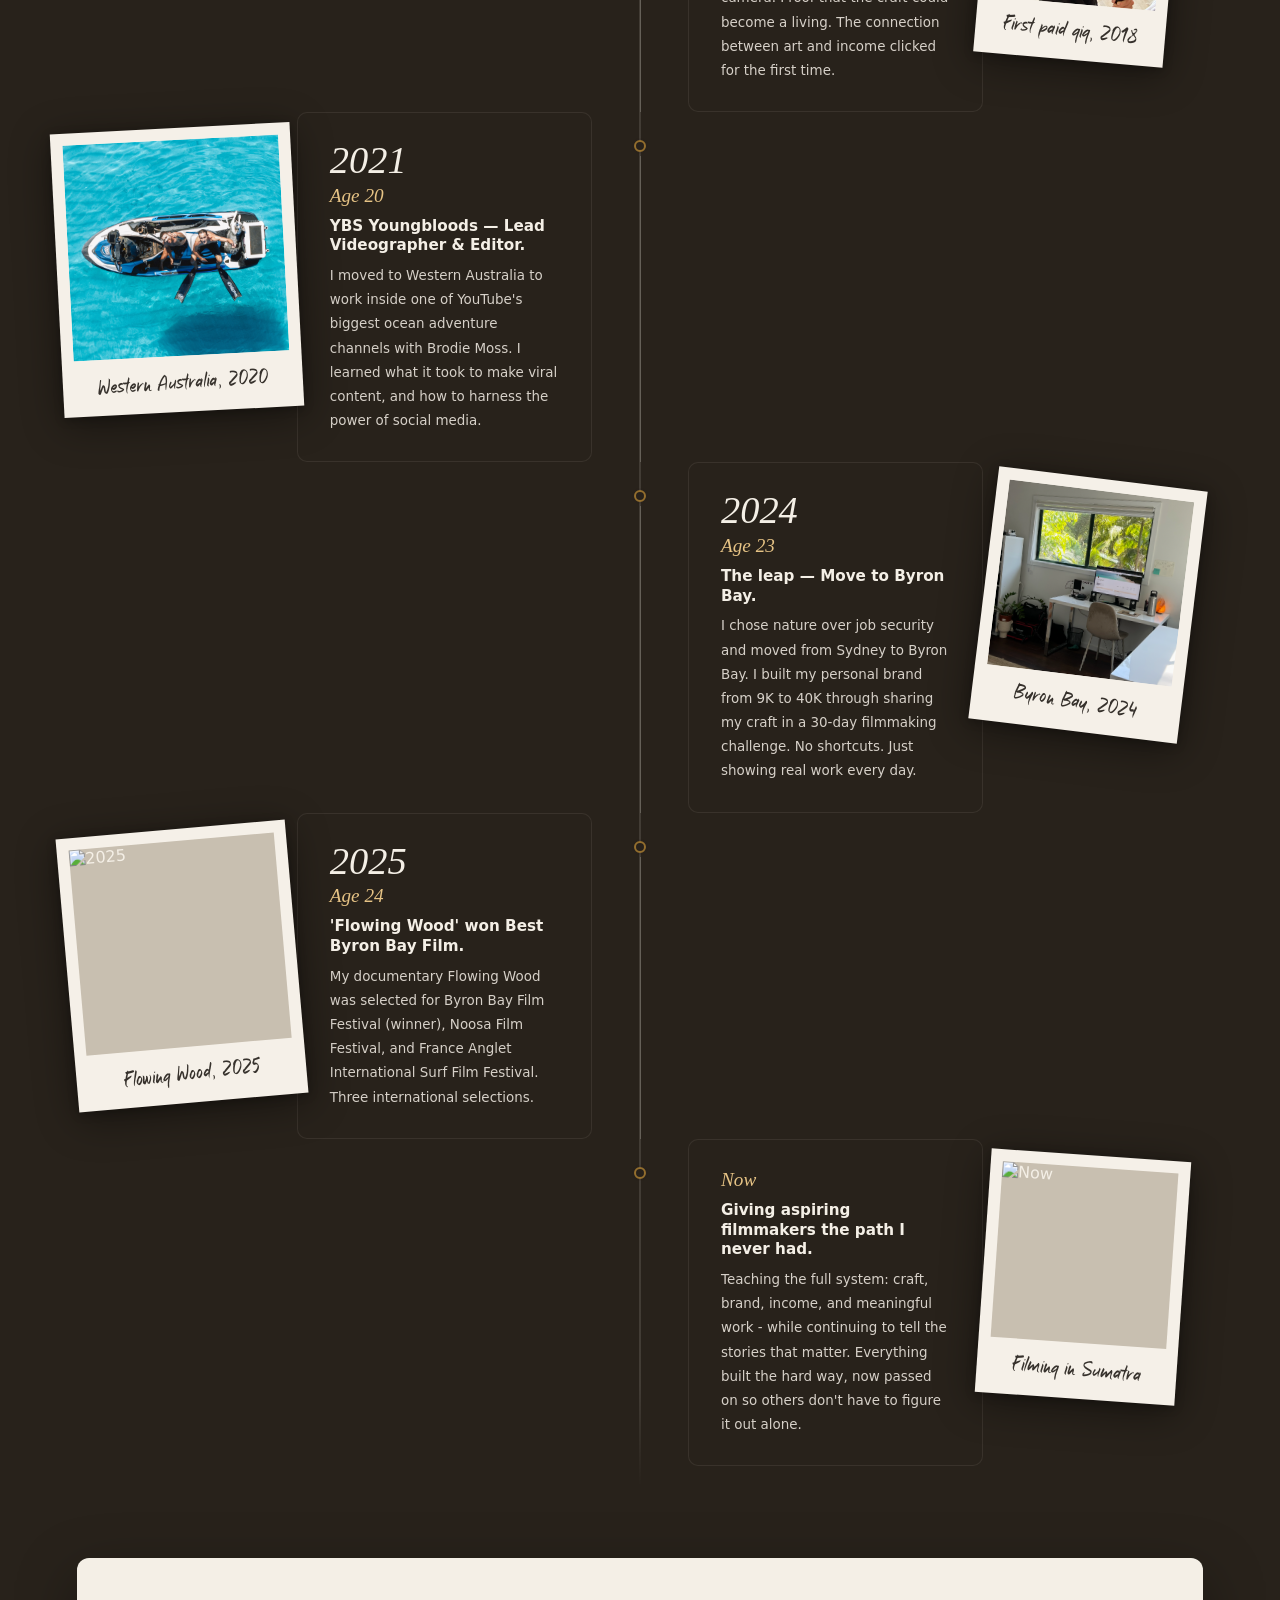
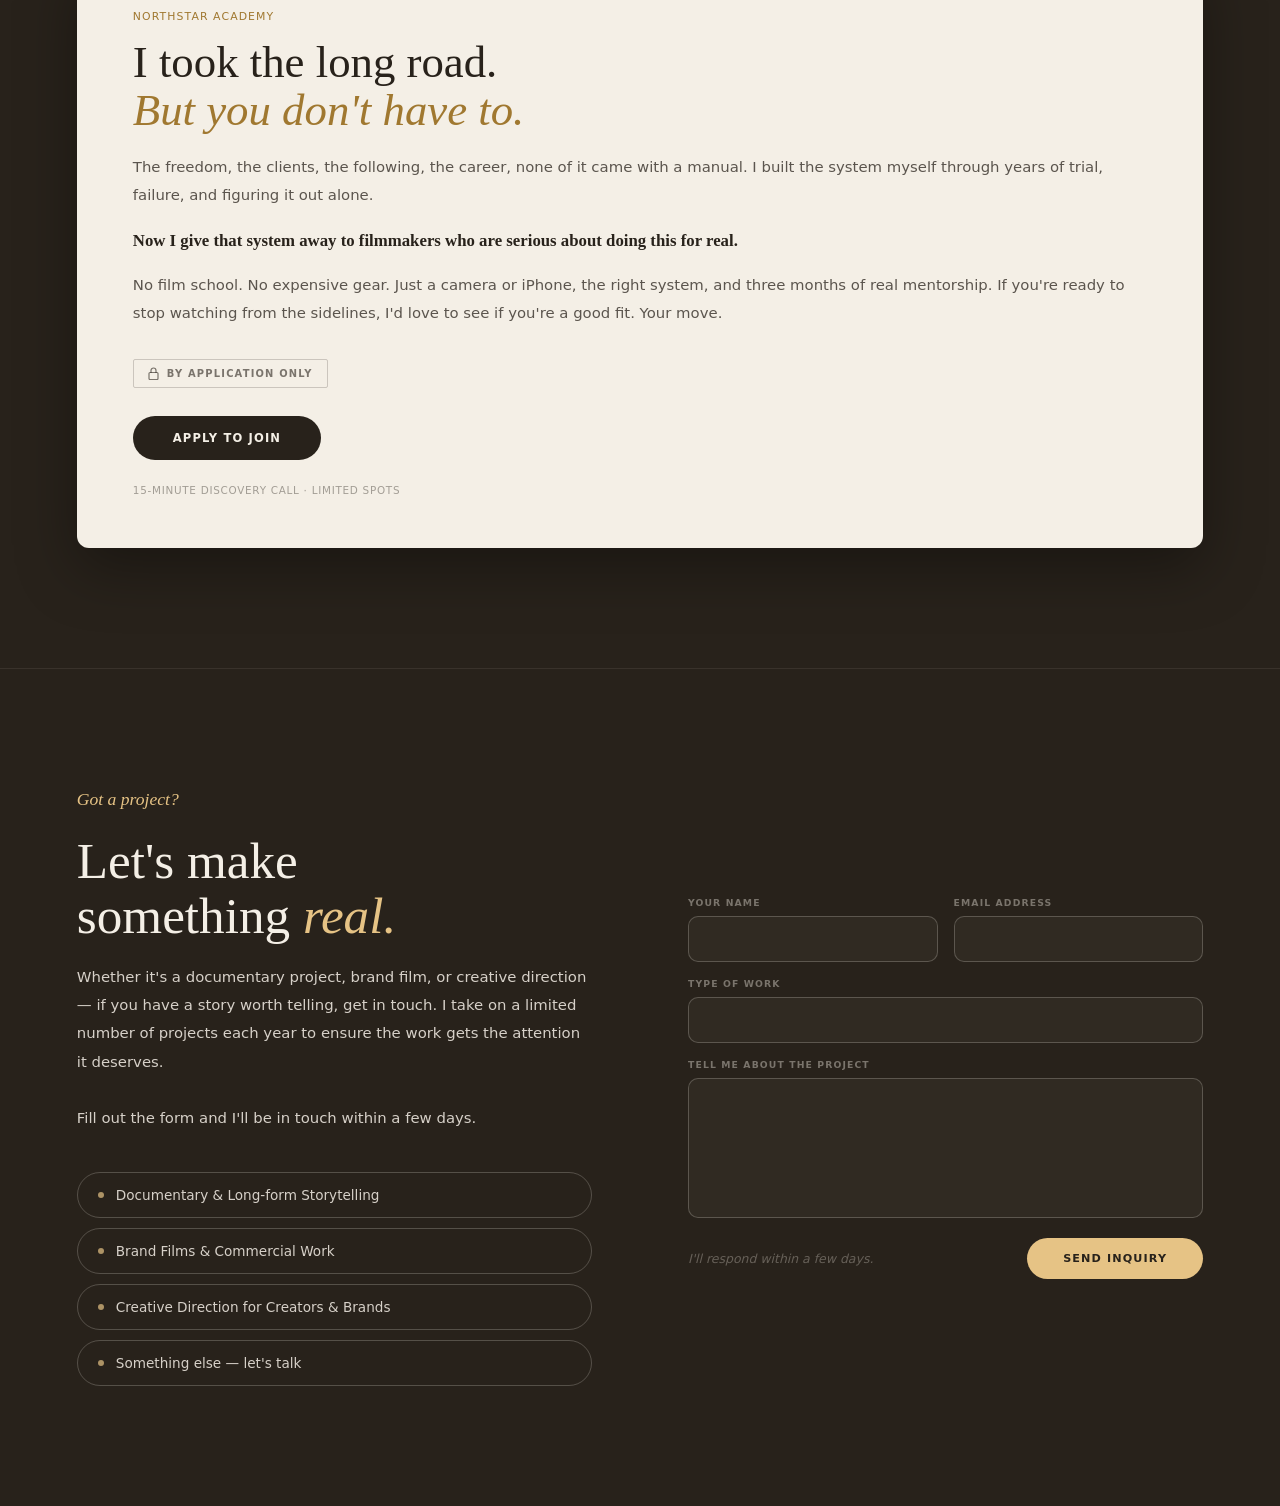
==== commit c20702cf: "push to github" ====
--- a/index.html
+++ b/index.html
@@ -373,7 +373,7 @@
 @media(max-width:960px){
   .about-grid,.fw-grid,.lt-inner{grid-template-columns:1fr;gap:52px;}
   .cd-grid{grid-template-columns:1fr;}
-  .film-card{grid-template-columns:1fr;height:auto;}
+  .film-card{grid-template-columns:1fr;height:auto;background:var(--gold);}
   .fc-image{width:100%;height:auto;aspect-ratio:16/9;border-radius:12px 12px 0 0;overflow:hidden;}
   .fc-image img{position:absolute;inset:0;}
   .tl-item{grid-template-columns:80px 1fr;}
@@ -399,7 +399,7 @@
 /* ── WORK TABS ── */
 .work-tabs{background:var(--bg);border-top:1px solid rgba(40,34,27,0.12);}
 .tab-radio{display:none;}
-.wt-header{display:flex;justify-content:space-between;align-items:flex-end;margin-bottom:56px;gap:40px;flex-wrap:wrap;}
+.wt-header{display:flex;justify-content:space-between;align-items:flex-end;margin-bottom:24px;gap:40px;flex-wrap:wrap;}
 .wt-heading-block{flex:1;min-width:280px;}
 .wt-headline{font-family:var(--serif);font-weight:400;font-size:clamp(2.4rem,4vw,5rem);line-height:1.06;color:var(--cream);}
 .wt-headline em{font-style:italic;color:var(--gold);}
@@ -412,7 +412,7 @@
 #tab-brand:checked ~ .wt-header label[for="tab-brand"]{background:var(--gold);color:var(--bg);}
 #tab-doc:checked ~ #wt-documentary{display:block;}
 #tab-brand:checked ~ #wt-brand{display:block;}
-.wt-blurb{font-family:var(--serif);font-style:italic;font-size:1rem;color:var(--cream2);line-height:1.7;margin-bottom:40px;max-width:600px;display:none;}
+.wt-blurb{font-family:'Canela Text',Georgia,serif;font-style:italic;font-size:1rem;color:var(--cream2);line-height:1.7;margin-bottom:24px;max-width:600px;display:none;text-align:center;margin-left:auto;margin-right:auto;}
 
 /* ── TWO-DOOR WORK ENTRY ── */
 .work-entry{background:var(--bg);border-top:1px solid var(--border);padding:120px 6vw;}
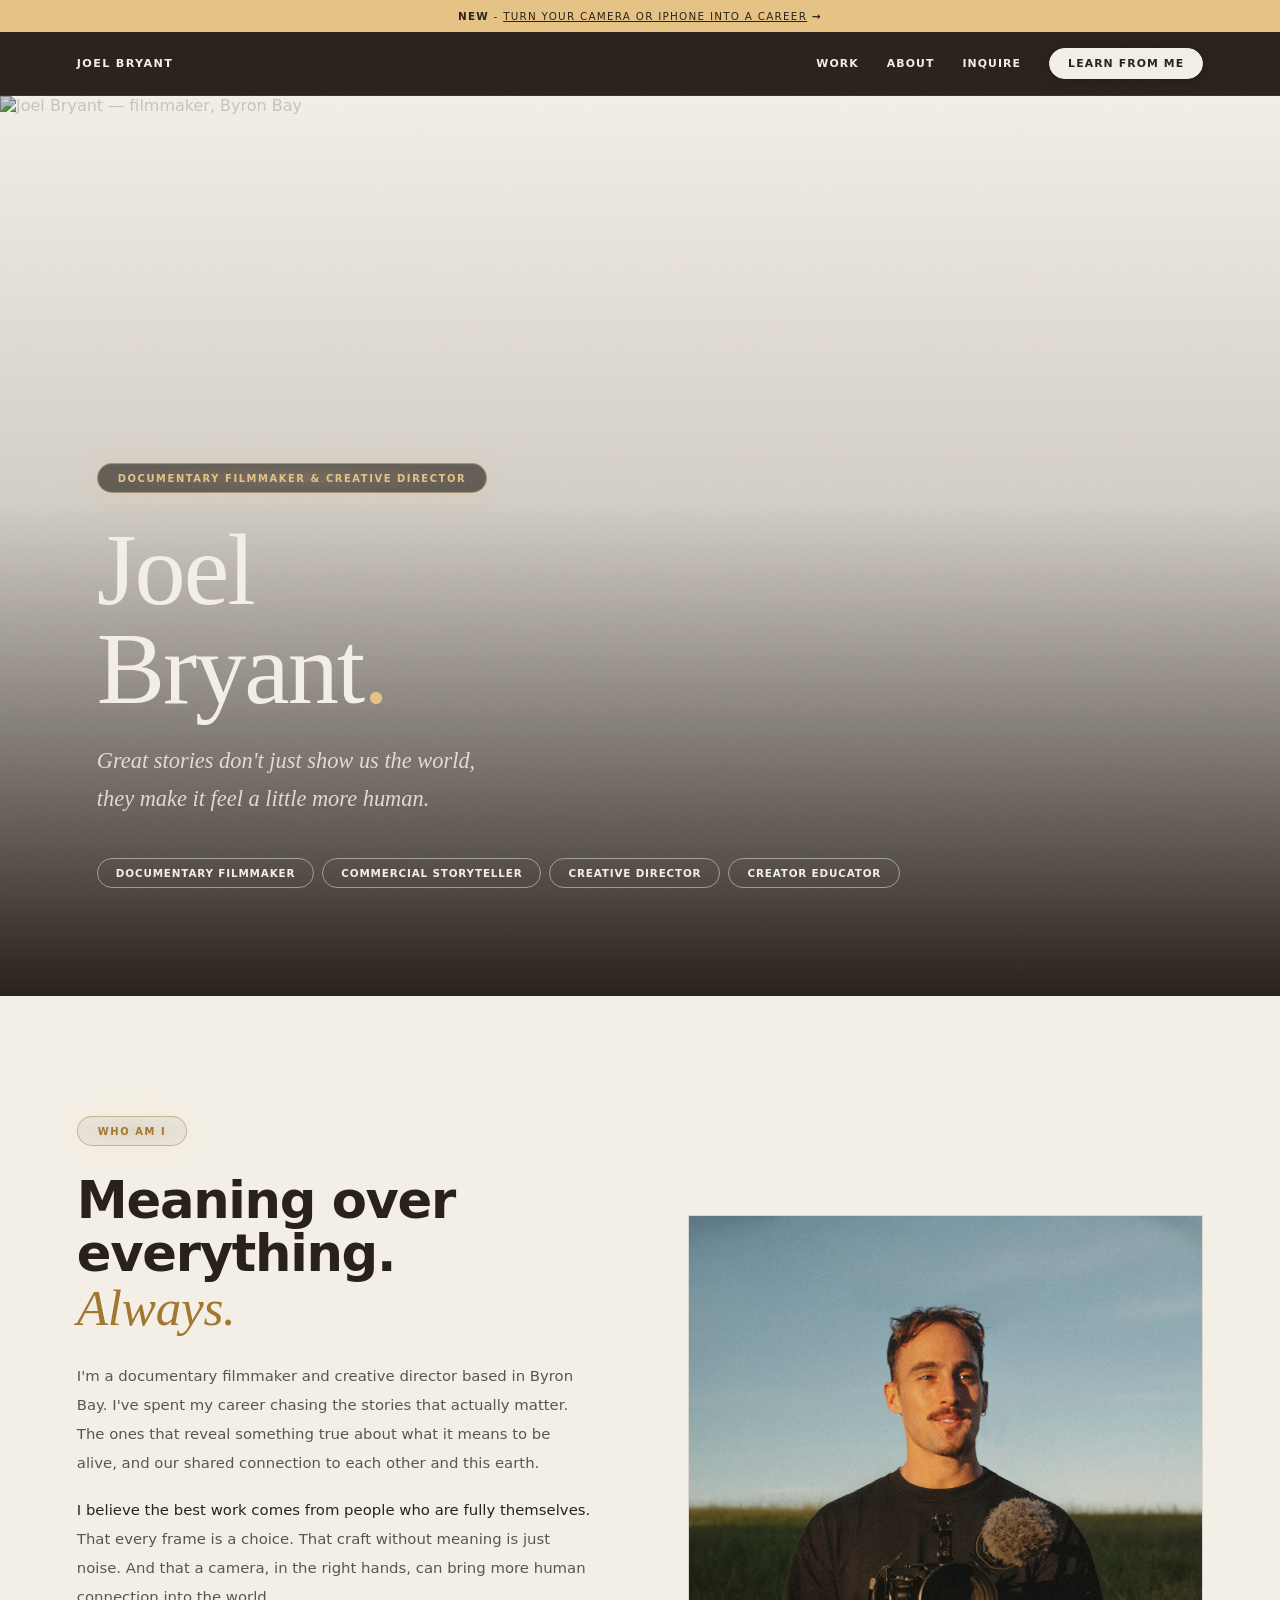
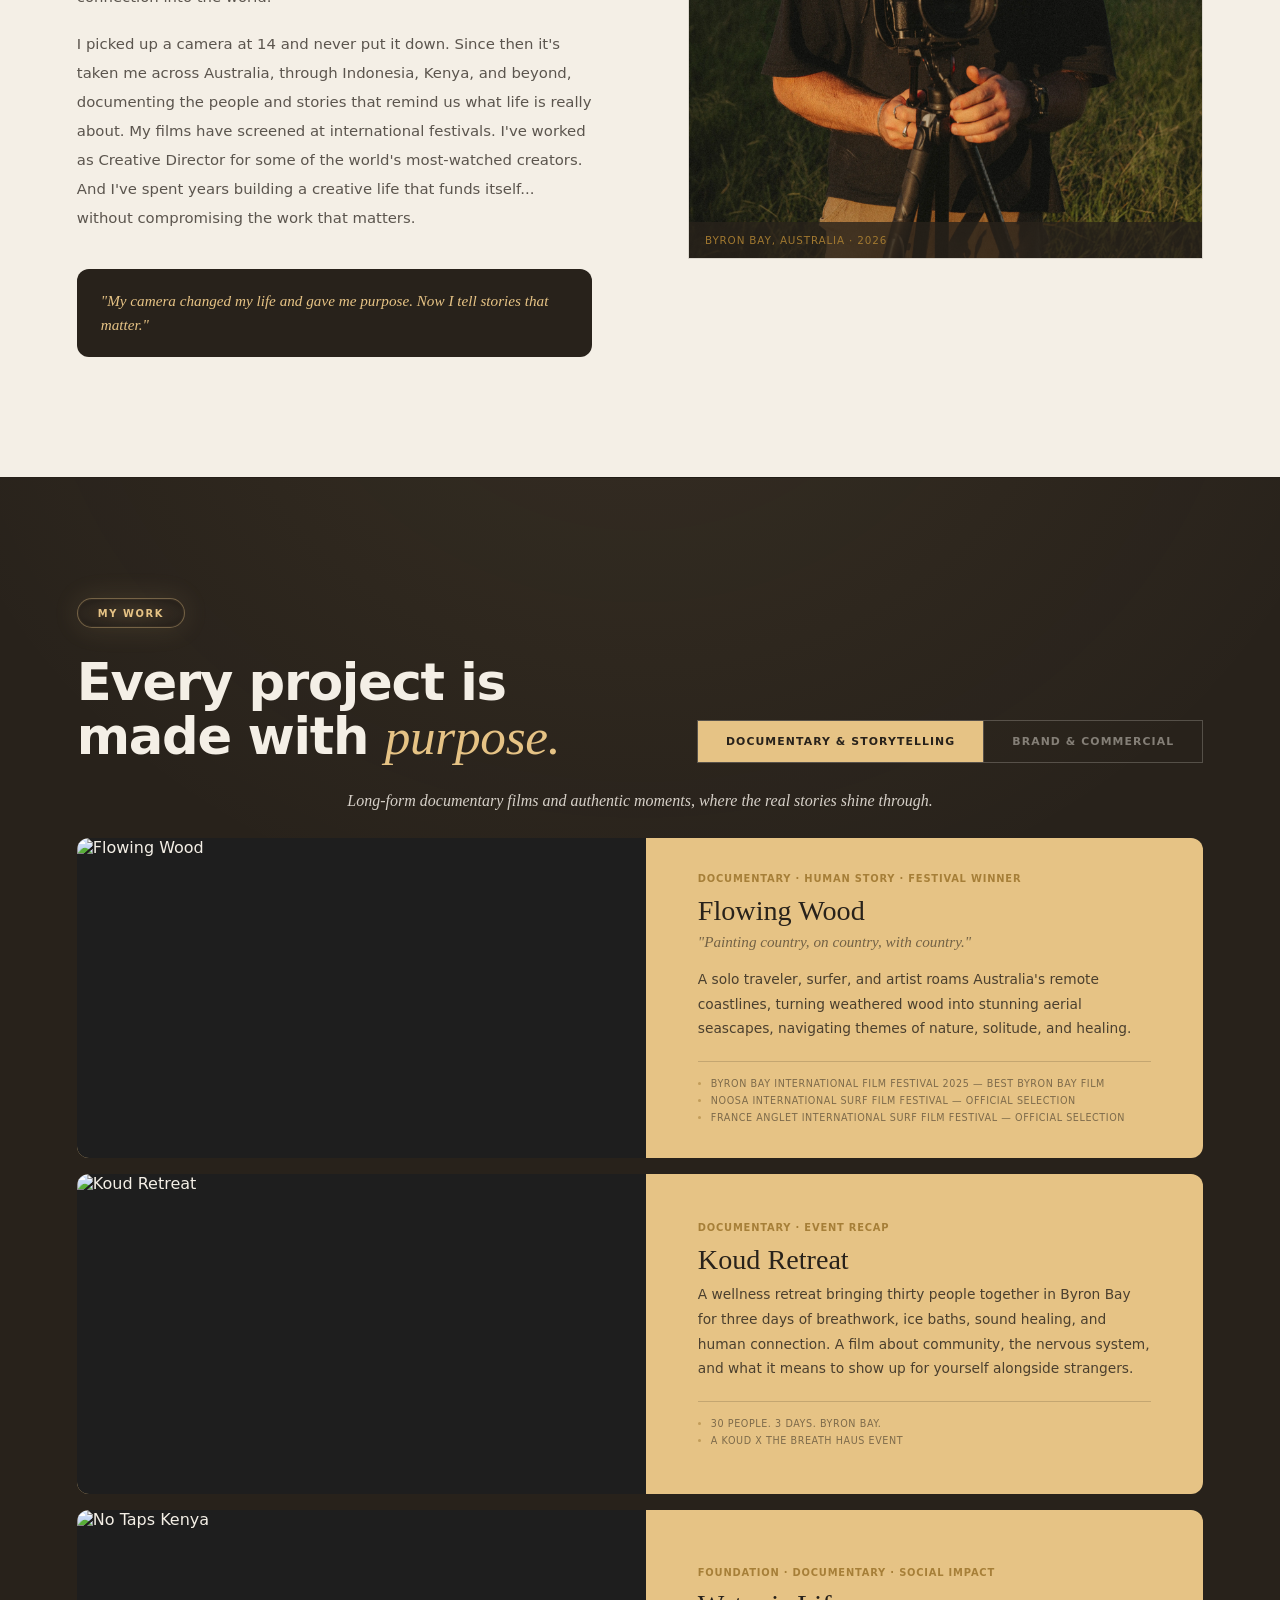
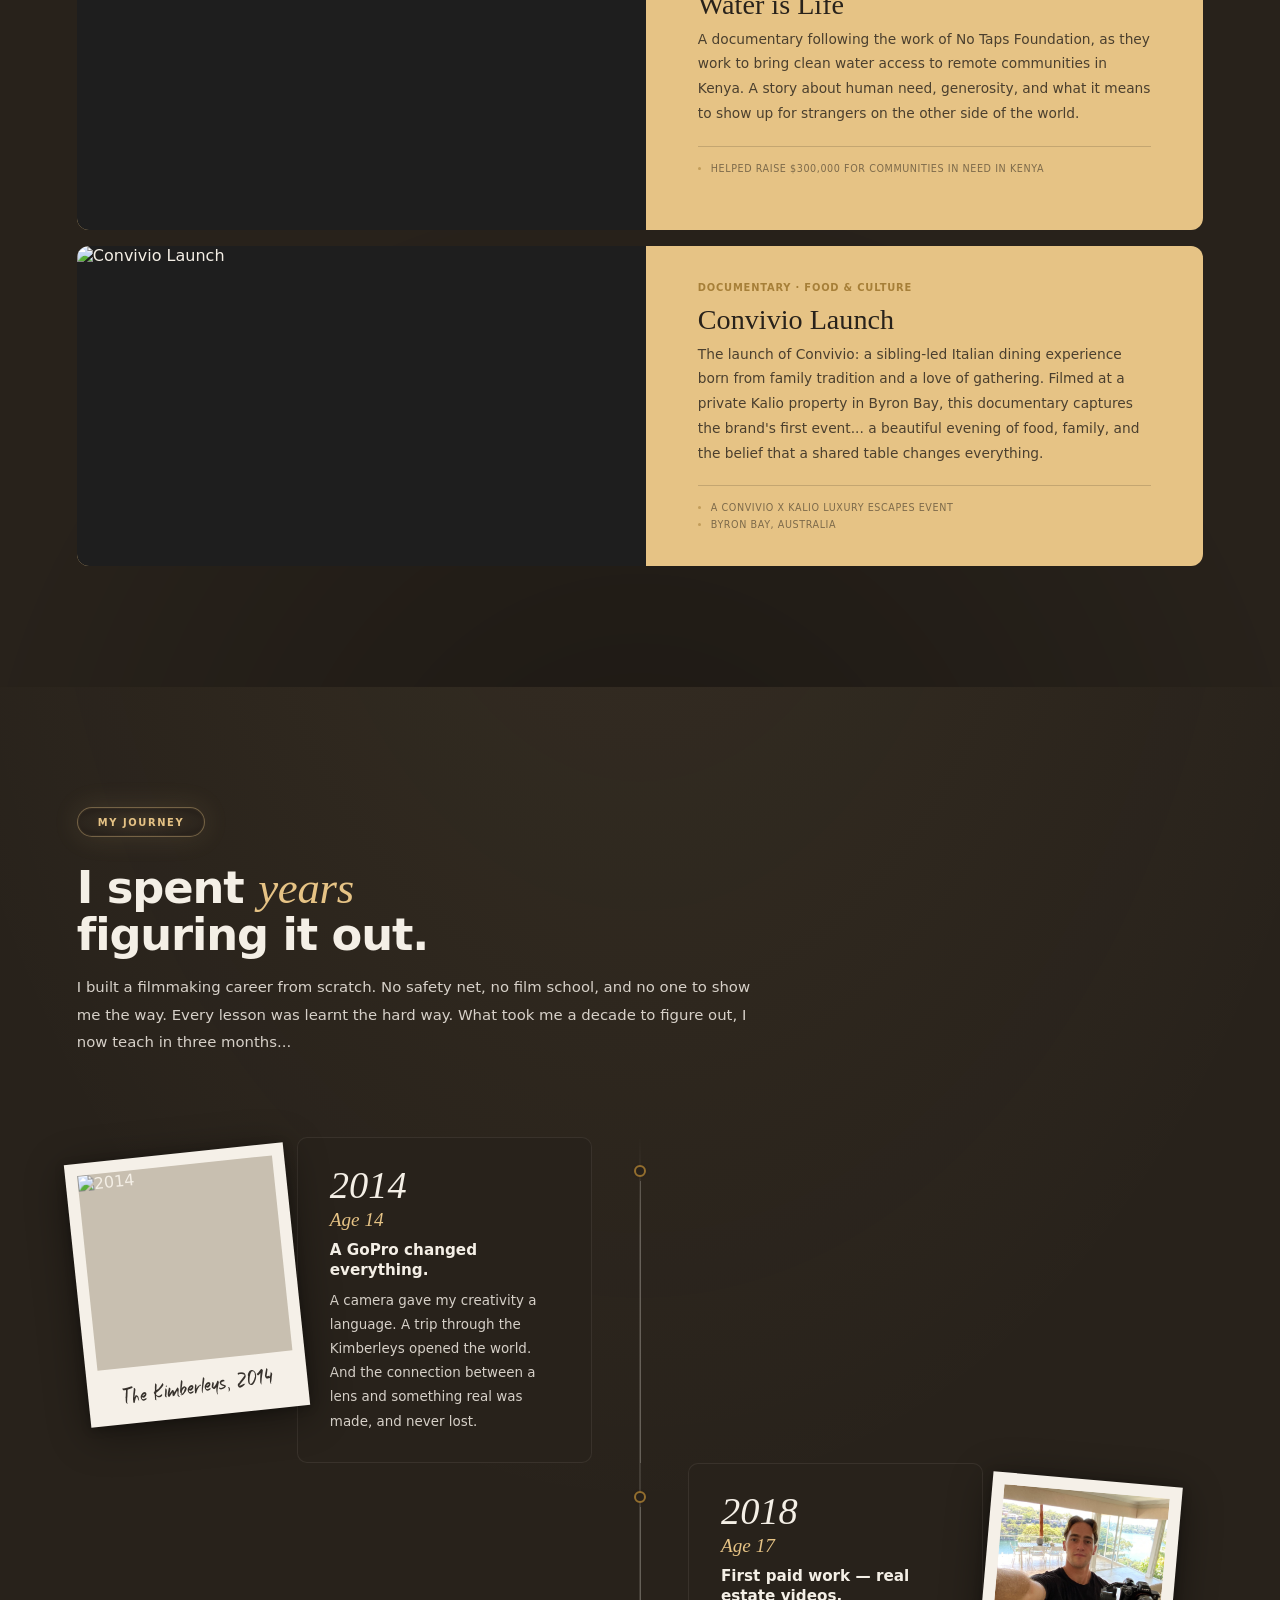
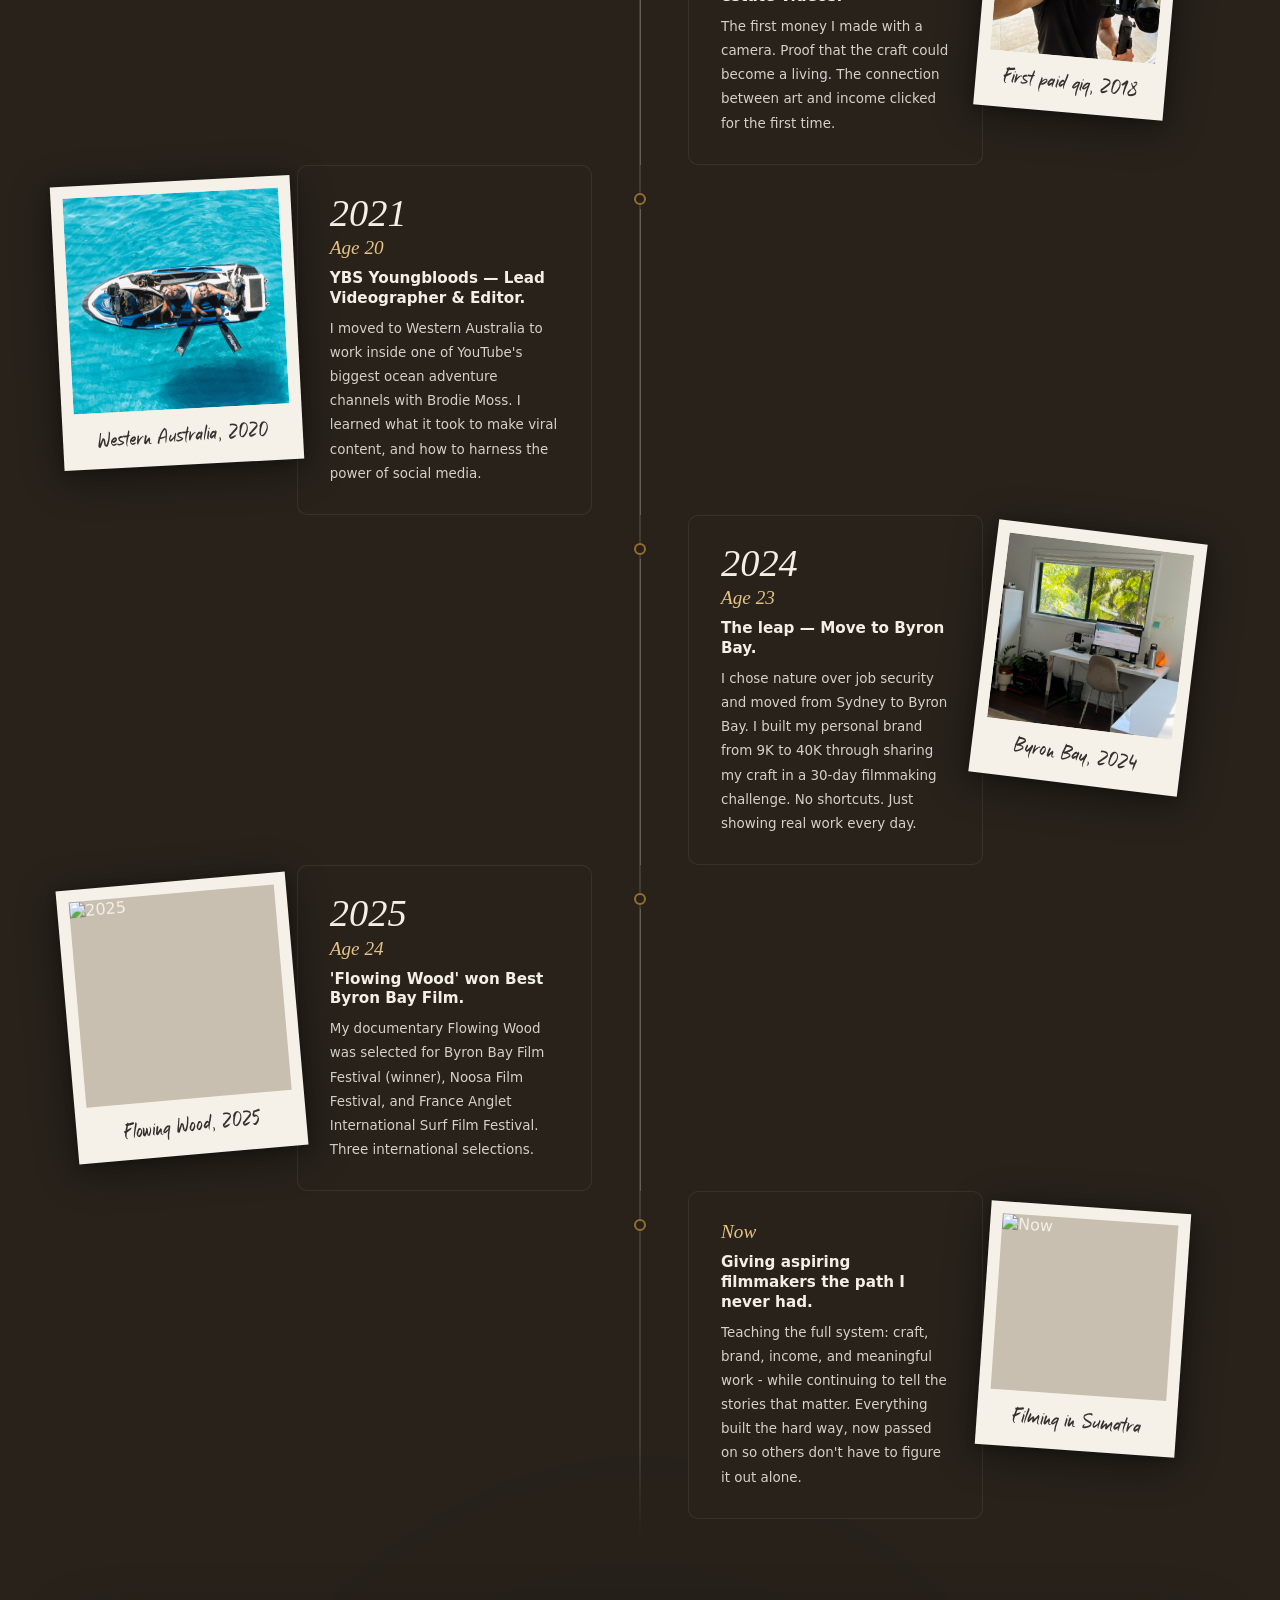
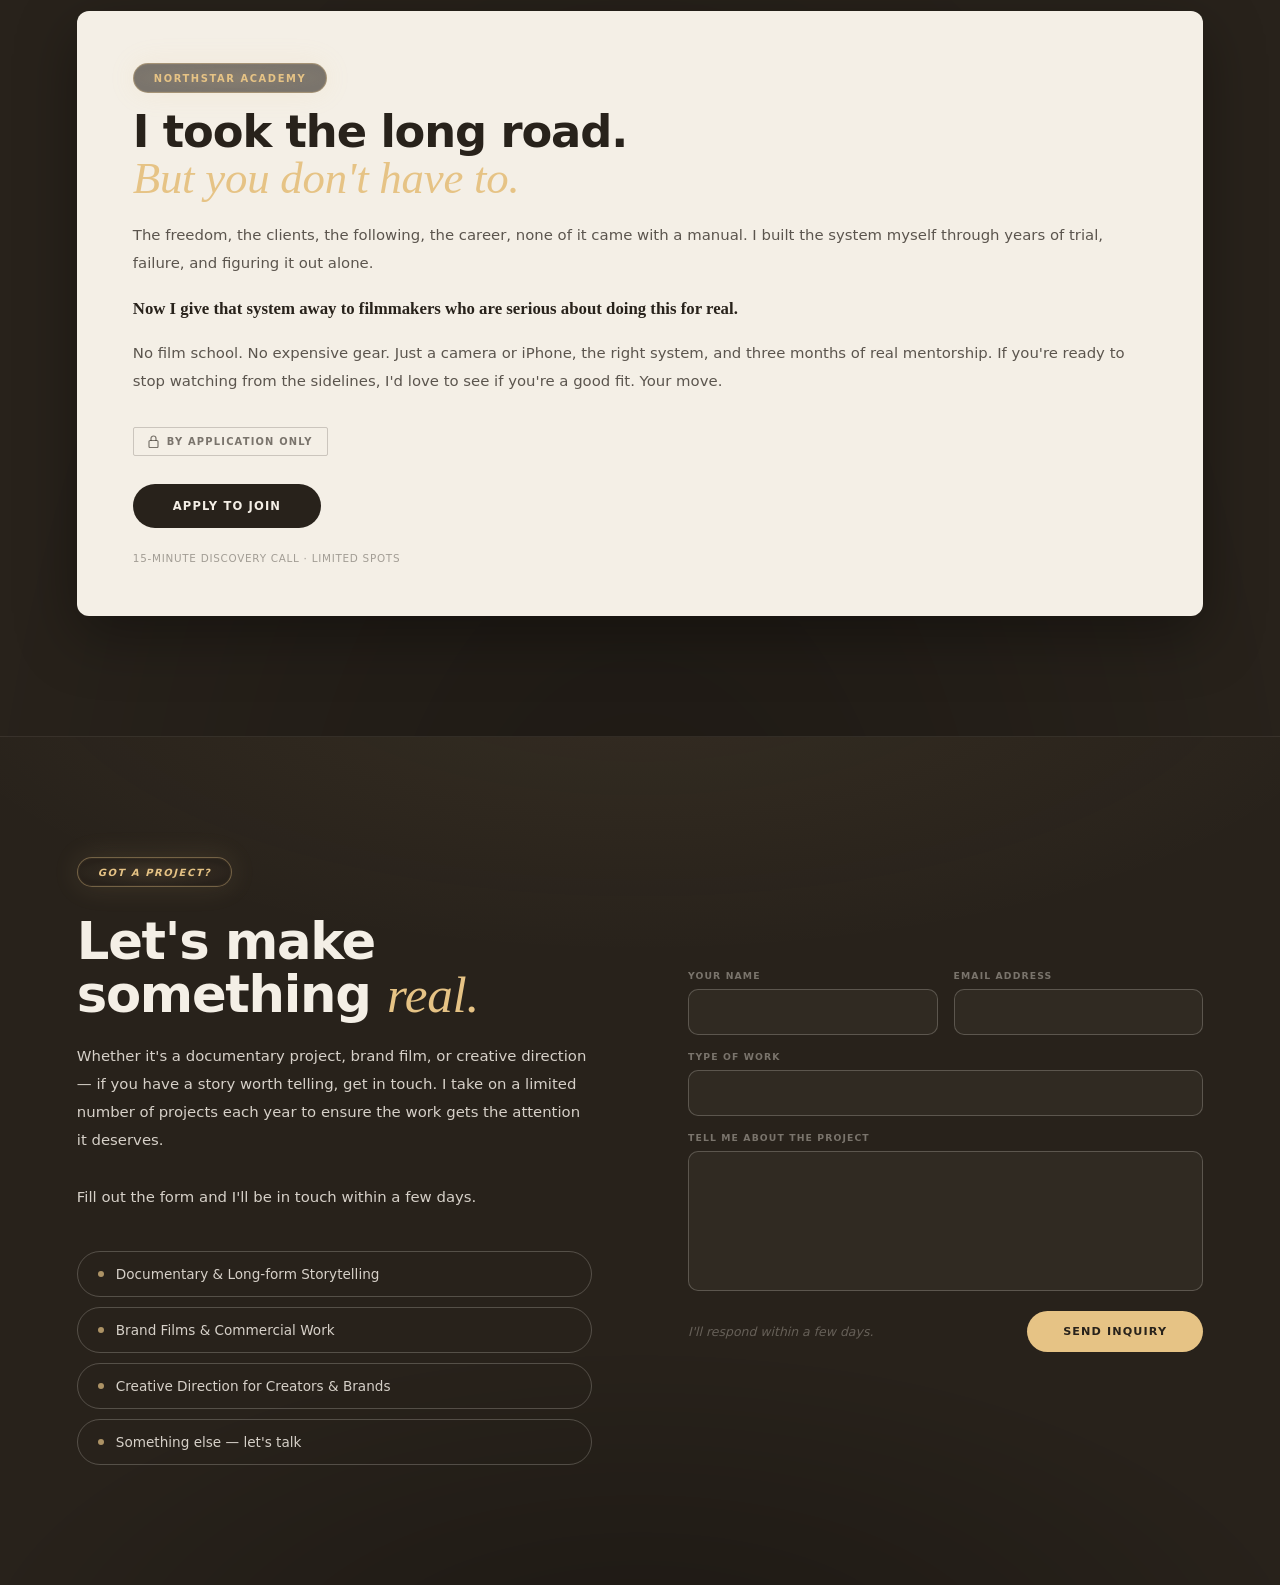
==== commit 59490e9f: "Adopt Northstar design language across site Adds a shared northstar.css stylesheet, linked from ever" ====
--- a/index.html
+++ b/index.html
@@ -334,8 +334,8 @@
   .tl-item,.tl-item.right{grid-template-columns:36px 1fr!important;grid-template-rows:auto;position:relative;overflow:visible;}
   .tl-item.left .tl-card,.tl-item.right .tl-card{grid-column:2!important;grid-row:1;margin:0 0 0 14px!important;padding:16px 14px;position:relative;z-index:3;}
   .tl-item.left .tl-spacer,.tl-item.right .tl-spacer{grid-column:1!important;grid-row:1;}
-  .tl-item.left .tl-polaroid-wrap,.tl-item.right .tl-polaroid-wrap{display:flex!important;position:absolute;left:50px;top:-44px;z-index:5;padding:0;margin:0;grid-column:unset;grid-row:unset;}
-  .tl-item:last-child .tl-polaroid-wrap{top:-66px;}
+  .tl-item.left .tl-polaroid-wrap,.tl-item.right .tl-polaroid-wrap{display:flex!important;position:absolute;left:50px;top:-16px;z-index:5;padding:0;margin:0;grid-column:unset;grid-row:unset;}
+  .tl-item:last-child .tl-polaroid-wrap{top:-16px;}
   .tl-polaroid{width:110px!important;position:relative;z-index:5;}
   .tl-polaroid-caption{font-size:0.65rem!important;height:48px!important;line-height:1.2;margin-top:0!important;}
   .tl-item .tl-year{padding-left:118px;}
@@ -496,6 +496,7 @@
 }
 
 </style>
+<link rel="stylesheet" href="northstar.css">
 </head>
 <body>
 
--- a/northstar.css
+++ b/northstar.css
@@ -0,0 +1,243 @@
+/* ============================================================
+   northstar.css
+   Northstar (joinnorthstar.co) design moves layered onto the
+   Joel Bryant identity. Loaded after each page's own <style>
+   block so these rules cascade as the final layer.
+   ============================================================ */
+
+/* Heavy SF Pro for the new sans-bold display headlines.
+   Registered here so every page can use it without editing each
+   per-page font-face block. */
+@font-face {
+  font-family: 'SF Pro Display';
+  src: url('fonts/SFProDisplay-Heavy.woff2') format('woff2');
+  font-weight: 800;
+  font-style: normal;
+  font-display: swap;
+}
+@font-face {
+  font-family: 'SF Pro Display';
+  src: url('fonts/SFProDisplay-Bold.woff2') format('woff2');
+  font-weight: 700;
+  font-style: normal;
+  font-display: swap;
+}
+
+/* ── 1. Atmospheric vignette on dark sections ──
+   Northstar's deep cocoa background isn't flat — there's a faint
+   amber halo at the top and a soft darkening at the corners. We
+   replace the flat dark fill on each dark section with a layered
+   gradient that reads as the same colour but feels lit. */
+.cd, .timeline, .portfolio, .inquire,
+.work-tabs, .work-entry, .brand-work {
+  background:
+    radial-gradient(ellipse 90% 55% at 50% -10%, rgba(230,195,133,0.07), transparent 65%),
+    radial-gradient(ellipse 90% 65% at 50% 110%, rgba(0,0,0,0.28), transparent 60%),
+    var(--bg) !important;
+}
+.learn-transition {
+  background:
+    radial-gradient(ellipse 90% 55% at 50% -10%, rgba(230,195,133,0.06), transparent 65%),
+    var(--bg2) !important;
+}
+/* Same warm-glow treatment for the body itself, so single-section
+   pages (apply.html, landing.html) inherit the atmosphere. */
+body {
+  background:
+    radial-gradient(ellipse 80% 55% at 50% 0%, rgba(230,195,133,0.05), transparent 60%),
+    var(--bg);
+}
+
+/* ── 2. Pill-shaped section eyebrow tags ──
+   Northstar's signature "THE 12-WEEK JOURNEY" capsule. Gold border,
+   dark interior with a faint amber inner glow. Replaces the plain
+   uppercase eyebrow text used throughout the site. */
+.tag-label,
+.tag-label-light,
+.proj-type,
+.proj-section-label,
+.frames-label,
+.cta-eyebrow,
+.hero-eyebrow,
+.tag {
+  display: inline-flex !important;
+  align-items: center;
+  gap: 0 !important;
+  padding: 9px 20px 8px !important;
+  border: 1px solid rgba(230,195,133,0.4) !important;
+  background:
+    radial-gradient(ellipse at center, rgba(230,195,133,0.12), transparent 75%),
+    rgba(40,34,27,0.6) !important;
+  color: var(--gold) !important;
+  border-radius: 999px !important;
+  font-family: var(--sans) !important;
+  font-size: 0.62rem !important;
+  font-weight: 700 !important;
+  letter-spacing: 0.16em !important;
+  text-transform: uppercase !important;
+  box-shadow:
+    0 0 28px rgba(230,195,133,0.12),
+    inset 0 0 0 1px rgba(230,195,133,0.05) !important;
+  width: auto !important;
+  margin-bottom: 28px;
+  text-decoration: none;
+}
+.tag-label::before,
+.tag-label-light::before,
+.proj-type::before,
+.proj-section-label::before,
+.frames-label::before,
+.cta-eyebrow::before,
+.hero-eyebrow::before,
+.tag::before {
+  content: none !important;
+  display: none !important;
+}
+/* Hero eyebrow sits on photography — slightly stronger fill */
+.hero-eyebrow {
+  background:
+    radial-gradient(ellipse at center, rgba(230,195,133,0.16), transparent 75%),
+    rgba(20,15,10,0.6) !important;
+  border-color: rgba(230,195,133,0.5) !important;
+}
+/* Eyebrows on cream sections need inverted contrast */
+.about .tag-label,
+.about2 .tag-label,
+.fw .tag-label,
+.lt-inner .tag-label {
+  background:
+    radial-gradient(ellipse at center, rgba(160,120,48,0.10), transparent 75%),
+    rgba(40,34,27,0.06) !important;
+  border-color: rgba(160,120,48,0.45) !important;
+  color: var(--amber) !important;
+}
+
+/* ── 3. Northstar headline treatment ──
+   The signature move: bold sans-serif for the body of the headline
+   with a serif italic accent word in gold ("The Northstar Cohort.").
+   We flip the listed display headlines from Canela to SF Pro Heavy
+   while letting any <em> child render as italic Canela in gold. */
+.about-headline,
+.about2-headline,
+.wt-headline,
+.fw-headline,
+.lt-headline,
+.inquire-headline,
+.work-entry-headline,
+.tl-cta-heading,
+.tl-headline,
+.cd-headline,
+.portfolio-headline,
+.t-headline,
+.lanes-headline,
+.who-headline,
+.tr-headline,
+.fy-headline,
+.pr-headline {
+  font-family: var(--sans) !important;
+  font-weight: 800 !important;
+  letter-spacing: -0.025em !important;
+  line-height: 1.04 !important;
+}
+.about-headline em,
+.about2-headline em,
+.wt-headline em,
+.fw-headline em,
+.lt-headline em,
+.inquire-headline em,
+.work-entry-headline em,
+.tl-cta-heading em,
+.tl-headline em,
+.cd-headline em,
+.portfolio-headline em,
+.t-headline em,
+.lanes-headline em,
+.who-headline em,
+.tr-headline em,
+.fy-headline em,
+.pr-headline em {
+  font-family: var(--serif) !important;
+  font-weight: 400 !important;
+  font-style: italic !important;
+  letter-spacing: -0.005em !important;
+}
+/* On cream-background headlines, the italic accent uses the warmer
+   amber rather than gold — matches Northstar's rust-orange italic
+   tone seen on its cream "There's never been more opportunity" panel. */
+.about-headline em,
+.about2-headline em,
+.fw-headline em {
+  color: var(--amber) !important;
+}
+/* Dark-section headlines keep the brighter gold italic. */
+.wt-headline em,
+.lt-headline em,
+.inquire-headline em,
+.work-entry-headline em,
+.tl-headline em,
+.cd-headline em,
+.portfolio-headline em,
+.t-headline em,
+.lanes-headline em,
+.who-headline em,
+.tr-headline em,
+.fy-headline em,
+.pr-headline em,
+.tl-cta-heading em {
+  color: var(--gold) !important;
+}
+
+/* ── 4. Glowing gold-bordered card ──
+   Northstar's "Master the art." / "Build the business." comparison
+   cards: dark interior, amber inner glow, hairline gold border that
+   intensifies on hover. We retrofit it onto the two-door work entry
+   on the home page and expose it as a utility for future use. */
+.ns-glow-card,
+.work-door {
+  background:
+    radial-gradient(ellipse 100% 80% at 50% 50%, rgba(230,195,133,0.08), transparent 70%),
+    rgba(40,34,27,0.7) !important;
+  border: 1px solid rgba(230,195,133,0.35) !important;
+  border-radius: 16px !important;
+  box-shadow:
+    0 0 40px rgba(230,195,133,0.08),
+    inset 0 0 0 1px rgba(230,195,133,0.04) !important;
+  transition: border-color 0.4s ease, box-shadow 0.4s ease, transform 0.4s ease !important;
+}
+.ns-glow-card:hover,
+.work-door:hover {
+  border-color: rgba(230,195,133,0.65) !important;
+  box-shadow:
+    0 0 60px rgba(230,195,133,0.20),
+    inset 0 0 0 1px rgba(230,195,133,0.08) !important;
+  transform: translateY(-2px);
+}
+/* The work-doors container previously relied on a shared 1px gap
+   to fake an internal border. Let the glow cards breathe instead. */
+.work-doors {
+  background: transparent !important;
+  border: none !important;
+  gap: 20px !important;
+}
+/* Soften the existing "Primary focus" badge so it doesn't fight the
+   new glowing pill aesthetic. */
+.work-door-primary::after {
+  border-radius: 999px !important;
+  background: rgba(40,34,27,0.7) !important;
+}
+
+/* ── 5. Cream-pill APPLY-style nav button ──
+   Match Northstar's APPLY NOW button: solid cream pill, dark text. */
+.nav-cta {
+  background: var(--cream) !important;
+  color: #28221b !important;
+  border-color: var(--cream) !important;
+  font-weight: 700 !important;
+  box-shadow: 0 2px 14px rgba(0,0,0,0.18);
+  transition: transform 0.2s ease, box-shadow 0.2s ease, background 0.2s ease !important;
+}
+.nav-cta:hover {
+  background: #fff !important;
+  transform: translateY(-1px);
+  box-shadow: 0 4px 20px rgba(0,0,0,0.28);
+}
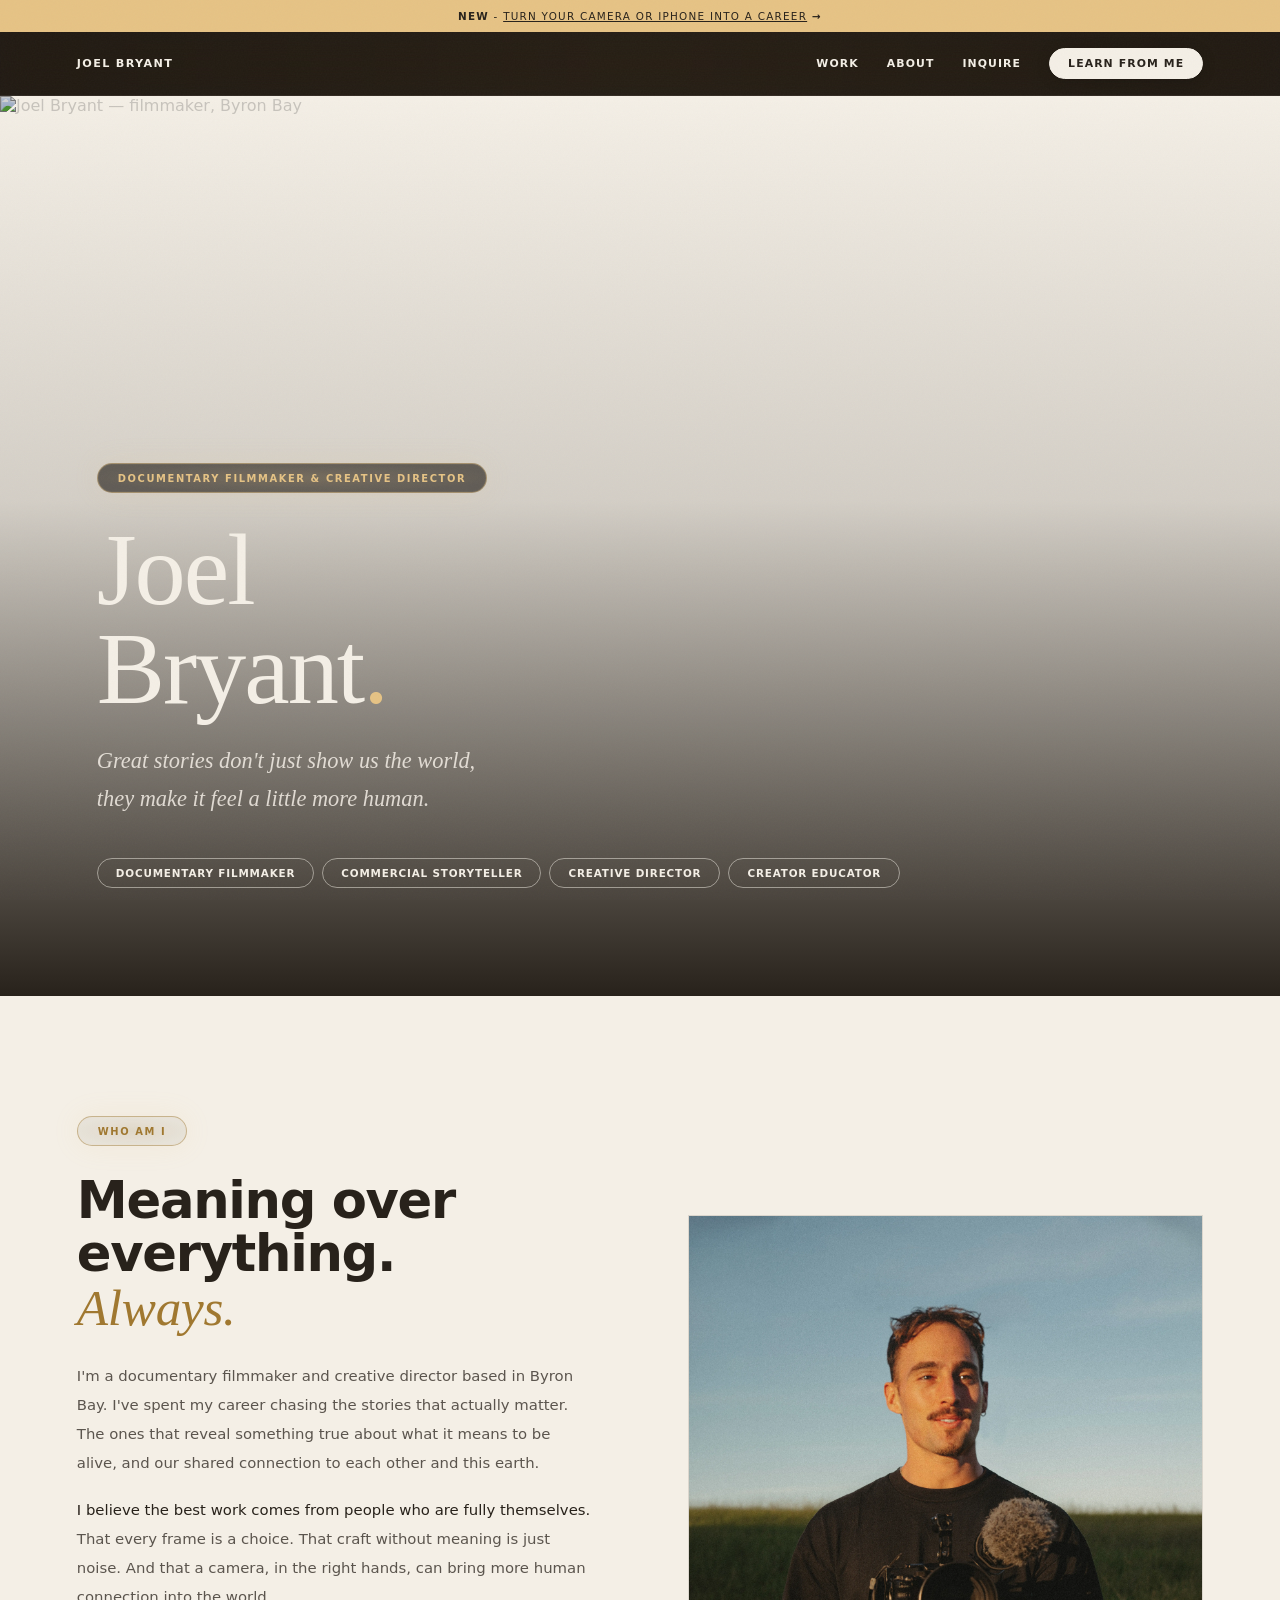
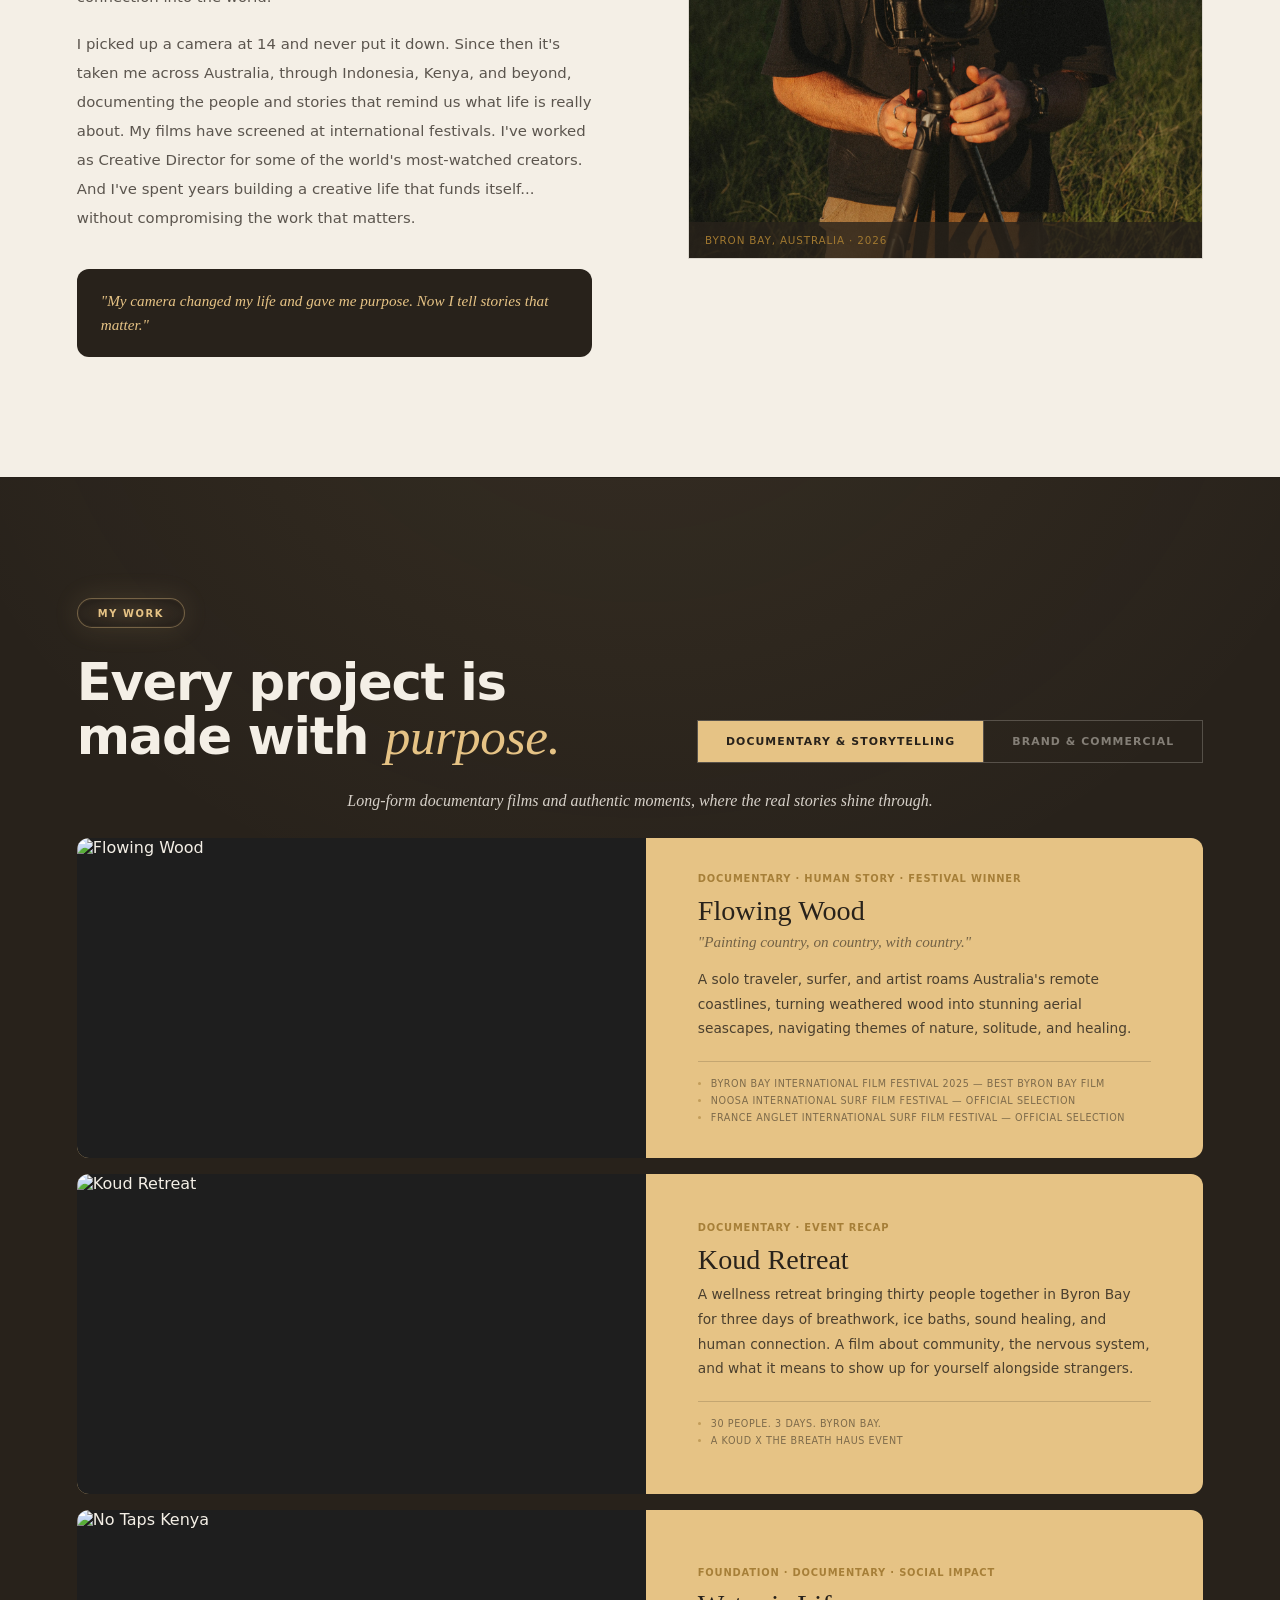
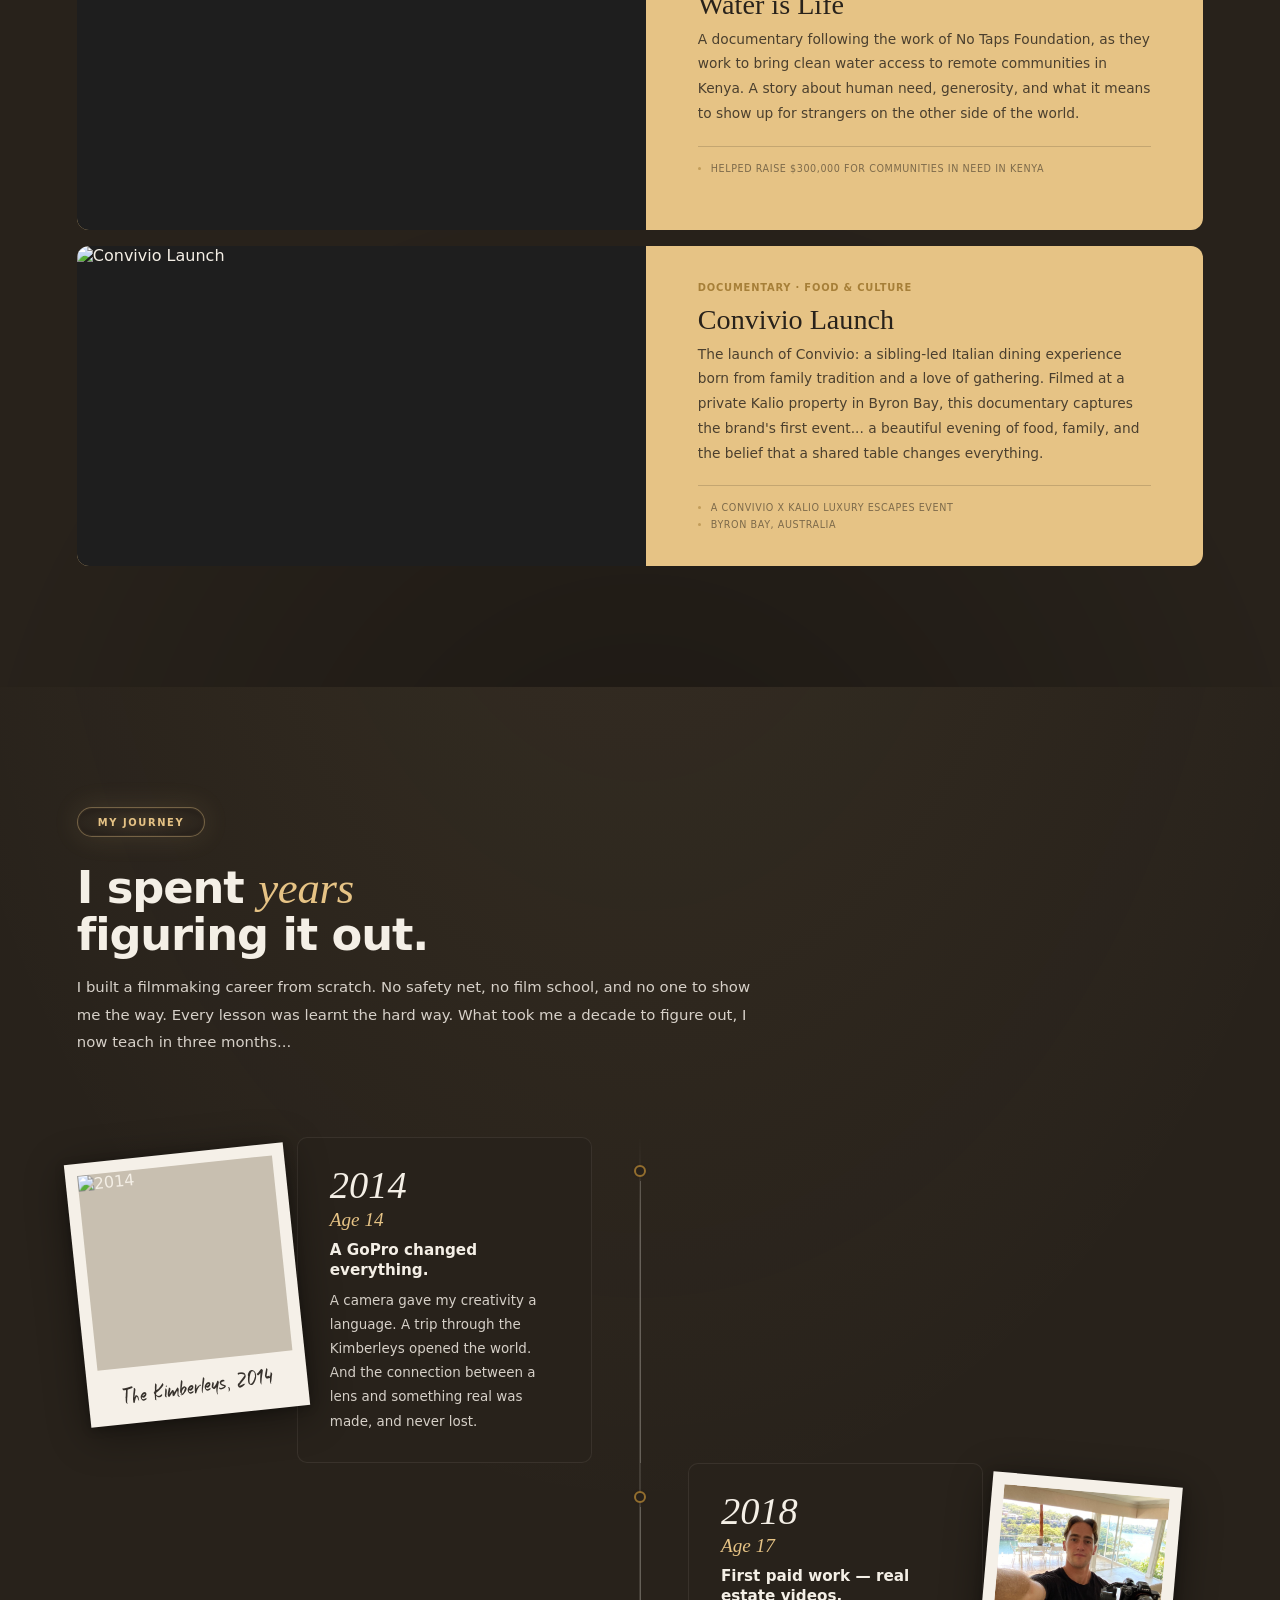
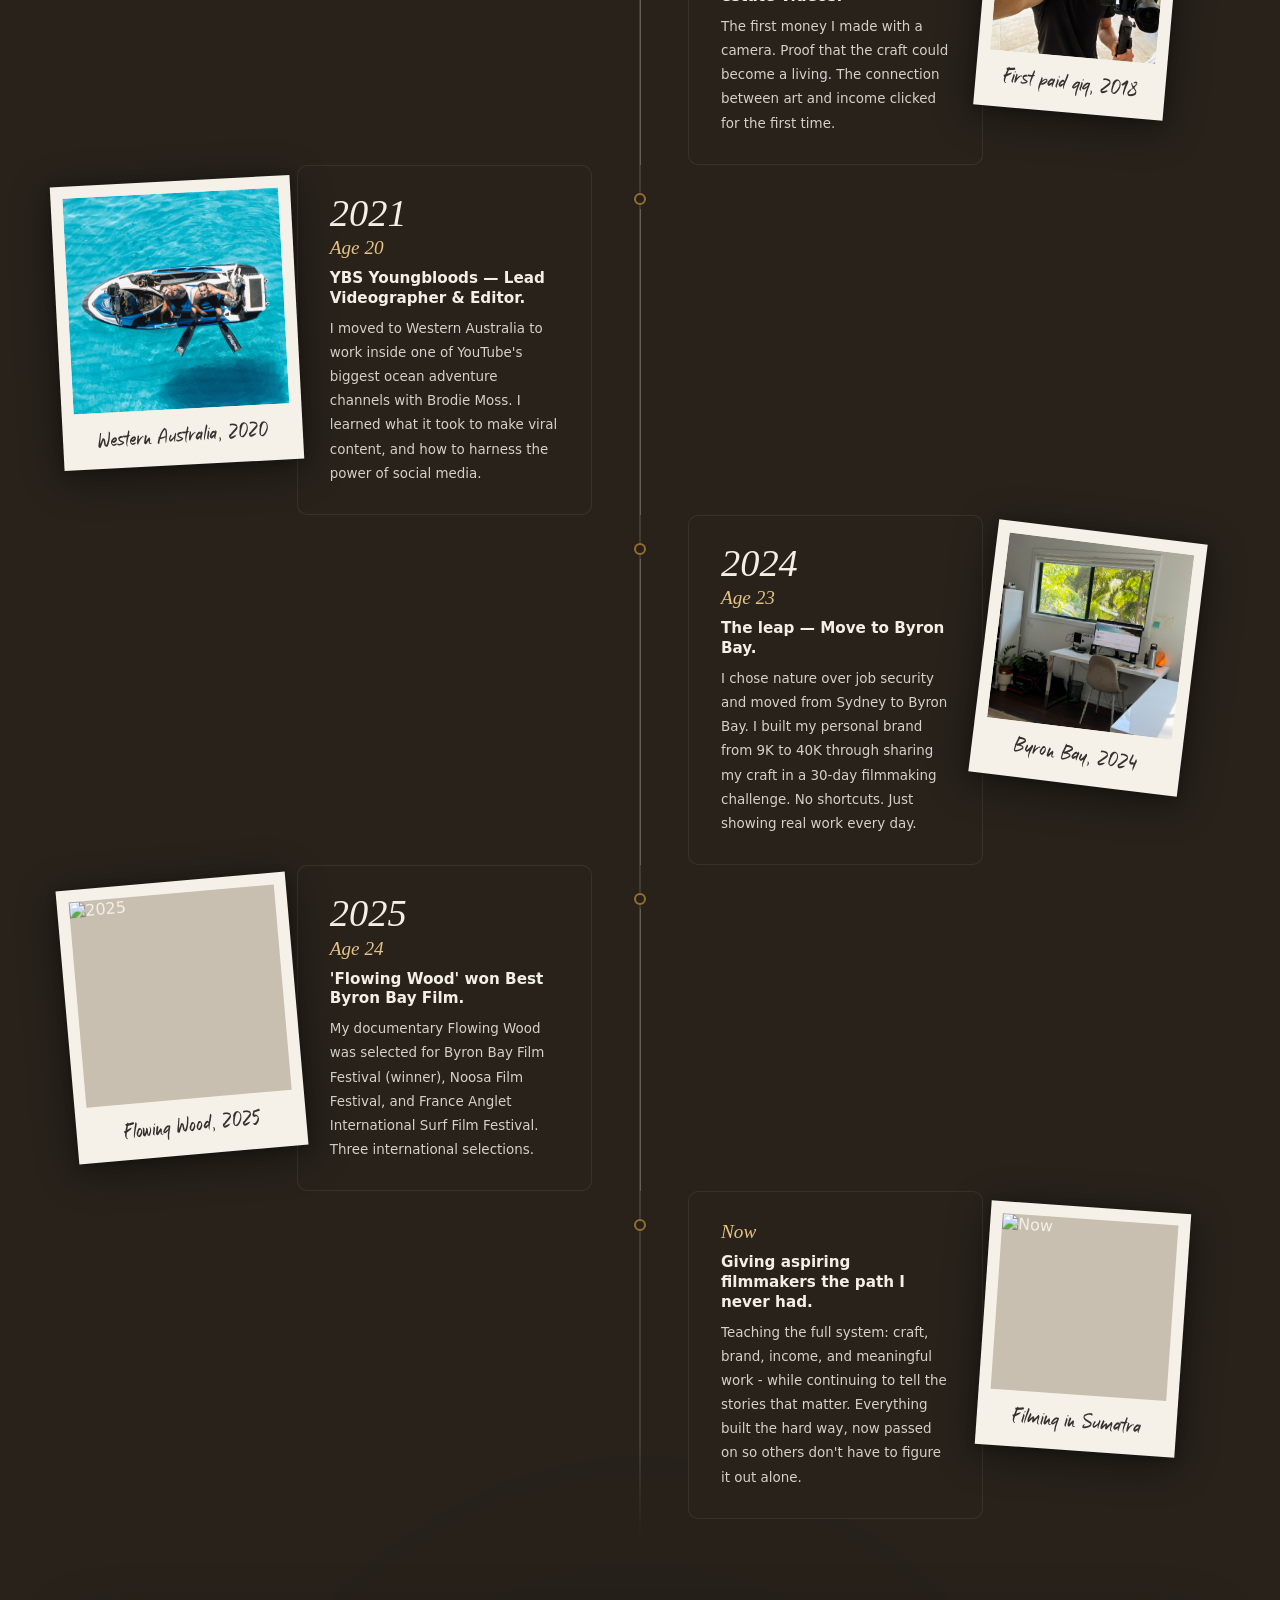
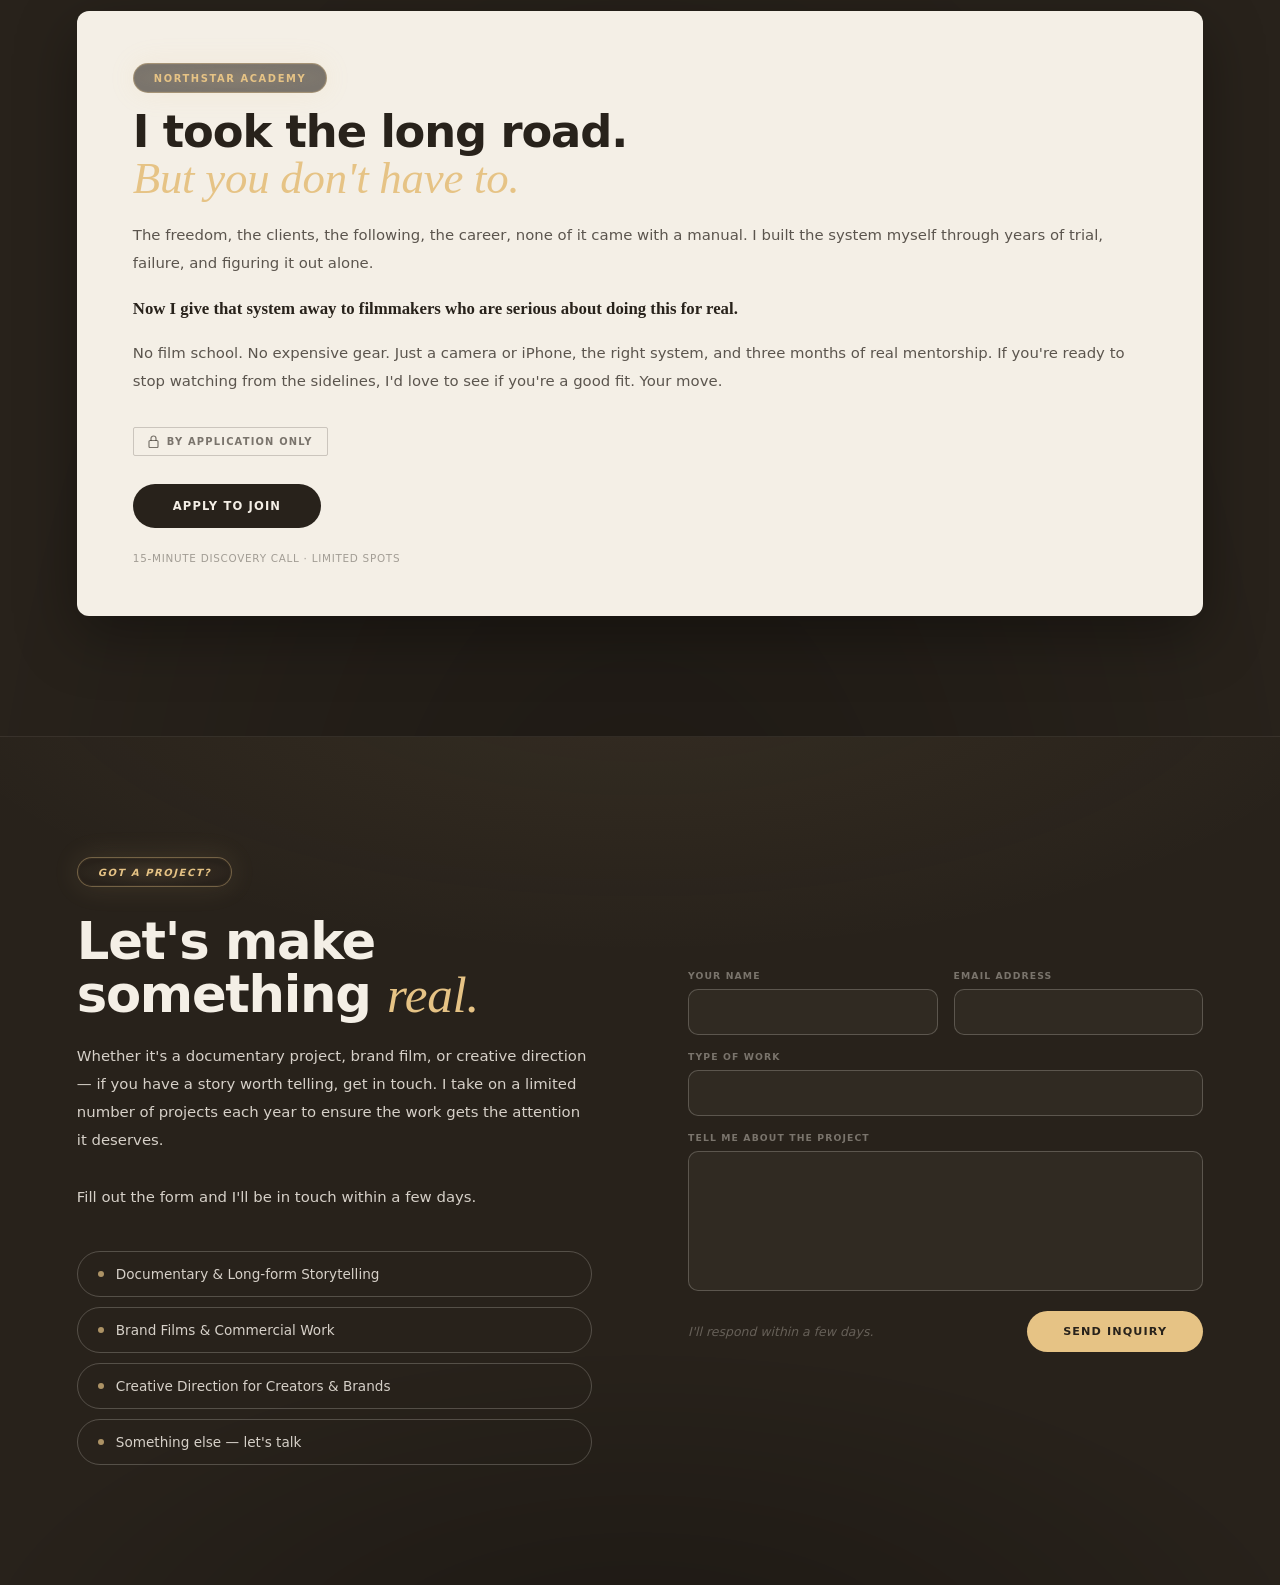
==== commit 196175b9: "Redirect all apply CTAs to joinnorthstar.co Every href="apply.html" across nav buttons, announcement" ====
--- a/index.html
+++ b/index.html
@@ -503,7 +503,7 @@
 <!-- ── NAV ── -->
 <!-- Announcement banner -->
 <div class="announce">
-  <a href="apply.html"><strong>New</strong> - <span style="text-decoration:underline;">Turn your camera or iPhone into a career</span><span class="announce-arrow"><strong> →</strong></span></a>
+  <a href="https://joinnorthstar.co"><strong>New</strong> - <span style="text-decoration:underline;">Turn your camera or iPhone into a career</span><span class="announce-arrow"><strong> →</strong></span></a>
 </div>
 
 <!-- Sticky nav -->
@@ -513,7 +513,7 @@
     <a href="#work" class="nav-link">Work</a>
     <a href="#about" class="nav-link">About</a>
     <a href="#inquire" class="nav-link">Inquire</a>
-    <a href="apply.html" class="nav-link nav-cta">Learn from me</a>
+    <a href="https://joinnorthstar.co" class="nav-link nav-cta">Learn from me</a>
   </div>
   <button class="nav-hamburger" id="hamburger" aria-label="Menu">
     <span></span><span></span><span></span>
@@ -523,7 +523,7 @@
     <a href="#work" class="nav-dropdown-link">Work</a>
     <a href="#about" class="nav-dropdown-link">About</a>
     <a href="#inquire" class="nav-dropdown-link">Inquire</a>
-    <a href="apply.html" class="nav-dropdown-link" style="color:var(--gold);">Learn from me</a>
+    <a href="https://joinnorthstar.co" class="nav-dropdown-link" style="color:var(--gold);">Learn from me</a>
   </div>
 </nav>
 
@@ -827,7 +827,7 @@
             By application only
           </span>
         </div>
-        <a href="apply.html" class="btn-apply">Apply to join</a>
+        <a href="https://joinnorthstar.co" class="btn-apply">Apply to join</a>
         <p class="lt-note" style="margin-top:24px;color:rgba(40,34,27,0.4);">15-minute discovery call · Limited spots</p>
       </div>
     </div>
@@ -904,7 +904,7 @@
   <div class="footer-links">
     <a href="https://instagram.com/joelbryant_" class="footer-link" target="_blank">Instagram</a>
     <a href="https://www.youtube.com/watch?v=8GG6SbLBU90" class="footer-link" target="_blank">Flowing Wood</a>
-    <a href="apply.html" class="footer-link" style="color:var(--gold);">Learn from me</a>
+    <a href="https://joinnorthstar.co" class="footer-link" style="color:var(--gold);">Learn from me</a>
   </div>
 </footer>
 
--- a/northstar.css
+++ b/northstar.css
@@ -241,3 +241,67 @@
   transform: translateY(-1px);
   box-shadow: 0 4px 20px rgba(0,0,0,0.28);
 }
+
+/* ── 6. Frosted-glass nav header ──
+   Northstar's landing nav goes translucent + backdrop-blurred once
+   you scroll past the hero. We apply that same "lit glass" look to
+   every other page's sticky nav, so the warm cocoa atmosphere reads
+   through the bar instead of being capped by an opaque dark slab.
+   The landing nav (detected via its <a class="nav-logo">) keeps its
+   own bespoke transparent-on-top → glass-on-scroll JS behaviour. */
+nav:not(:has(.nav-logo)) {
+  background: rgba(28,22,17,0.55) !important;
+  backdrop-filter: blur(18px) saturate(160%) !important;
+  -webkit-backdrop-filter: blur(18px) saturate(160%) !important;
+  border-bottom: 1px solid rgba(244,239,230,0.07) !important;
+}
+.nav-dropdown {
+  background: rgba(28,22,17,0.82) !important;
+  backdrop-filter: blur(18px) saturate(160%) !important;
+  -webkit-backdrop-filter: blur(18px) saturate(160%) !important;
+}
+/* Slightly lift the announcement banner above the glass so the
+   blur effect doesn't muddy its bright gold fill. */
+.announce {
+  position: relative;
+  z-index: 101;
+}
+
+/* ── 7. SF Pro Heavy typography ──
+   Northstar's APPLY NOW button is set in SF Pro Display Heavy (800).
+   Push the same weight + face onto nav identifiers, label-style
+   elements, and case-study small caps so they share a voice with the
+   pill. Display headlines are already SF Pro Heavy via section 3, so
+   they need no further treatment here. */
+
+/* Nav identifiers: "Joel Bryant" top-left, nav links, mobile dropdown,
+   case-study back link, and the cream APPLY pill itself. */
+.nav-name,
+.nav-link,
+.nav-dropdown-link,
+.nav-cta,
+.back-link {
+  font-family: 'SF Pro Display', system-ui, sans-serif !important;
+  font-weight: 800 !important;
+}
+
+/* Pill eyebrows (already styled in section 2) and case-study small
+   caps — switch to SF Pro Heavy so they match the APPLY pill. */
+.tag-label,
+.tag-label-light,
+.proj-type,
+.proj-section-label,
+.frames-label,
+.cta-eyebrow,
+.hero-eyebrow,
+.tag,
+.sidebar-label,
+.proj-meta-label,
+.award-detail,
+.next-proj-dir,
+.next-proj-type,
+.footer-l,
+.footer-link {
+  font-family: 'SF Pro Display', system-ui, sans-serif !important;
+  font-weight: 800 !important;
+}
